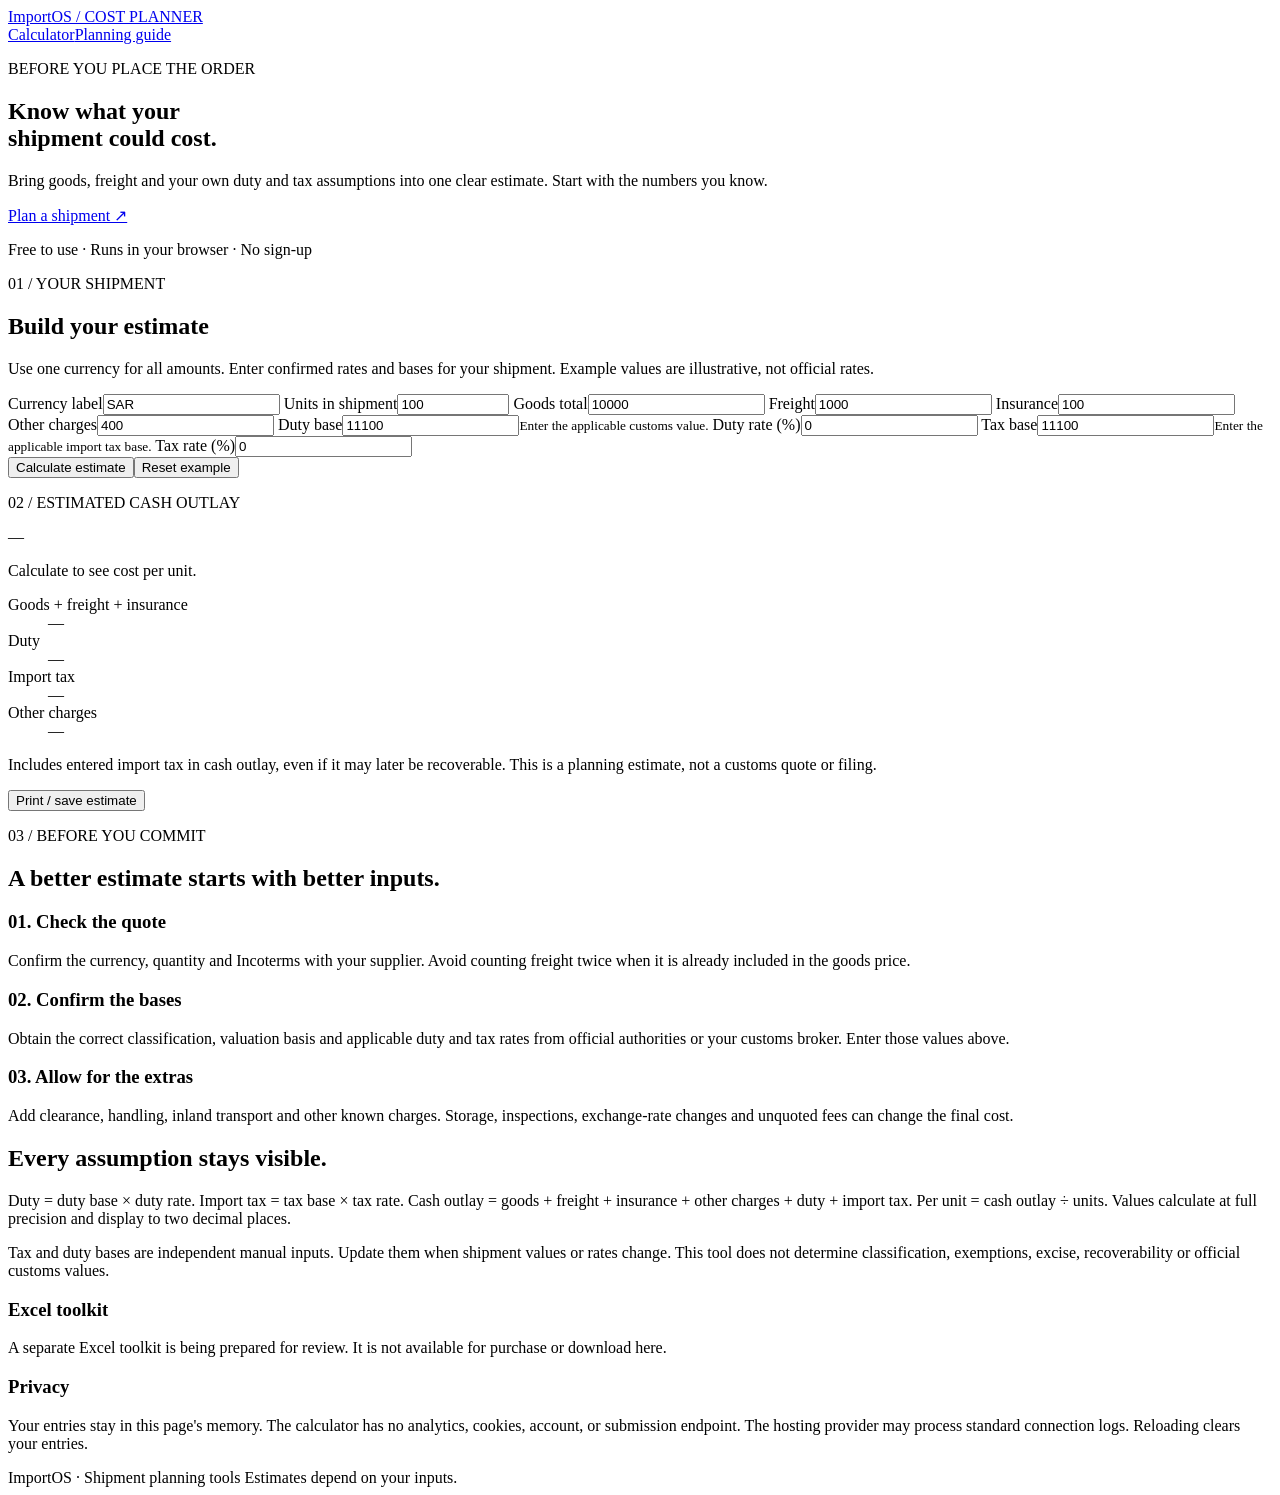
==== public/index.html @ 5758981c "Add reviewed public calculator assets" ====
<!doctype html>
<html lang="en"><head><meta charset="utf-8"><meta name="viewport" content="width=device-width,initial-scale=1"><meta name="description" content="Plan shipment costs with a free browser-based import cost calculator. Make your assumptions visible before placing an order."><title>ImportOS — Shipment cost planner</title><link rel="stylesheet" href="style.css"><script src="calculator.js" defer></script></head><body>
<header><a class="brand" href="#">ImportOS<span> / COST PLANNER</span></a><nav><a href="#calculator">Calculator</a><a href="#guide">Planning guide</a></nav></header>
<main><section class="hero"><p class="eyebrow">BEFORE YOU PLACE THE ORDER</p><h1>Know what your<br>shipment could cost.</h1><p class="intro">Bring goods, freight and your own duty and tax assumptions into one clear estimate. Start with the numbers you know.</p><a class="button" href="#calculator">Plan a shipment ↗</a><p class="small">Free to use · Runs in your browser · No sign-up</p></section>
<section id="calculator" class="planner"><div><p class="eyebrow">01 / YOUR SHIPMENT</p><h2>Build your estimate</h2><p>Use one currency for all amounts. Enter confirmed rates and bases for your shipment. Example values are illustrative, not official rates.</p><form id="cost-form"><div class="fields">
<label>Currency label<input id="currency" maxlength="8" value="SAR" required></label>
<label>Units in shipment<input id="units" type="number" min="1" max="1000000000" step="1" value="100" required></label>
<label>Goods total<input id="goods" type="number" min="0" max="1000000000000" step="any" value="10000" required></label>
<label>Freight<input id="freight" type="number" min="0" max="1000000000000" step="any" value="1000" required></label>
<label>Insurance<input id="insurance" type="number" min="0" max="1000000000000" step="any" value="100" required></label>
<label>Other charges<input id="other" type="number" min="0" max="1000000000000" step="any" value="400" required></label>
<label>Duty base<input id="dutyBase" type="number" min="0" max="1000000000000" step="any" value="11100" required><small>Enter the applicable customs value.</small></label>
<label>Duty rate (%)<input id="dutyRate" type="number" min="0" max="100" step="any" value="0" required></label>
<label>Tax base<input id="taxBase" type="number" min="0" max="1000000000000" step="any" value="11100" required><small>Enter the applicable import tax base.</small></label>
<label>Tax rate (%)<input id="taxRate" type="number" min="0" max="100" step="any" value="0" required></label>
</div><button type="submit">Calculate estimate</button><button type="reset" class="secondary">Reset example</button><p id="error" role="alert"></p></form></div>
<aside aria-live="polite"><p class="eyebrow">02 / ESTIMATED CASH OUTLAY</p><p id="total" class="total">—</p><p id="perUnit">Calculate to see cost per unit.</p><dl><div><dt>Goods + freight + insurance</dt><dd id="base">—</dd></div><div><dt>Duty</dt><dd id="duty">—</dd></div><div><dt>Import tax</dt><dd id="tax">—</dd></div><div><dt>Other charges</dt><dd id="otherResult">—</dd></div></dl><p class="note">Includes entered import tax in cash outlay, even if it may later be recoverable. This is a planning estimate, not a customs quote or filing.</p><button id="print" class="secondary">Print / save estimate</button></aside></section>
<section id="guide"><p class="eyebrow">03 / BEFORE YOU COMMIT</p><h2>A better estimate starts with better inputs.</h2><div class="cards"><article><h3>01. Check the quote</h3><p>Confirm the currency, quantity and Incoterms with your supplier. Avoid counting freight twice when it is already included in the goods price.</p></article><article><h3>02. Confirm the bases</h3><p>Obtain the correct classification, valuation basis and applicable duty and tax rates from official authorities or your customs broker. Enter those values above.</p></article><article><h3>03. Allow for the extras</h3><p>Add clearance, handling, inland transport and other known charges. Storage, inspections, exchange-rate changes and unquoted fees can change the final cost.</p></article></div></section>
<section class="method"><h2>Every assumption stays visible.</h2><p>Duty = duty base × duty rate. Import tax = tax base × tax rate. Cash outlay = goods + freight + insurance + other charges + duty + import tax. Per unit = cash outlay ÷ units. Values calculate at full precision and display to two decimal places.</p><p>Tax and duty bases are independent manual inputs. Update them when shipment values or rates change. This tool does not determine classification, exemptions, excise, recoverability or official customs values.</p><h3>Excel toolkit</h3><p>A separate Excel toolkit is being prepared for review. It is not available for purchase or download here.</p><h3>Privacy</h3><p>Your entries stay in this page's memory. The calculator has no analytics, cookies, account, or submission endpoint. The hosting provider may process standard connection logs. Reloading clears your entries.</p></section>
</main><footer>ImportOS · Shipment planning tools <span>Estimates depend on your inputs.</span></footer></body></html>
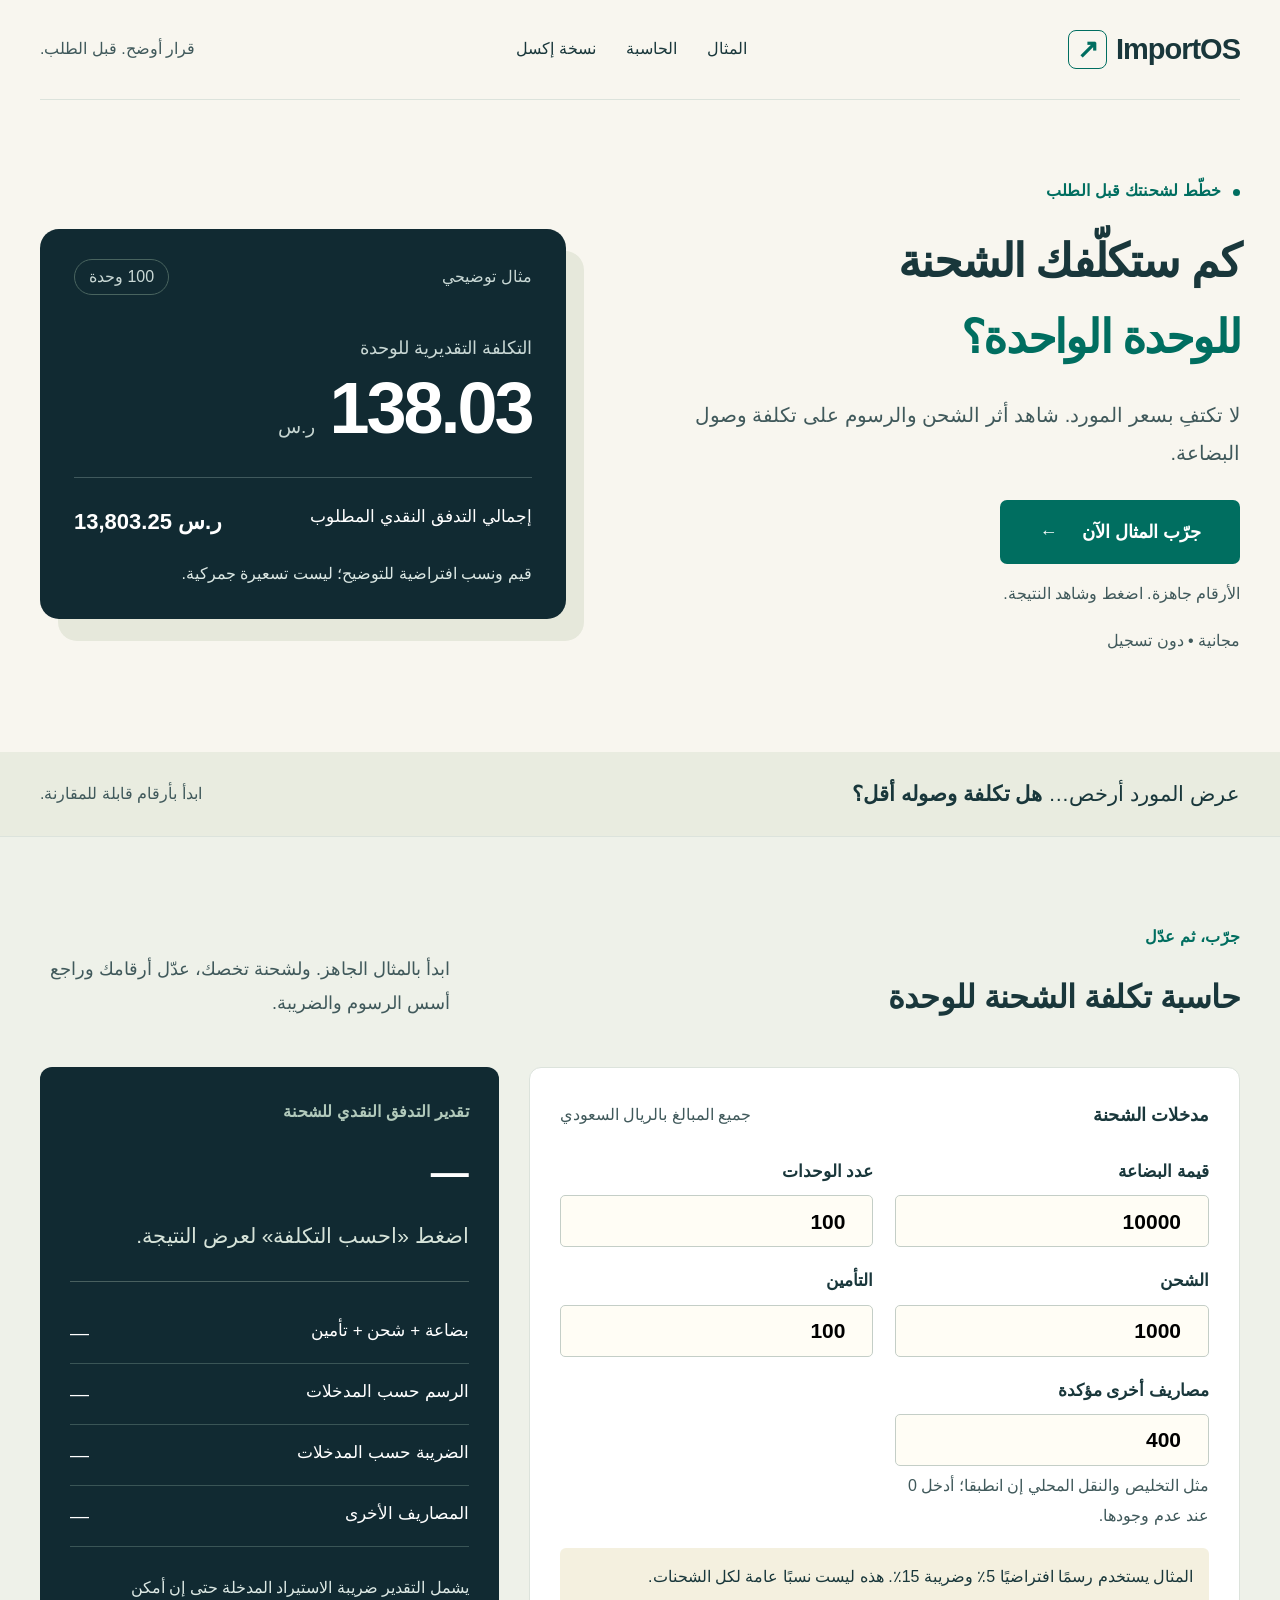
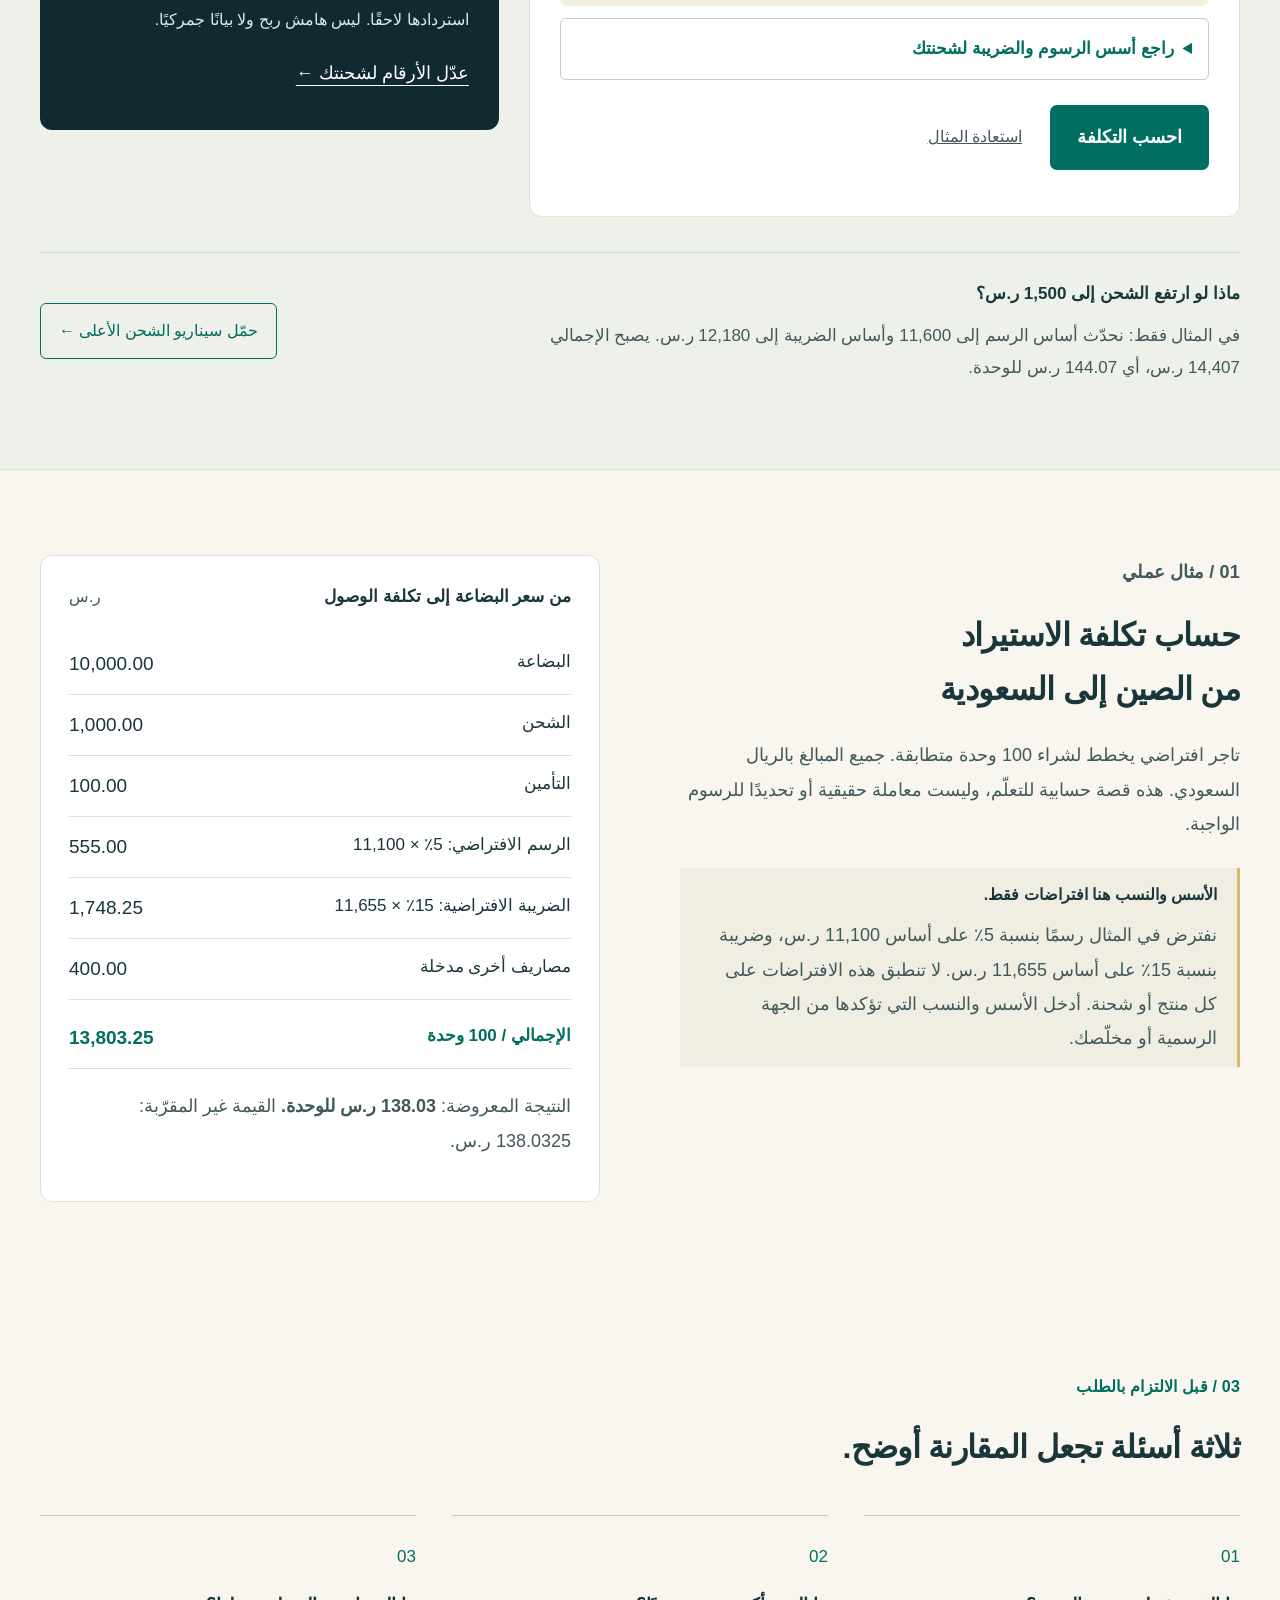
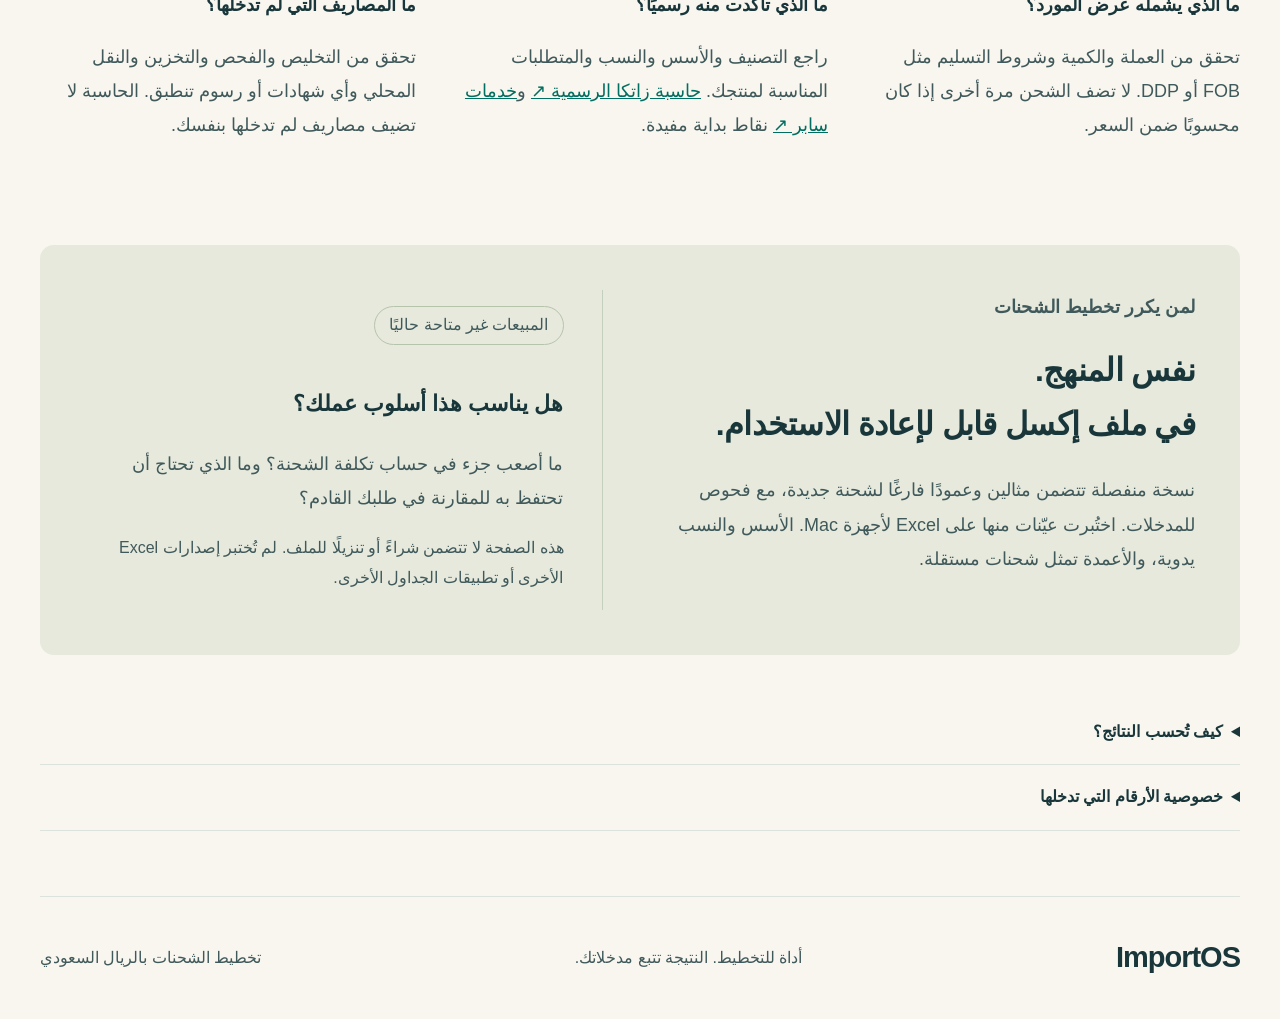
==== commit 2f96c1aa: "Publish approved Arabic SAR calculator with readable text and Western numerals" ====
--- a/public/index.html
+++ b/public/index.html
@@ -1,20 +1,39 @@
 <!doctype html>
-<html lang="en"><head><meta charset="utf-8"><meta name="viewport" content="width=device-width,initial-scale=1"><meta name="description" content="Plan shipment costs with a free browser-based import cost calculator. Make your assumptions visible before placing an order."><title>ImportOS — Shipment cost planner</title><link rel="stylesheet" href="style.css"><script src="calculator.js" defer></script></head><body>
-<header><a class="brand" href="#">ImportOS<span> / COST PLANNER</span></a><nav><a href="#calculator">Calculator</a><a href="#guide">Planning guide</a></nav></header>
-<main><section class="hero"><p class="eyebrow">BEFORE YOU PLACE THE ORDER</p><h1>Know what your<br>shipment could cost.</h1><p class="intro">Bring goods, freight and your own duty and tax assumptions into one clear estimate. Start with the numbers you know.</p><a class="button" href="#calculator">Plan a shipment ↗</a><p class="small">Free to use · Runs in your browser · No sign-up</p></section>
-<section id="calculator" class="planner"><div><p class="eyebrow">01 / YOUR SHIPMENT</p><h2>Build your estimate</h2><p>Use one currency for all amounts. Enter confirmed rates and bases for your shipment. Example values are illustrative, not official rates.</p><form id="cost-form"><div class="fields">
-<label>Currency label<input id="currency" maxlength="8" value="SAR" required></label>
-<label>Units in shipment<input id="units" type="number" min="1" max="1000000000" step="1" value="100" required></label>
-<label>Goods total<input id="goods" type="number" min="0" max="1000000000000" step="any" value="10000" required></label>
-<label>Freight<input id="freight" type="number" min="0" max="1000000000000" step="any" value="1000" required></label>
-<label>Insurance<input id="insurance" type="number" min="0" max="1000000000000" step="any" value="100" required></label>
-<label>Other charges<input id="other" type="number" min="0" max="1000000000000" step="any" value="400" required></label>
-<label>Duty base<input id="dutyBase" type="number" min="0" max="1000000000000" step="any" value="11100" required><small>Enter the applicable customs value.</small></label>
-<label>Duty rate (%)<input id="dutyRate" type="number" min="0" max="100" step="any" value="0" required></label>
-<label>Tax base<input id="taxBase" type="number" min="0" max="1000000000000" step="any" value="11100" required><small>Enter the applicable import tax base.</small></label>
-<label>Tax rate (%)<input id="taxRate" type="number" min="0" max="100" step="any" value="0" required></label>
-</div><button type="submit">Calculate estimate</button><button type="reset" class="secondary">Reset example</button><p id="error" role="alert"></p></form></div>
-<aside aria-live="polite"><p class="eyebrow">02 / ESTIMATED CASH OUTLAY</p><p id="total" class="total">—</p><p id="perUnit">Calculate to see cost per unit.</p><dl><div><dt>Goods + freight + insurance</dt><dd id="base">—</dd></div><div><dt>Duty</dt><dd id="duty">—</dd></div><div><dt>Import tax</dt><dd id="tax">—</dd></div><div><dt>Other charges</dt><dd id="otherResult">—</dd></div></dl><p class="note">Includes entered import tax in cash outlay, even if it may later be recoverable. This is a planning estimate, not a customs quote or filing.</p><button id="print" class="secondary">Print / save estimate</button></aside></section>
-<section id="guide"><p class="eyebrow">03 / BEFORE YOU COMMIT</p><h2>A better estimate starts with better inputs.</h2><div class="cards"><article><h3>01. Check the quote</h3><p>Confirm the currency, quantity and Incoterms with your supplier. Avoid counting freight twice when it is already included in the goods price.</p></article><article><h3>02. Confirm the bases</h3><p>Obtain the correct classification, valuation basis and applicable duty and tax rates from official authorities or your customs broker. Enter those values above.</p></article><article><h3>03. Allow for the extras</h3><p>Add clearance, handling, inland transport and other known charges. Storage, inspections, exchange-rate changes and unquoted fees can change the final cost.</p></article></div></section>
-<section class="method"><h2>Every assumption stays visible.</h2><p>Duty = duty base × duty rate. Import tax = tax base × tax rate. Cash outlay = goods + freight + insurance + other charges + duty + import tax. Per unit = cash outlay ÷ units. Values calculate at full precision and display to two decimal places.</p><p>Tax and duty bases are independent manual inputs. Update them when shipment values or rates change. This tool does not determine classification, exemptions, excise, recoverability or official customs values.</p><h3>Excel toolkit</h3><p>A separate Excel toolkit is being prepared for review. It is not available for purchase or download here.</p><h3>Privacy</h3><p>Your entries stay in this page's memory. The calculator has no analytics, cookies, account, or submission endpoint. The hosting provider may process standard connection logs. Reloading clears your entries.</p></section>
-</main><footer>ImportOS · Shipment planning tools <span>Estimates depend on your inputs.</span></footer></body></html>
+<html lang="ar" dir="rtl">
+<head>
+<meta charset="utf-8"><meta name="viewport" content="width=device-width,initial-scale=1">
+
+<meta name="description" content="حساب تكلفة الاستيراد من الصين إلى السعودية: مثال بالريال السعودي وحاسبة لتقدير تكلفة الشحنة للوحدة باستخدام الرسوم والأسس التي تؤكدها بنفسك.">
+<title>ImportOS — احسب تكلفة الاستيراد قبل طلب الشحنة</title>
+<link rel="stylesheet" href="style.css"><script src="calculator.js" defer></script>
+</head>
+<body>
+<header class="wrap"><a class="brand" href="#" aria-label="ImportOS الرئيسية" dir="ltr"><span class="brand-icon">↗</span> ImportOS</a><nav aria-label="التنقل"><a href="#example">المثال</a><a href="#calculator">الحاسبة</a><a href="#excel">نسخة إكسل</a></nav><span class="header-note">قرار أوضح. قبل الطلب.</span></header>
+<main>
+<section class="hero wrap">
+ <div class="hero-copy"><p class="eyebrow"><span></span> خطّط لشحنتك قبل الطلب</p><h1>كم ستكلّفك الشحنة<br><em>للوحدة الواحدة؟</em></h1><p class="intro">لا تكتفِ بسعر المورد. شاهد أثر الشحن والرسوم على تكلفة وصول البضاعة.</p><a id="try-example" class="button" href="#estimate">جرّب المثال الآن <span aria-hidden="true">←</span></a><p class="micro">الأرقام جاهزة. اضغط وشاهد النتيجة.</p><p class="micro">مجانية • دون تسجيل</p></div>
+ <div class="hero-visual"><div class="sample-top"><span>مثال توضيحي</span><span class="pill">100 وحدة</span></div><p class="sample-label">التكلفة التقديرية للوحدة</p><div class="hero-number"><b dir="ltr">138.03</b><span>ر.س</span></div><div class="cost-bar" aria-label="توزيع تكلفة المثال: بضاعة وشحن وتأمين، رسوم وضريبة، مصاريف أخرى"><span></span><span></span><span></span></div><div class="legend"><span><i></i> بضاعة + شحن + تأمين</span><span><i></i> رسوم + ضريبة</span><span><i></i> مصاريف أخرى</span></div><div class="sample-total"><span>إجمالي التدفق النقدي المطلوب</span><strong dir="ltr">13,803.25 ر.س</strong></div><p class="sample-foot">قيم ونسب افتراضية للتوضيح؛ ليست تسعيرة جمركية.</p></div>
+</section>
+<section class="question-strip"><div class="wrap"><p>عرض المورد أرخص… <strong>هل تكلفة وصوله أقل؟</strong></p><span>ابدأ بأرقام قابلة للمقارنة.</span></div></section>
+<section id="calculator" class="calculator-section"><div class="wrap section"><div class="section-heading"><div><p class="eyebrow">جرّب، ثم عدّل</p><h2>حاسبة تكلفة الشحنة للوحدة</h2></div><p>ابدأ بالمثال الجاهز. ولشحنة تخصك، عدّل أرقامك وراجع أسس الرسوم والضريبة.</p></div>
+<div class="planner"><form id="shipment-form"><div class="form-top"><h3>مدخلات الشحنة</h3><span>جميع المبالغ بالريال السعودي</span></div><div class="fields">
+<label for="goods">قيمة البضاعة<input id="goods" type="number" min="0" step="any" value="10000" required></label>
+<label for="units">عدد الوحدات<input id="units" type="number" min="1" max="1000000000" step="1" value="100" required></label>
+<label for="freight">الشحن<input id="freight" type="number" min="0" step="any" value="1000" required></label>
+<label for="insurance">التأمين<input id="insurance" type="number" min="0" step="any" value="100" required></label>
+<label for="other">مصاريف أخرى مؤكدة<input id="other" type="number" min="0" step="any" value="400" required><small>مثل التخليص والنقل المحلي إن انطبقا؛ أدخل 0 عند عدم وجودها.</small></label>
+</div><p class="assumption-note">المثال يستخدم رسمًا افتراضيًا 5٪ وضريبة 15٪. هذه ليست نسبًا عامة لكل الشحنات.</p><details class="assumptions"><summary>راجع أسس الرسوم والضريبة لشحنتك</summary><p>هذه القيم يدوية. أكّدها من الجهة الرسمية أو المخلّص، وحدّثها عند تغيّر أرقام الشحنة.</p><div class="fields"><label for="dutyBase">أساس الرسم الجمركي<input id="dutyBase" type="number" min="0" step="any" value="11100" required><small>قيمة مستقلة تُدخلها وتحدّثها بنفسك.</small></label>
+<label for="dutyRate">نسبة الرسم الجمركي ٪<input id="dutyRate" type="number" min="0" max="100" step="any" value="5" required></label>
+<label for="taxBase">أساس ضريبة الاستيراد<input id="taxBase" type="number" min="0" step="any" value="11655" required><small>ليست محسوبة تلقائيًا من قيمة البضاعة.</small></label>
+<label for="taxRate">نسبة ضريبة الاستيراد ٪<input id="taxRate" type="number" min="0" max="100" step="any" value="15" required></label>
+</div></details><div class="form-actions"><button class="button" type="submit">احسب التكلفة</button><button class="text-button" type="button" id="baseline">استعادة المثال</button></div><p id="error" role="alert"></p></form>
+<aside id="estimate" class="results" aria-live="polite" aria-atomic="true"><p class="eyebrow">تقدير التدفق النقدي للشحنة</p><p id="total" class="result-total" dir="ltr">—</p><p id="perUnit" class="unit-result">اضغط «احسب التكلفة» لعرض النتيجة.</p><dl><div><dt>بضاعة + شحن + تأمين</dt><dd id="subtotal">—</dd></div><div><dt>الرسم حسب المدخلات</dt><dd id="duty">—</dd></div><div><dt>الضريبة حسب المدخلات</dt><dd id="tax">—</dd></div><div><dt>المصاريف الأخرى</dt><dd id="extras">—</dd></div></dl><p class="result-note">يشمل التقدير ضريبة الاستيراد المدخلة حتى إن أمكن استردادها لاحقًا. ليس هامش ربح ولا بيانًا جمركيًا.</p><a class="result-edit" href="#calculator">عدّل الأرقام لشحنتك ←</a><noscript>تحتاج الحاسبة إلى JavaScript. يمكنك قراءة المثال المحسوب أعلاه دون تشغيله.</noscript></aside></div>
+<div class="scenario"><div><h3>ماذا لو ارتفع الشحن إلى 1,500 ر.س؟</h3><p>في المثال فقط: نحدّث أساس الرسم إلى 11,600 وأساس الضريبة إلى 12,180 ر.س. يصبح الإجمالي 14,407 ر.س، أي 144.07 ر.س للوحدة.</p></div><button id="higher-freight" class="outline-button" type="button">حمّل سيناريو الشحن الأعلى ←</button></div>
+</div></section>
+<section id="example" class="wrap section example"><div><p class="eyebrow">01 / مثال عملي</p><h2>حساب تكلفة الاستيراد<br>من الصين إلى السعودية</h2><p>تاجر افتراضي يخطط لشراء 100 وحدة متطابقة. جميع المبالغ بالريال السعودي. هذه قصة حسابية للتعلّم، وليست معاملة حقيقية أو تحديدًا للرسوم الواجبة.</p><div class="notice"><strong>الأسس والنسب هنا افتراضات فقط.</strong><p>نفترض في المثال رسمًا بنسبة 5٪ على أساس 11,100 ر.س، وضريبة بنسبة 15٪ على أساس 11,655 ر.س. لا تنطبق هذه الافتراضات على كل منتج أو شحنة. أدخل الأسس والنسب التي تؤكدها من الجهة الرسمية أو مخلّصك.</p></div></div>
+<div class="example-ledger"><div class="ledger-heading"><h3>من سعر البضاعة إلى تكلفة الوصول</h3><span>ر.س</span></div><dl><div><dt>البضاعة</dt><dd>10,000.00</dd></div><div><dt>الشحن</dt><dd>1,000.00</dd></div><div><dt>التأمين</dt><dd>100.00</dd></div><div><dt>الرسم الافتراضي: 5٪ × 11,100</dt><dd>555.00</dd></div><div><dt>الضريبة الافتراضية: 15٪ × 11,655</dt><dd>1,748.25</dd></div><div><dt>مصاريف أخرى مدخلة</dt><dd>400.00</dd></div><div class="ledger-final"><dt>الإجمالي / 100 وحدة</dt><dd>13,803.25</dd></div></dl><p>النتيجة المعروضة: <strong>138.03 ر.س للوحدة.</strong> القيمة غير المقرّبة: <span dir="ltr">138.0325</span> ر.س.</p></div></section>
+<section class="wrap section"><p class="eyebrow">03 / قبل الالتزام بالطلب</p><h2>ثلاثة أسئلة تجعل المقارنة أوضح.</h2><div class="guide-grid"><article><span>01</span><h3>ما الذي يشمله عرض المورد؟</h3><p>تحقق من العملة والكمية وشروط التسليم مثل FOB أو DDP. لا تضف الشحن مرة أخرى إذا كان محسوبًا ضمن السعر.</p></article><article><span>02</span><h3>ما الذي تأكدت منه رسميًا؟</h3><p>راجع التصنيف والأسس والنسب والمتطلبات المناسبة لمنتجك. <a href="https://zatca.gov.sa/ar/eServices/Pages/CustomsDutyandTaxCalculator.aspx" target="_blank" rel="noopener noreferrer">حاسبة زاتكا الرسمية ↗</a> و<a href="https://saber.sa/home/services" target="_blank" rel="noopener noreferrer">خدمات سابر ↗</a> نقاط بداية مفيدة.</p></article><article><span>03</span><h3>ما المصاريف التي لم تدخلها؟</h3><p>تحقق من التخليص والفحص والتخزين والنقل المحلي وأي شهادات أو رسوم تنطبق. الحاسبة لا تضيف مصاريف لم تدخلها بنفسك.</p></article></div></section>
+<section id="excel" class="wrap excel-section"><div><p class="eyebrow">لمن يكرر تخطيط الشحنات</p><h2>نفس المنهج.<br>في ملف إكسل قابل لإعادة الاستخدام.</h2><p>نسخة منفصلة تتضمن مثالين وعمودًا فارغًا لشحنة جديدة، مع فحوص للمدخلات. اختُبرت عيّنات منها على Excel لأجهزة Mac. الأسس والنسب يدوية، والأعمدة تمثل شحنات مستقلة.</p></div><div class="excel-detail"><p class="availability">المبيعات غير متاحة حاليًا</p><h3>هل يناسب هذا أسلوب عملك؟</h3><p>ما أصعب جزء في حساب تكلفة الشحنة؟ وما الذي تحتاج أن تحتفظ به للمقارنة في طلبك القادم؟</p><p class="small">هذه الصفحة لا تتضمن شراءً أو تنزيلًا للملف. لم تُختبر إصدارات Excel الأخرى أو تطبيقات الجداول الأخرى.</p></div></section>
+<section class="wrap method"><details><summary>كيف تُحسب النتائج؟</summary><p>الرسم = الأساس المدخل × النسبة ÷ 100. الضريبة = أساسها المدخل × نسبتها ÷ 100. الإجمالي = البضاعة + الشحن + التأمين + الرسم + الضريبة + المصاريف الأخرى. تكلفة الوحدة = الإجمالي ÷ عدد الوحدات. تُجرى العمليات دون تقريب، وتُعرض النتائج بمنزلتين عشريتين.</p><p>لا تحدد الأداة التصنيف أو الإعفاءات أو الضريبة الانتقائية أو الرسوم الرسمية، ولا توزّع تكاليف شحنة مختلطة على منتجات مختلفة.</p></details><details><summary>خصوصية الأرقام التي تدخلها</summary><p>تُستخدم المدخلات في ذاكرة هذه الصفحة فقط. لا توجد تحليلات أو نماذج إرسال أو حسابات أو ملفات تعريف ارتباط أو تخزين محلي. إعادة تحميل الصفحة تعيد المثال الافتراضي. قد يعالج مزود الاستضافة سجلات اتصال قياسية. الروابط الرسمية الخارجية لا تُفتح إلا عند اختيارك لها.</p></details></section>
+</main><footer class="wrap"><a class="brand" dir="ltr" href="#">ImportOS</a><p>أداة للتخطيط. النتيجة تتبع مدخلاتك.</p><span>تخطيط الشحنات بالريال السعودي</span></footer>
+</body></html>
--- a/public/style.css
+++ b/public/style.css
@@ -0,0 +1,7 @@
+:root{--navy:#112a32;--teal:#006e60;--cream:#f8f6ef;--ink:#19373b;--muted:#54696a;--line:#dce3dc;--gold:#d9ba6d}*{box-sizing:border-box}html{scroll-behavior:smooth;scroll-padding-top:24px}body{margin:0;background:var(--cream);color:var(--ink);font-family:Tahoma,Arial,sans-serif;line-height:1.9}a{color:inherit}button,input{font:inherit}.wrap{max-width:1200px;width:calc(100% - 72px);margin:auto}.review-banner{text-align:center;background:#e8eddf;color:#425945;font-size:16px;padding:6px 12px}.review-banner span{padding:0 10px}header{display:flex;align-items:center;justify-content:space-between;gap:24px;min-height:100px;border-bottom:1px solid var(--line)}.brand{text-decoration:none;font:700 29px Arial,sans-serif;letter-spacing:-1px;display:flex;align-items:center;gap:9px}.brand-icon{border:1px solid var(--teal);border-radius:8px;color:var(--teal);padding:3px 8px;font-size:26px}nav{display:flex;gap:30px;font-size:16px}nav a{text-decoration:none}.header-note{font-size:16px;color:var(--muted)}.hero{display:grid;grid-template-columns:1.15fr 1fr;gap:70px;align-items:center;padding-block:76px 80px}.eyebrow{font-size:16px;color:var(--teal);font-weight:bold;letter-spacing:.2px;margin:0 0 18px}.eyebrow span{display:inline-block;background:var(--teal);width:7px;height:7px;border-radius:50%;margin-left:7px}h1{font-size:46px;line-height:1.65;letter-spacing:-1.8px;margin:0 0 18px}h1 em{font-style:normal;color:var(--teal)}.intro{font-size:18px;max-width:580px;color:var(--muted);margin-bottom:28px}.button{border:0;background:var(--teal);color:#fff;border-radius:7px;text-decoration:none;display:inline-flex;gap:24px;align-items:center;justify-content:center;font-size:16px;font-weight:bold;padding:14px 23px;cursor:pointer}.button:hover{background:#00584d}.micro{font-size:16px;color:var(--muted);margin-top:15px}.hero-visual{border-radius:19px;background:var(--navy);color:#fff;padding:30px 34px;box-shadow:18px 22px 0 #e6e8db;position:relative}.sample-top{display:flex;justify-content:space-between;font-size:16px;color:#c9d8d5;align-items:center}.pill{border:1px solid #49645f;padding:2px 14px;border-radius:20px}.sample-label{font-size:16px;color:#c9d8d5;margin:36px 0 2px}.hero-number{display:flex;gap:14px;align-items:baseline}.hero-number b{font:600 72px Arial,sans-serif;letter-spacing:-3px}.hero-number span{font-size:19px;color:#c7d6d2}.cost-bar{height:12px;display:flex;gap:4px;margin:29px 0 15px;overflow:hidden;border-radius:5px}.cost-bar span:nth-child(1){width:80.4%;background:#8dbba7}.cost-bar span:nth-child(2){width:16.7%;background:var(--gold)}.cost-bar span:nth-child(3){width:2.9%;background:#dce6dd}.legend{font-size:16px;display:flex;gap:12px;flex-wrap:wrap;color:#d3dfda}.legend i{display:inline-block;width:6px;height:6px;background:#8dbba7;margin-left:2px}.legend span:nth-child(2) i{background:var(--gold)}.legend span:nth-child(3) i{background:#dce6dd}.sample-total{border-top:1px solid #40595d;margin-top:28px;padding-top:23px;display:flex;justify-content:space-between;gap:15px;font-size:16px}.sample-total strong{font-size:17px;white-space:nowrap}.sample-foot{font-size:16px;color:#bbceca;margin:16px 0 0}.question-strip{background:#e9ece0;padding:22px 0}.question-strip .wrap{display:flex;align-items:center;justify-content:space-between;gap:24px}.question-strip p{font-size:21px;margin:0}.question-strip span{font-size:16px;color:var(--muted)}.section{padding-block:85px}.section h2,.excel-section h2{font-size:32px;line-height:1.7;margin:0 0 22px;letter-spacing:-.7px}.example{display:grid;grid-template-columns:1fr 1fr;gap:80px;align-items:start}.example p{color:var(--muted);font-size:16px}.notice{border-right:3px solid var(--gold);padding:12px 20px;margin-top:27px;background:#f0eee3;font-size:16px}.notice p{font-size:16px;margin:8px 0 0}.example-ledger{background:#fff;border:1px solid var(--line);padding:25px 28px;border-radius:12px}.ledger-heading{display:flex;justify-content:space-between;align-items:center;gap:20px}.ledger-heading h3{font-size:17px;margin:0}.ledger-heading span{font-size:16px;color:var(--muted)}dl{margin:20px 0}dl>div{display:flex;justify-content:space-between;gap:18px;padding:12px 0;border-bottom:1px solid var(--line);font-size:16px}dd{margin:0;direction:ltr;white-space:nowrap;font-family:Arial,sans-serif;font-size:17px}dt{max-width:70%}.ledger-final{color:var(--teal);font-weight:bold;padding-top:20px}.example-ledger>p{font-size:16px}.calculator-section{background:#eef1e9;border-block:1px solid var(--line)}.section-heading{display:flex;gap:70px;align-items:start;justify-content:space-between}.section-heading>p{max-width:410px;font-size:16px;color:var(--muted);margin-top:30px}.planner{display:grid;grid-template-columns:1.55fr 1fr;gap:30px;margin-top:20px;align-items:start}form{background:#fff;padding:30px;border-radius:12px;border:1px solid var(--line)}.form-top{display:flex;justify-content:space-between;align-items:center;gap:15px;margin-bottom:24px}.form-top h3{margin:0;font-size:18px}.form-top span{font-size:16px;color:var(--muted)}.fields{display:grid;grid-template-columns:1fr 1fr;gap:18px 22px}label{font-size:16px;font-weight:bold}input{display:block;width:100%;direction:ltr;text-align:right;border:1px solid #c4cec7;border-radius:5px;background:#fffdf5;padding:9px 12px;font-family:Arial,sans-serif;font-size:18px;line-height:1.5;margin:7px 0 0}label small{display:block;font-size:16px;color:var(--muted);font-weight:normal;line-height:1.8;margin-top:5px}.form-actions{display:flex;align-items:center;gap:22px;margin-top:25px}.text-button{background:none;border:0;cursor:pointer;text-decoration:underline;color:var(--muted);font-size:16px}#error{font-size:16px;color:#9c3027;margin-bottom:0}.results{background:var(--navy);color:white;border-radius:12px;padding:30px;position:sticky;top:20px}.results .eyebrow{color:#b1c9bb}.result-total{font:600 38px Arial,sans-serif;margin:25px 0 13px;text-align:right}.unit-result{color:#d6e3d9;font-size:17px;border-bottom:1px solid #49605f;padding-bottom:25px}.results dl>div{border-color:#3a5556;font-size:16px}.results dd{font-size:16px}.result-note{font-size:16px;color:#c4d6d0;line-height:2;margin:25px 0 0}.scenario{display:flex;align-items:center;justify-content:space-between;gap:40px;border-top:1px solid #d0d9ce;margin-top:35px;padding-top:25px}.scenario h3{font-size:17px;margin:0 0 10px}.scenario p{font-size:16px;color:var(--muted);max-width:730px;margin:0}.outline-button{background:transparent;border:1px solid var(--teal);color:var(--teal);border-radius:6px;font-size:16px;padding:12px 18px;cursor:pointer;flex-shrink:0}.guide-grid{display:grid;grid-template-columns:repeat(3,1fr);gap:36px;margin-top:40px}.guide-grid article{border-top:1px solid #bdcbc0;padding-top:23px}.guide-grid article>span{font:17px Arial,sans-serif;color:var(--teal)}.guide-grid h3{font-size:18px;margin:15px 0}.guide-grid p{font-size:16px;color:var(--muted)}.guide-grid a{color:var(--teal)}.excel-section{display:grid;grid-template-columns:1fr 1fr;gap:75px;border-radius:14px;background:#e6e9dc;padding:45px}.excel-section p{font-size:16px;color:var(--muted)}.excel-detail{border-right:1px solid #c4cfbe;padding-right:38px;align-self:center}.availability{display:inline-block;border:1px solid #b7c4ac;border-radius:20px;padding:3px 14px;font-size:16px!important}.excel-detail h3{font-size:22px}.excel-detail .small{font-size:16px}.method{padding-block:45px 65px}details{border-bottom:1px solid var(--line);padding:17px 0;font-size:16px}summary{cursor:pointer;font-weight:bold}details p{font-size:16px;color:var(--muted);max-width:950px}footer{border-top:1px solid var(--line);padding-block:30px;display:flex;align-items:center;justify-content:space-between;gap:24px}footer p,footer span{font-size:16px;color:var(--muted)}:focus-visible{outline:3px solid #bc8c26;outline-offset:4px}section[id]{scroll-margin-top:30px}@media(max-width:1000px){.hero{gap:35px}.hero h1{font-size:37px}.hero-number b{font-size:60px}.example{gap:40px}.planner{grid-template-columns:1.3fr 1fr}.results{padding:24px}.result-total{font-size:30px}.header-note{display:none}}@media(max-width:760px){.wrap{width:calc(100% - 36px)}header{min-height:85px;gap:15px}.brand{font-size:24px}nav{gap:15px;font-size:16px}.hero,.example,.planner,.excel-section{grid-template-columns:1fr}.hero{padding-block:42px 60px;gap:30px}h1,.hero h1{font-size:35px;letter-spacing:-1px}.intro{font-size:16px}.hero-visual{padding:26px;box-shadow:8px 10px 0 #e6e8db}.hero-number b{font-size:65px}.question-strip .wrap{display:block}.question-strip p{font-size:18px}.question-strip span{display:block;margin-top:5px}.section{padding-block:50px}.section h2,.excel-section h2{font-size:27px}.example{gap:25px}.section-heading{display:block}.section-heading>p{margin:0}.fields{gap:15px}.planner{gap:18px}form{padding:22px 18px}.form-top{display:block}.results{position:static}.result-total{font-size:36px}.scenario{display:block}.outline-button{margin-top:18px}.guide-grid{grid-template-columns:1fr;gap:22px;margin-top:25px}.guide-grid article{padding-top:18px}.excel-section{padding:27px 23px;gap:15px}.excel-detail{padding:20px 0 0;border-right:0;border-top:1px solid #c4cfbe}.excel-section h2 br{display:none}.method{padding-block:30px}footer{flex-wrap:wrap;gap:12px}footer .brand{width:100%}footer p{margin:0}footer span{font-size:16px}.sample-total{font-size:16px}.sample-total strong{font-size:16px}}@media(prefers-reduced-motion:reduce){html{scroll-behavior:auto}}
+
+/* Readable type and one clear first action. */
+body{font-size:18px;--muted:#40595b}nav{font-size:16px}.intro{font-size:20px}.eyebrow,.micro,.review-banner{font-size:16px}.button{font-size:18px;min-height:56px;padding:15px 27px}.hero .button{min-width:240px}.legend,.cost-bar{display:none}.sample-label{font-size:18px}.sample-total{font-size:17px;flex-wrap:wrap}.sample-total strong{font-size:22px}.sample-foot{font-size:16px;color:#dce8e4}.example p,.guide-grid p,.excel-section p,.section-heading>p{font-size:18px}label{font-size:17px}label small{font-size:16px;line-height:1.9}input{font-size:21px;min-height:52px}.results dl>div,dl>div{font-size:17px}.results dd,dd{font-size:19px}.result-note{font-size:16px;color:#dce8e4}.text-button,.outline-button{min-height:48px;font-size:16px}.assumption-note{background:#f4f0df;padding:14px 16px;border-radius:6px;font-size:16px;margin-bottom:12px}.assumptions{border:1px solid #c4cec7;border-radius:6px;padding:14px 16px}.assumptions summary{font-size:17px;color:var(--teal)}.assumptions p{font-size:16px}.assumptions .fields{margin-top:15px}.form-actions{flex-wrap:wrap}.scenario p,details p{font-size:17px}.results{scroll-margin-top:20px}.unit-result{font-size:21px}footer p,footer span{font-size:16px}.header-note{font-size:16px}html{scroll-behavior:auto}
+@media(max-width:760px){.intro{font-size:19px}.hero{padding-top:30px}.hero h1{font-size:34px;line-height:1.65}.fields{grid-template-columns:1fr}.form-top span{font-size:16px}.hero .button{width:100%}.hero-number b{font-size:65px}nav{gap:14px;font-size:16px}.brand{font-size:23px}.sample-total{display:block}.sample-total strong{display:block;margin-top:10px}.form-actions .button{width:100%}.scenario p{font-size:17px}.excel-detail .small{font-size:16px}.results .result-total{font-size:34px}}
+
+.result-edit{display:inline-block;color:white;margin-top:20px;font-size:18px;text-underline-offset:6px;min-height:44px}
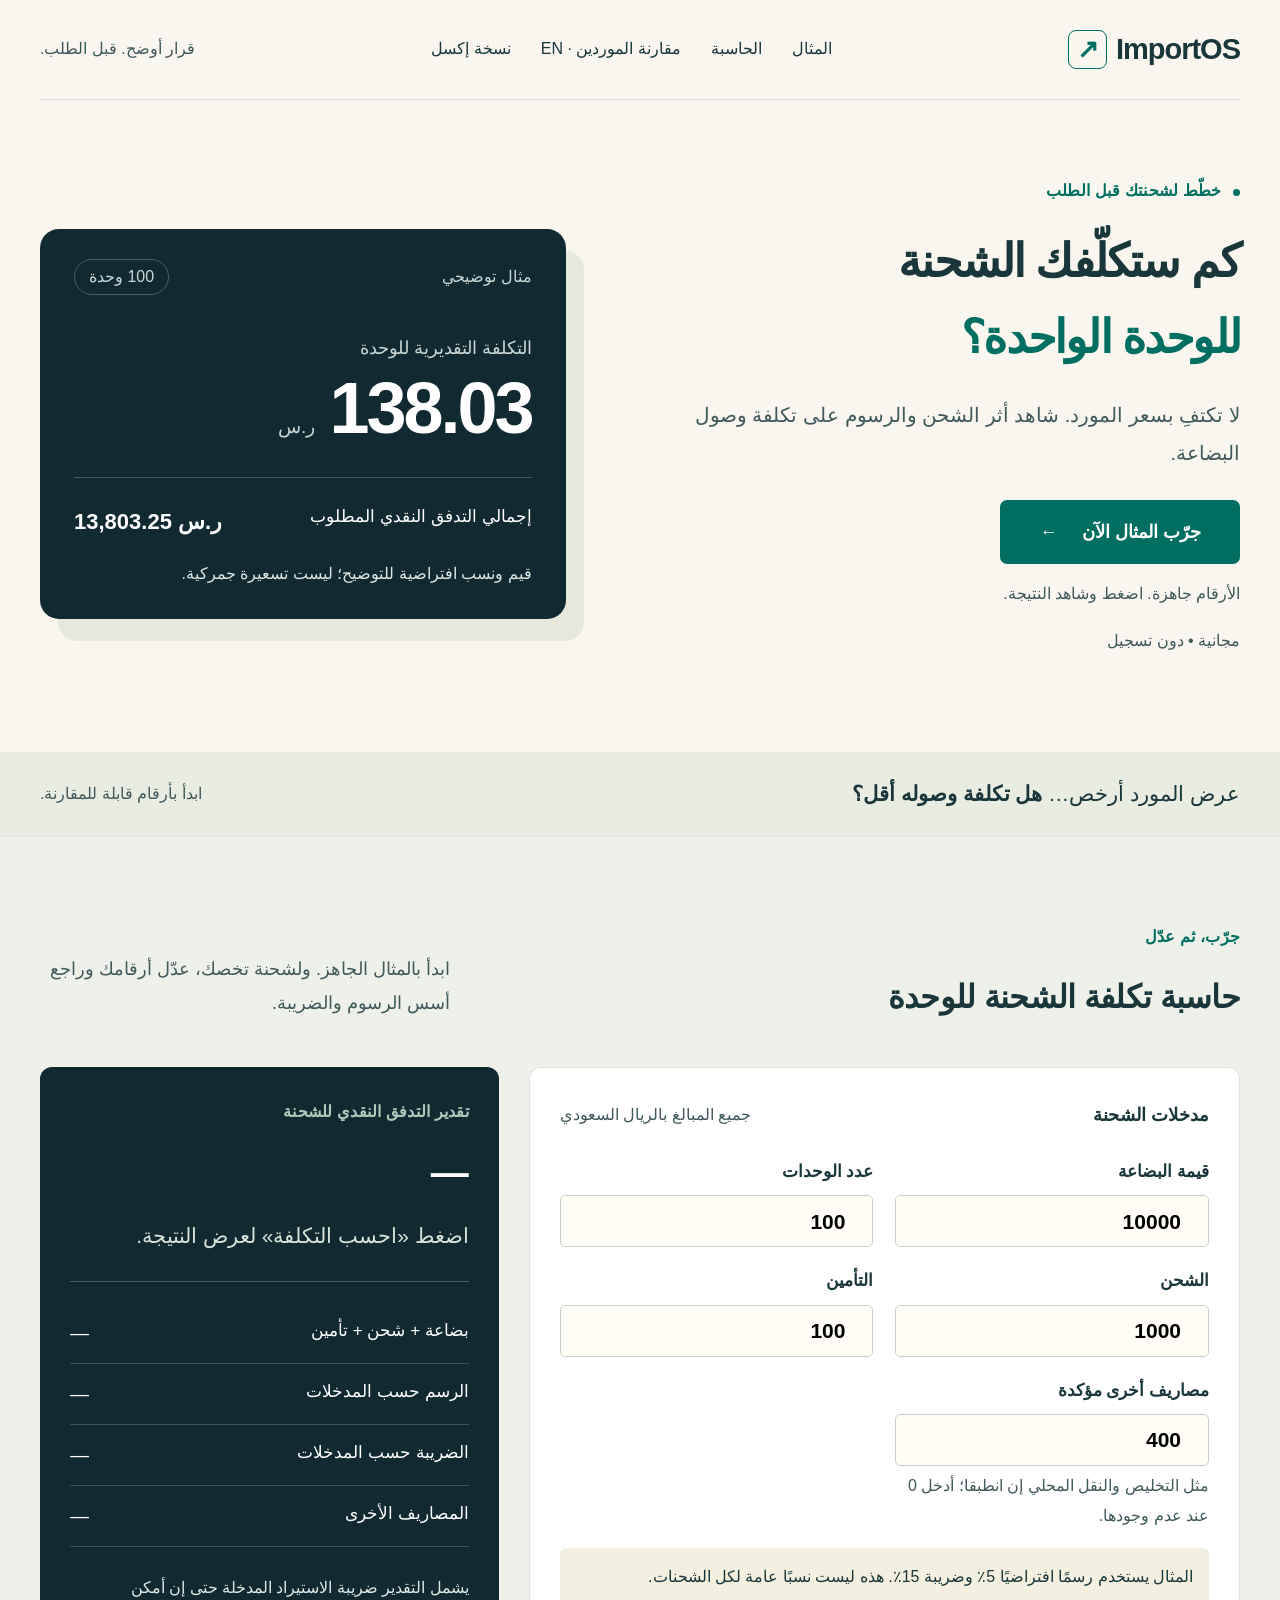
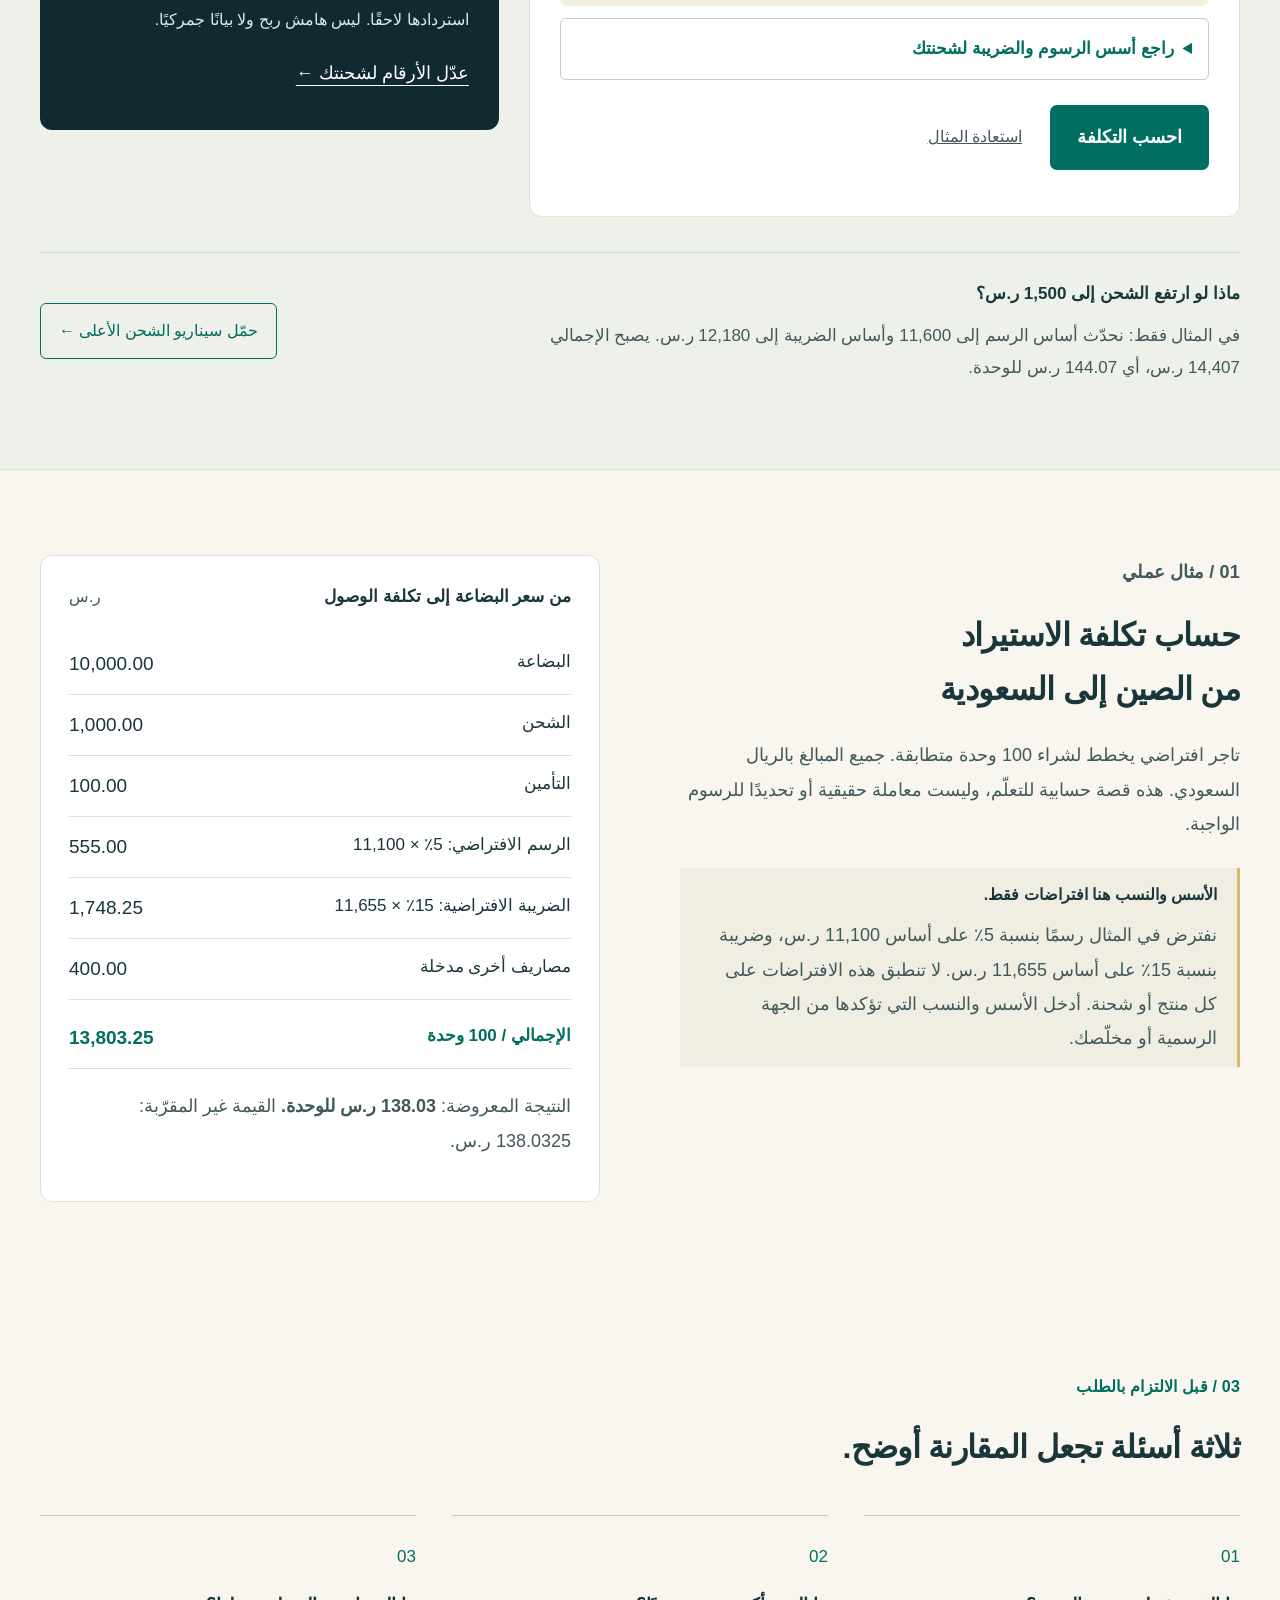
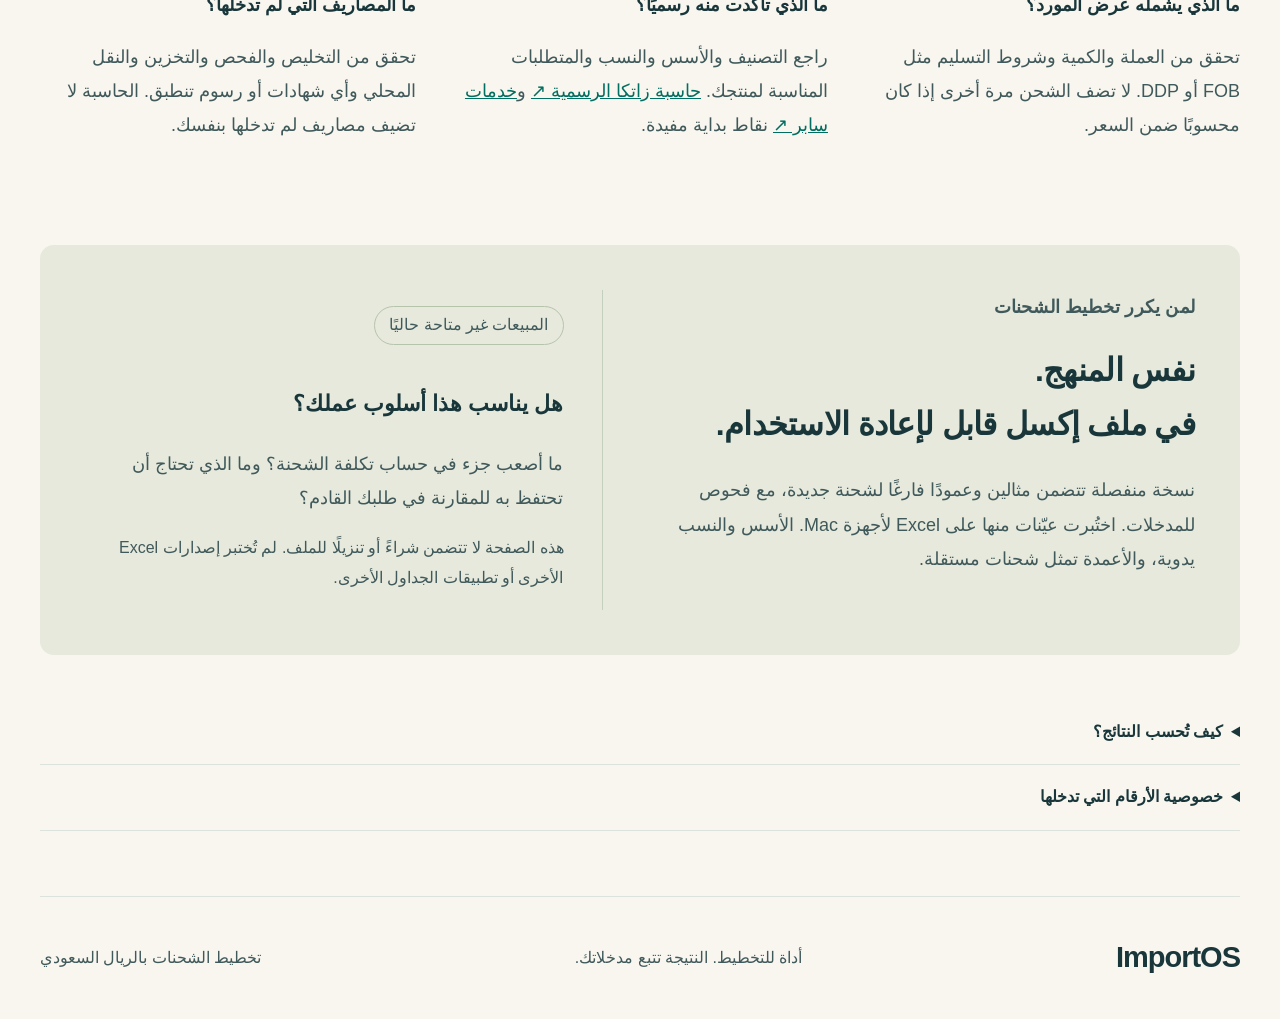
==== commit 218ceb49: "Link the public Arabic-English supplier comparison demo" ====
--- a/public/index.html
+++ b/public/index.html
@@ -8,7 +8,7 @@
 <link rel="stylesheet" href="style.css"><script src="calculator.js" defer></script>
 </head>
 <body>
-<header class="wrap"><a class="brand" href="#" aria-label="ImportOS الرئيسية" dir="ltr"><span class="brand-icon">↗</span> ImportOS</a><nav aria-label="التنقل"><a href="#example">المثال</a><a href="#calculator">الحاسبة</a><a href="#excel">نسخة إكسل</a></nav><span class="header-note">قرار أوضح. قبل الطلب.</span></header>
+<header class="wrap"><a class="brand" href="#" aria-label="ImportOS الرئيسية" dir="ltr"><span class="brand-icon">↗</span> ImportOS</a><nav aria-label="التنقل"><a href="#example">المثال</a><a href="#calculator">الحاسبة</a><a href="/compare.html">مقارنة الموردين · EN</a><a href="#excel">نسخة إكسل</a></nav><span class="header-note">قرار أوضح. قبل الطلب.</span></header>
 <main>
 <section class="hero wrap">
  <div class="hero-copy"><p class="eyebrow"><span></span> خطّط لشحنتك قبل الطلب</p><h1>كم ستكلّفك الشحنة<br><em>للوحدة الواحدة؟</em></h1><p class="intro">لا تكتفِ بسعر المورد. شاهد أثر الشحن والرسوم على تكلفة وصول البضاعة.</p><a id="try-example" class="button" href="#estimate">جرّب المثال الآن <span aria-hidden="true">←</span></a><p class="micro">الأرقام جاهزة. اضغط وشاهد النتيجة.</p><p class="micro">مجانية • دون تسجيل</p></div>
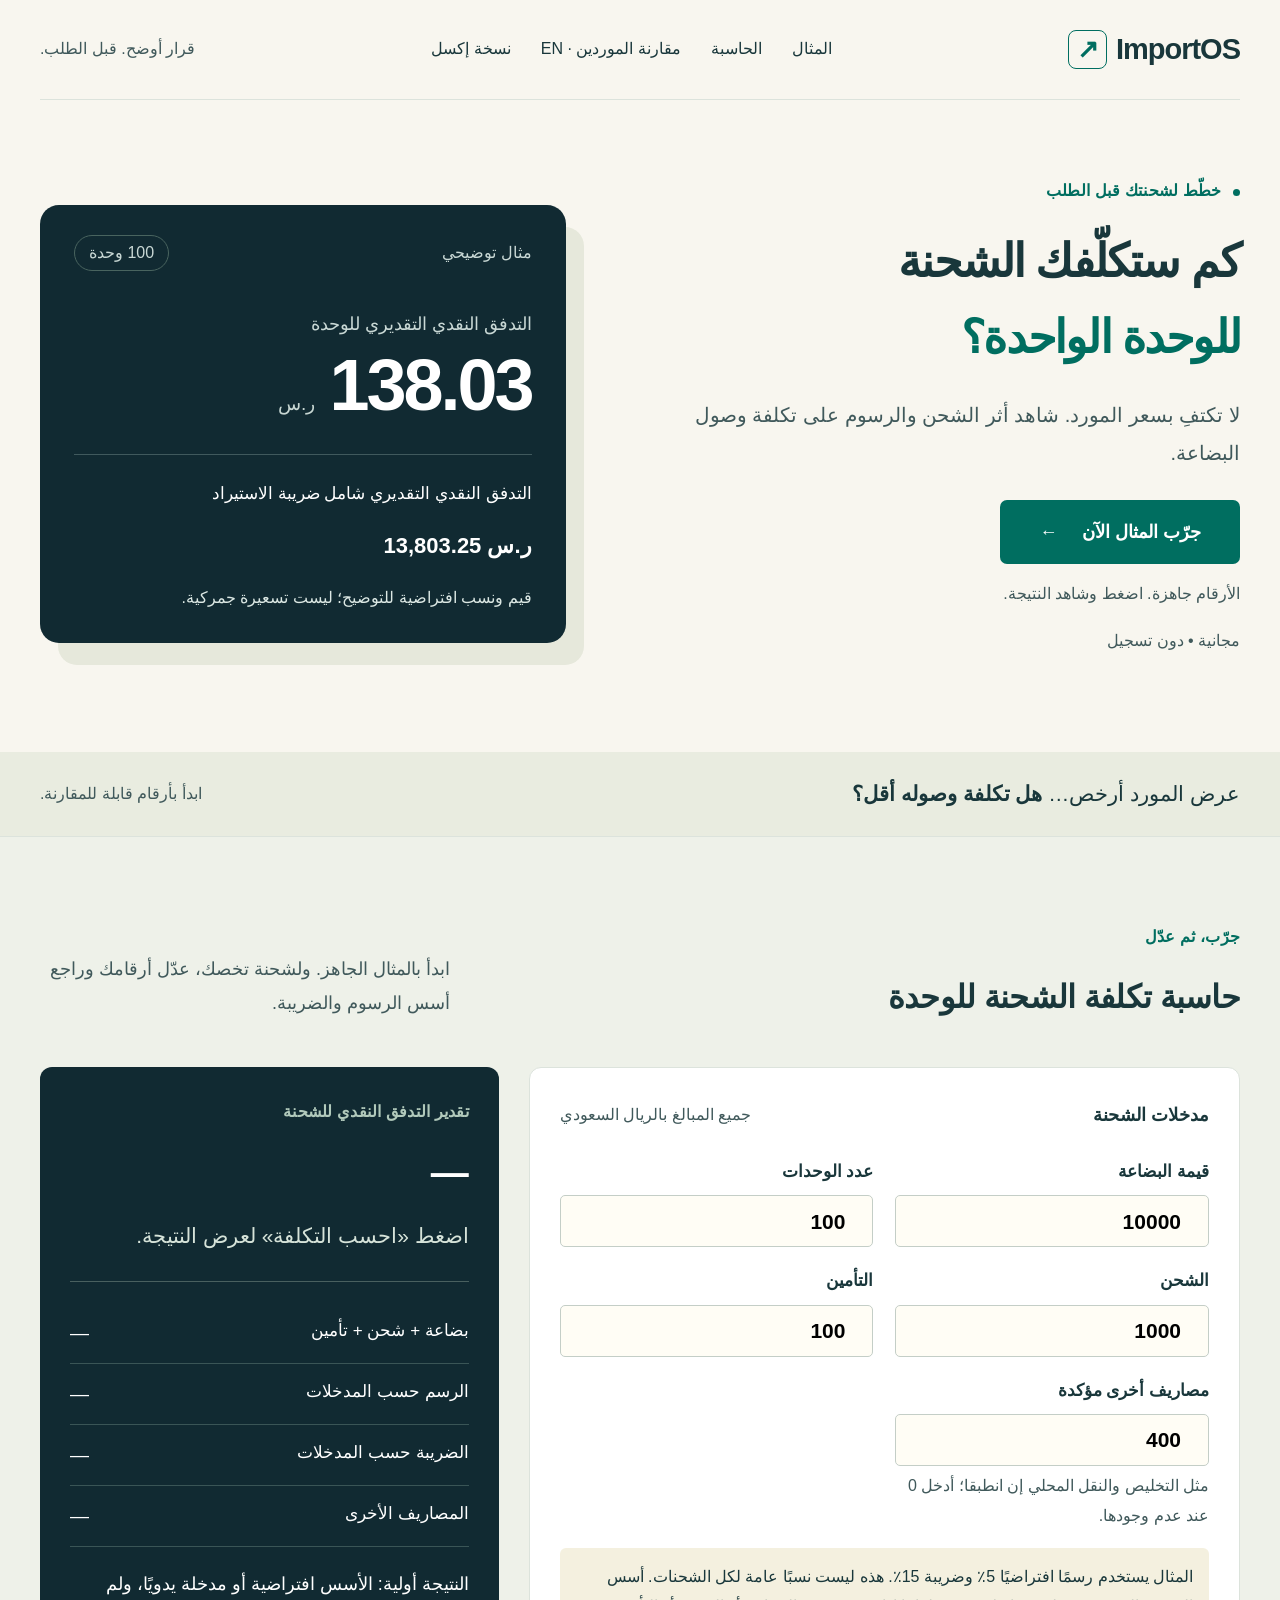
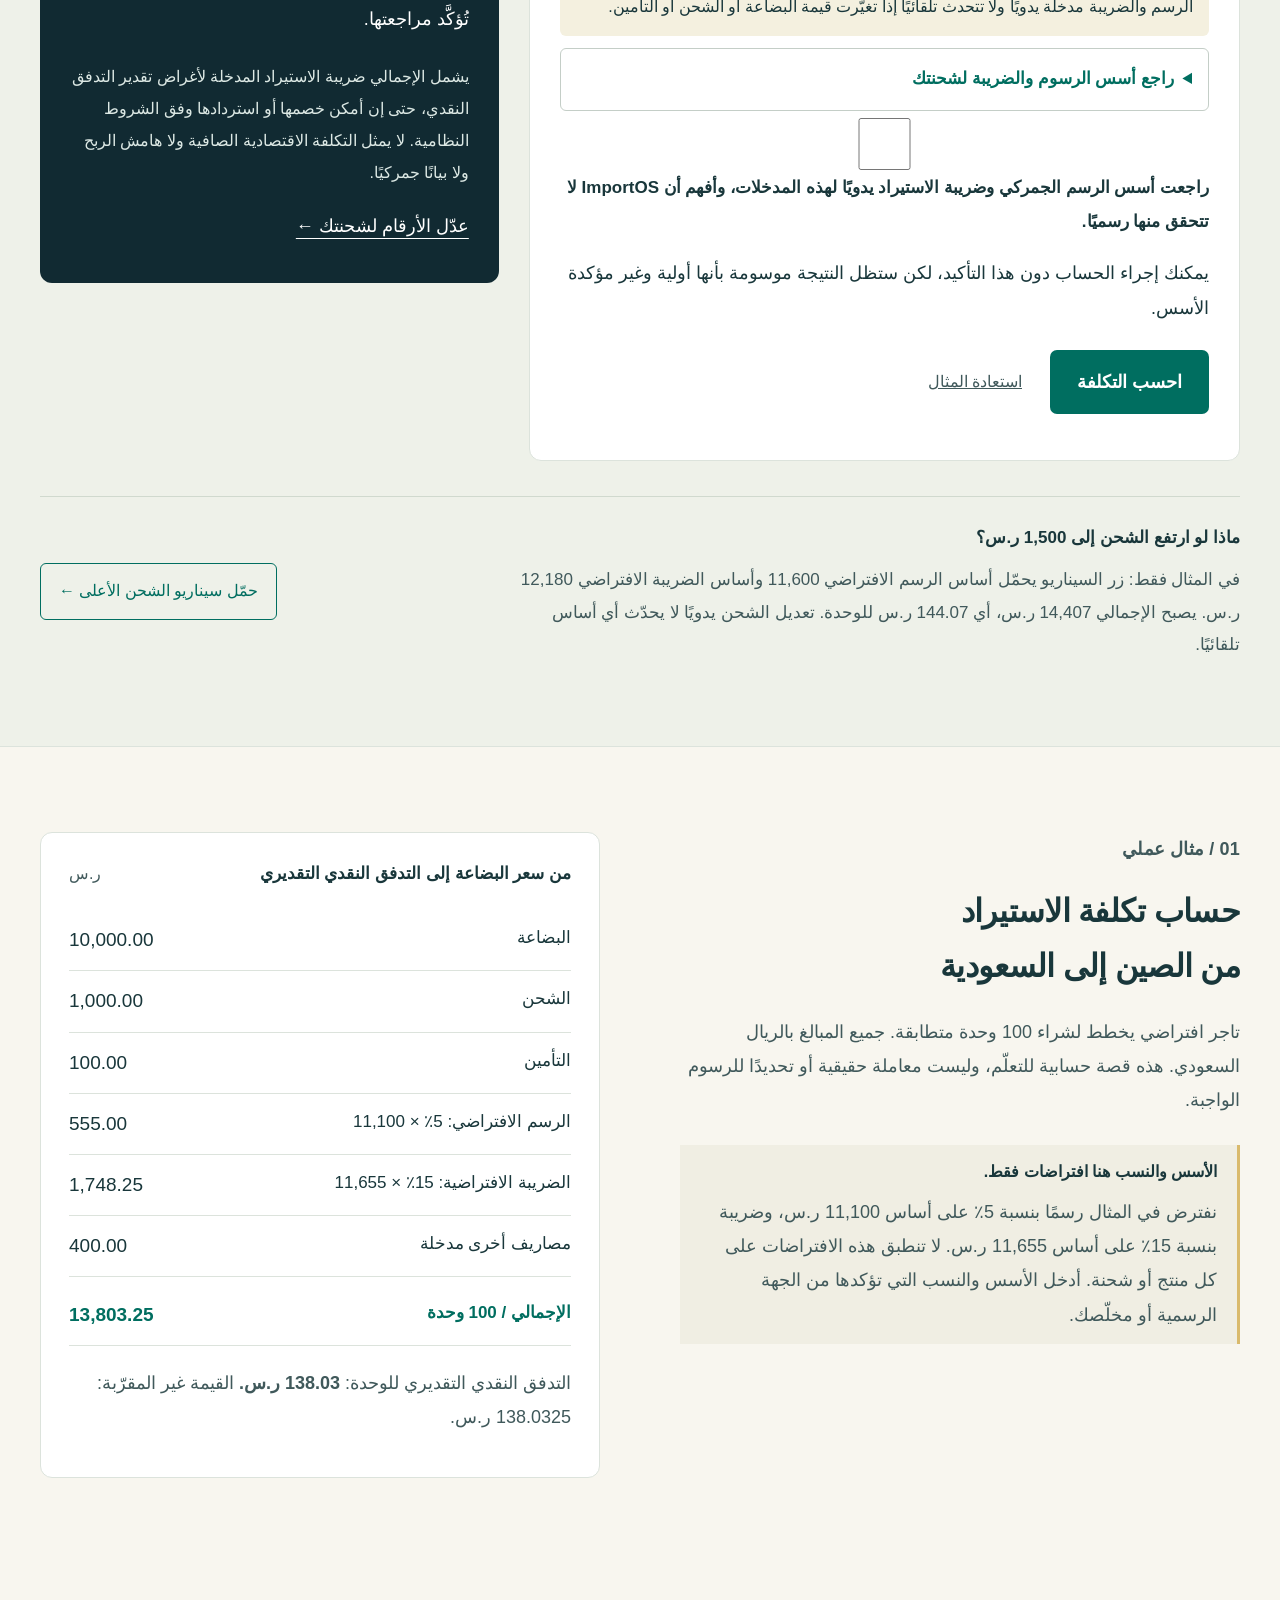
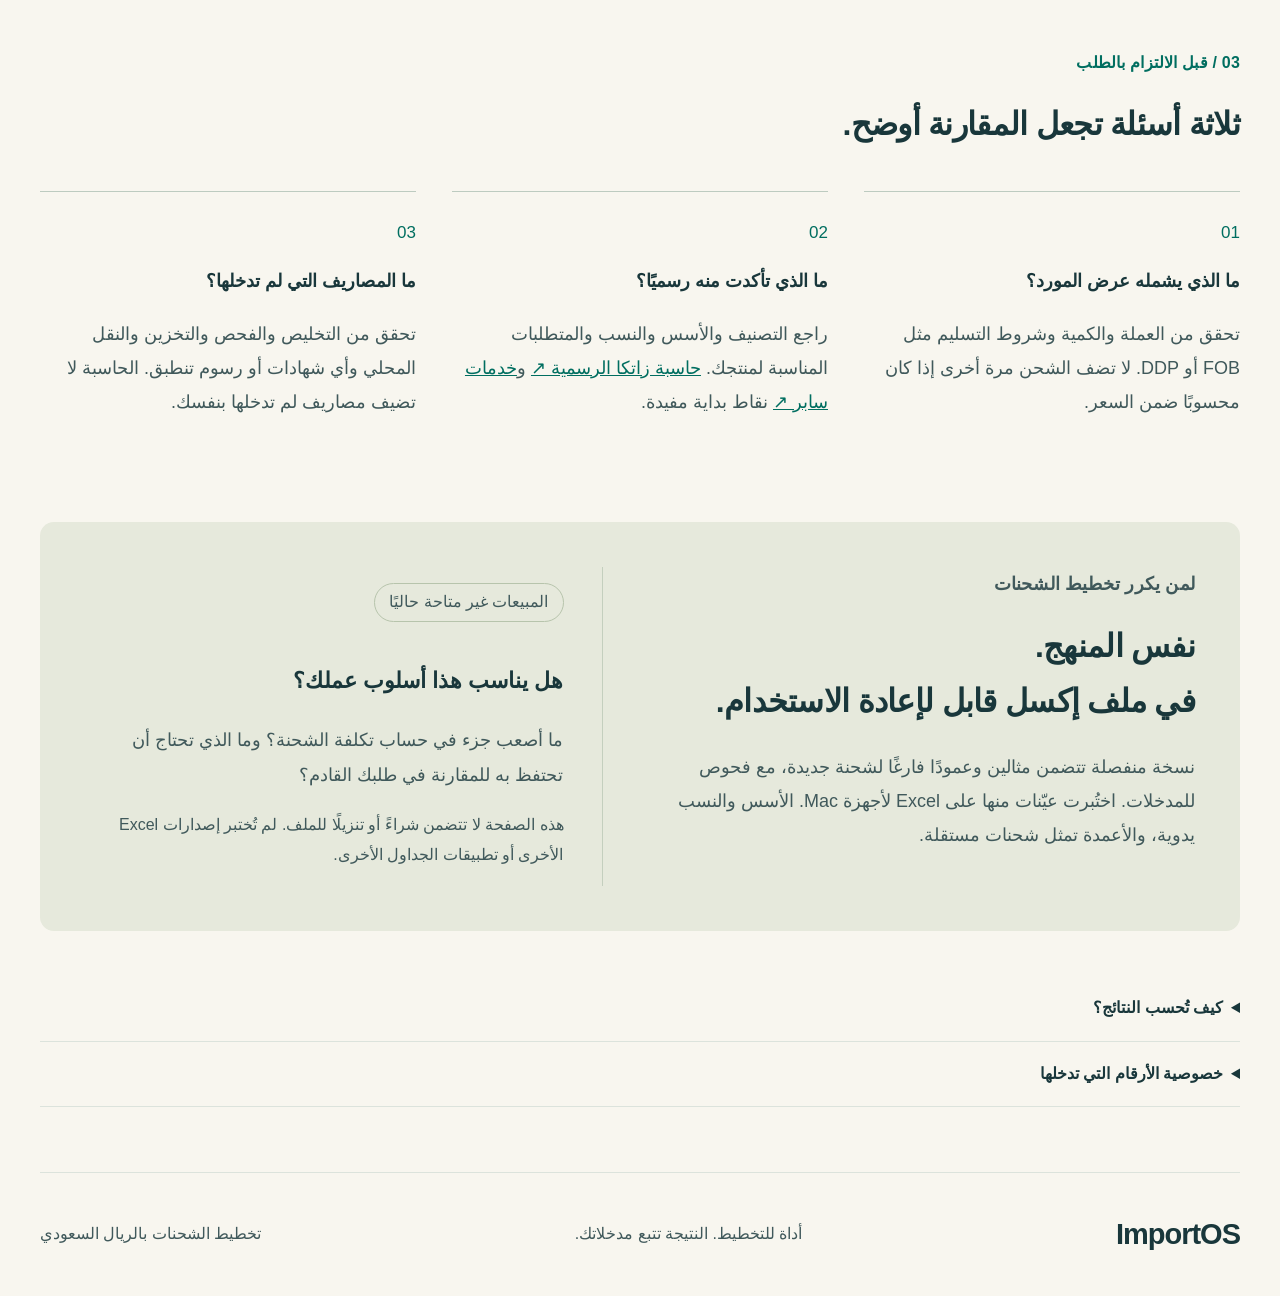
==== commit da671915: "fix: make cost scope and manually entered customs bases explicit" ====
--- a/public/index.html
+++ b/public/index.html
@@ -12,7 +12,7 @@
 <main>
 <section class="hero wrap">
  <div class="hero-copy"><p class="eyebrow"><span></span> خطّط لشحنتك قبل الطلب</p><h1>كم ستكلّفك الشحنة<br><em>للوحدة الواحدة؟</em></h1><p class="intro">لا تكتفِ بسعر المورد. شاهد أثر الشحن والرسوم على تكلفة وصول البضاعة.</p><a id="try-example" class="button" href="#estimate">جرّب المثال الآن <span aria-hidden="true">←</span></a><p class="micro">الأرقام جاهزة. اضغط وشاهد النتيجة.</p><p class="micro">مجانية • دون تسجيل</p></div>
- <div class="hero-visual"><div class="sample-top"><span>مثال توضيحي</span><span class="pill">100 وحدة</span></div><p class="sample-label">التكلفة التقديرية للوحدة</p><div class="hero-number"><b dir="ltr">138.03</b><span>ر.س</span></div><div class="cost-bar" aria-label="توزيع تكلفة المثال: بضاعة وشحن وتأمين، رسوم وضريبة، مصاريف أخرى"><span></span><span></span><span></span></div><div class="legend"><span><i></i> بضاعة + شحن + تأمين</span><span><i></i> رسوم + ضريبة</span><span><i></i> مصاريف أخرى</span></div><div class="sample-total"><span>إجمالي التدفق النقدي المطلوب</span><strong dir="ltr">13,803.25 ر.س</strong></div><p class="sample-foot">قيم ونسب افتراضية للتوضيح؛ ليست تسعيرة جمركية.</p></div>
+ <div class="hero-visual"><div class="sample-top"><span>مثال توضيحي</span><span class="pill">100 وحدة</span></div><p class="sample-label">التدفق النقدي التقديري للوحدة</p><div class="hero-number"><b dir="ltr">138.03</b><span>ر.س</span></div><div class="cost-bar" aria-label="توزيع تكلفة المثال: بضاعة وشحن وتأمين، رسوم وضريبة، مصاريف أخرى"><span></span><span></span><span></span></div><div class="legend"><span><i></i> بضاعة + شحن + تأمين</span><span><i></i> رسوم + ضريبة</span><span><i></i> مصاريف أخرى</span></div><div class="sample-total"><span>التدفق النقدي التقديري شامل ضريبة الاستيراد</span><strong dir="ltr">13,803.25 ر.س</strong></div><p class="sample-foot">قيم ونسب افتراضية للتوضيح؛ ليست تسعيرة جمركية.</p></div>
 </section>
 <section class="question-strip"><div class="wrap"><p>عرض المورد أرخص… <strong>هل تكلفة وصوله أقل؟</strong></p><span>ابدأ بأرقام قابلة للمقارنة.</span></div></section>
 <section id="calculator" class="calculator-section"><div class="wrap section"><div class="section-heading"><div><p class="eyebrow">جرّب، ثم عدّل</p><h2>حاسبة تكلفة الشحنة للوحدة</h2></div><p>ابدأ بالمثال الجاهز. ولشحنة تخصك، عدّل أرقامك وراجع أسس الرسوم والضريبة.</p></div>
@@ -22,16 +22,22 @@
 <label for="freight">الشحن<input id="freight" type="number" min="0" step="any" value="1000" required></label>
 <label for="insurance">التأمين<input id="insurance" type="number" min="0" step="any" value="100" required></label>
 <label for="other">مصاريف أخرى مؤكدة<input id="other" type="number" min="0" step="any" value="400" required><small>مثل التخليص والنقل المحلي إن انطبقا؛ أدخل 0 عند عدم وجودها.</small></label>
-</div><p class="assumption-note">المثال يستخدم رسمًا افتراضيًا 5٪ وضريبة 15٪. هذه ليست نسبًا عامة لكل الشحنات.</p><details class="assumptions"><summary>راجع أسس الرسوم والضريبة لشحنتك</summary><p>هذه القيم يدوية. أكّدها من الجهة الرسمية أو المخلّص، وحدّثها عند تغيّر أرقام الشحنة.</p><div class="fields"><label for="dutyBase">أساس الرسم الجمركي<input id="dutyBase" type="number" min="0" step="any" value="11100" required><small>قيمة مستقلة تُدخلها وتحدّثها بنفسك.</small></label>
+</div><p class="assumption-note">المثال يستخدم رسمًا افتراضيًا 5٪ وضريبة 15٪. هذه ليست نسبًا عامة لكل الشحنات. أسس الرسم والضريبة مدخلة يدويًا ولا تتحدث تلقائيًا إذا تغيّرت قيمة البضاعة أو الشحن أو التأمين.</p><details class="assumptions" id="assumptions"><summary>راجع أسس الرسوم والضريبة لشحنتك</summary><p>هذه القيم يدوية. أكّدها من الجهة الرسمية أو المخلّص، وحدّثها عند تغيّر أرقام الشحنة.</p><div class="fields"><label for="dutyBase">أساس الرسم الجمركي<input id="dutyBase" type="number" min="0" step="any" value="11100" required><small>قيمة مستقلة تُدخلها وتحدّثها بنفسك.</small></label>
 <label for="dutyRate">نسبة الرسم الجمركي ٪<input id="dutyRate" type="number" min="0" max="100" step="any" value="5" required></label>
 <label for="taxBase">أساس ضريبة الاستيراد<input id="taxBase" type="number" min="0" step="any" value="11655" required><small>ليست محسوبة تلقائيًا من قيمة البضاعة.</small></label>
 <label for="taxRate">نسبة ضريبة الاستيراد ٪<input id="taxRate" type="number" min="0" max="100" step="any" value="15" required></label>
-</div></details><div class="form-actions"><button class="button" type="submit">احسب التكلفة</button><button class="text-button" type="button" id="baseline">استعادة المثال</button></div><p id="error" role="alert"></p></form>
-<aside id="estimate" class="results" aria-live="polite" aria-atomic="true"><p class="eyebrow">تقدير التدفق النقدي للشحنة</p><p id="total" class="result-total" dir="ltr">—</p><p id="perUnit" class="unit-result">اضغط «احسب التكلفة» لعرض النتيجة.</p><dl><div><dt>بضاعة + شحن + تأمين</dt><dd id="subtotal">—</dd></div><div><dt>الرسم حسب المدخلات</dt><dd id="duty">—</dd></div><div><dt>الضريبة حسب المدخلات</dt><dd id="tax">—</dd></div><div><dt>المصاريف الأخرى</dt><dd id="extras">—</dd></div></dl><p class="result-note">يشمل التقدير ضريبة الاستيراد المدخلة حتى إن أمكن استردادها لاحقًا. ليس هامش ربح ولا بيانًا جمركيًا.</p><a class="result-edit" href="#calculator">عدّل الأرقام لشحنتك ←</a><noscript>تحتاج الحاسبة إلى JavaScript. يمكنك قراءة المثال المحسوب أعلاه دون تشغيله.</noscript></aside></div>
-<div class="scenario"><div><h3>ماذا لو ارتفع الشحن إلى 1,500 ر.س؟</h3><p>في المثال فقط: نحدّث أساس الرسم إلى 11,600 وأساس الضريبة إلى 12,180 ر.س. يصبح الإجمالي 14,407 ر.س، أي 144.07 ر.س للوحدة.</p></div><button id="higher-freight" class="outline-button" type="button">حمّل سيناريو الشحن الأعلى ←</button></div>
+</div></details>
+<div class="basis-review">
+ <p id="basis-warning" class="basis-warning" role="alert" hidden><strong>تنبيه: راجع أسس الرسوم والضريبة.</strong> تغيّرت مدخلات قد تؤثر في الأسس. لن تُحدّث القيم تلقائيًا؛ افتح قسم «راجع أسس الرسوم والضريبة لشحنتك» بالأعلى وأدخل القيم المعتمدة قبل استخدام النتيجة لاتخاذ قرار.</p>
+ <label class="basis-confirm" for="basis-reviewed"><input id="basis-reviewed" type="checkbox"><span>راجعت أسس الرسم الجمركي وضريبة الاستيراد يدويًا لهذه المدخلات، وأفهم أن ImportOS لا تتحقق منها رسميًا.</span></label>
+ <p class="basis-help">يمكنك إجراء الحساب دون هذا التأكيد، لكن ستظل النتيجة موسومة بأنها أولية وغير مؤكدة الأسس.</p>
+</div>
+<div class="form-actions"><button class="button" type="submit">احسب التكلفة</button><button class="text-button" type="button" id="baseline">استعادة المثال</button></div><p id="error" role="alert"></p></form>
+<aside id="estimate" class="results" aria-live="polite" aria-atomic="true"><p class="eyebrow">تقدير التدفق النقدي للشحنة</p><p id="total" class="result-total" dir="ltr">—</p><p id="perUnit" class="unit-result">اضغط «احسب التكلفة» لعرض النتيجة.</p><dl><div><dt>بضاعة + شحن + تأمين</dt><dd id="subtotal">—</dd></div><div><dt>الرسم حسب المدخلات</dt><dd id="duty">—</dd></div><div><dt>الضريبة حسب المدخلات</dt><dd id="tax">—</dd></div><div><dt>المصاريف الأخرى</dt><dd id="extras">—</dd></div></dl><p id="basis-status" class="basis-status" role="status">النتيجة أولية: الأسس افتراضية أو مدخلة يدويًا، ولم تُؤكَّد مراجعتها.</p><p class="result-note">يشمل الإجمالي ضريبة الاستيراد المدخلة لأغراض تقدير التدفق النقدي، حتى إن أمكن خصمها أو استردادها وفق الشروط النظامية. لا يمثل التكلفة الاقتصادية الصافية ولا هامش الربح ولا بيانًا جمركيًا.</p><a class="result-edit" href="#calculator">عدّل الأرقام لشحنتك ←</a><noscript>تحتاج الحاسبة إلى JavaScript. يمكنك قراءة المثال المحسوب أعلاه دون تشغيله.</noscript></aside></div>
+<div class="scenario"><div><h3>ماذا لو ارتفع الشحن إلى 1,500 ر.س؟</h3><p>في المثال فقط: زر السيناريو يحمّل أساس الرسم الافتراضي 11,600 وأساس الضريبة الافتراضي 12,180 ر.س. يصبح الإجمالي 14,407 ر.س، أي 144.07 ر.س للوحدة. تعديل الشحن يدويًا لا يحدّث أي أساس تلقائيًا.</p></div><button id="higher-freight" class="outline-button" type="button">حمّل سيناريو الشحن الأعلى ←</button></div>
 </div></section>
 <section id="example" class="wrap section example"><div><p class="eyebrow">01 / مثال عملي</p><h2>حساب تكلفة الاستيراد<br>من الصين إلى السعودية</h2><p>تاجر افتراضي يخطط لشراء 100 وحدة متطابقة. جميع المبالغ بالريال السعودي. هذه قصة حسابية للتعلّم، وليست معاملة حقيقية أو تحديدًا للرسوم الواجبة.</p><div class="notice"><strong>الأسس والنسب هنا افتراضات فقط.</strong><p>نفترض في المثال رسمًا بنسبة 5٪ على أساس 11,100 ر.س، وضريبة بنسبة 15٪ على أساس 11,655 ر.س. لا تنطبق هذه الافتراضات على كل منتج أو شحنة. أدخل الأسس والنسب التي تؤكدها من الجهة الرسمية أو مخلّصك.</p></div></div>
-<div class="example-ledger"><div class="ledger-heading"><h3>من سعر البضاعة إلى تكلفة الوصول</h3><span>ر.س</span></div><dl><div><dt>البضاعة</dt><dd>10,000.00</dd></div><div><dt>الشحن</dt><dd>1,000.00</dd></div><div><dt>التأمين</dt><dd>100.00</dd></div><div><dt>الرسم الافتراضي: 5٪ × 11,100</dt><dd>555.00</dd></div><div><dt>الضريبة الافتراضية: 15٪ × 11,655</dt><dd>1,748.25</dd></div><div><dt>مصاريف أخرى مدخلة</dt><dd>400.00</dd></div><div class="ledger-final"><dt>الإجمالي / 100 وحدة</dt><dd>13,803.25</dd></div></dl><p>النتيجة المعروضة: <strong>138.03 ر.س للوحدة.</strong> القيمة غير المقرّبة: <span dir="ltr">138.0325</span> ر.س.</p></div></section>
+<div class="example-ledger"><div class="ledger-heading"><h3>من سعر البضاعة إلى التدفق النقدي التقديري</h3><span>ر.س</span></div><dl><div><dt>البضاعة</dt><dd>10,000.00</dd></div><div><dt>الشحن</dt><dd>1,000.00</dd></div><div><dt>التأمين</dt><dd>100.00</dd></div><div><dt>الرسم الافتراضي: 5٪ × 11,100</dt><dd>555.00</dd></div><div><dt>الضريبة الافتراضية: 15٪ × 11,655</dt><dd>1,748.25</dd></div><div><dt>مصاريف أخرى مدخلة</dt><dd>400.00</dd></div><div class="ledger-final"><dt>الإجمالي / 100 وحدة</dt><dd>13,803.25</dd></div></dl><p>التدفق النقدي التقديري للوحدة: <strong>138.03 ر.س.</strong> القيمة غير المقرّبة: <span dir="ltr">138.0325</span> ر.س.</p></div></section>
 <section class="wrap section"><p class="eyebrow">03 / قبل الالتزام بالطلب</p><h2>ثلاثة أسئلة تجعل المقارنة أوضح.</h2><div class="guide-grid"><article><span>01</span><h3>ما الذي يشمله عرض المورد؟</h3><p>تحقق من العملة والكمية وشروط التسليم مثل FOB أو DDP. لا تضف الشحن مرة أخرى إذا كان محسوبًا ضمن السعر.</p></article><article><span>02</span><h3>ما الذي تأكدت منه رسميًا؟</h3><p>راجع التصنيف والأسس والنسب والمتطلبات المناسبة لمنتجك. <a href="https://zatca.gov.sa/ar/eServices/Pages/CustomsDutyandTaxCalculator.aspx" target="_blank" rel="noopener noreferrer">حاسبة زاتكا الرسمية ↗</a> و<a href="https://saber.sa/home/services" target="_blank" rel="noopener noreferrer">خدمات سابر ↗</a> نقاط بداية مفيدة.</p></article><article><span>03</span><h3>ما المصاريف التي لم تدخلها؟</h3><p>تحقق من التخليص والفحص والتخزين والنقل المحلي وأي شهادات أو رسوم تنطبق. الحاسبة لا تضيف مصاريف لم تدخلها بنفسك.</p></article></div></section>
 <section id="excel" class="wrap excel-section"><div><p class="eyebrow">لمن يكرر تخطيط الشحنات</p><h2>نفس المنهج.<br>في ملف إكسل قابل لإعادة الاستخدام.</h2><p>نسخة منفصلة تتضمن مثالين وعمودًا فارغًا لشحنة جديدة، مع فحوص للمدخلات. اختُبرت عيّنات منها على Excel لأجهزة Mac. الأسس والنسب يدوية، والأعمدة تمثل شحنات مستقلة.</p></div><div class="excel-detail"><p class="availability">المبيعات غير متاحة حاليًا</p><h3>هل يناسب هذا أسلوب عملك؟</h3><p>ما أصعب جزء في حساب تكلفة الشحنة؟ وما الذي تحتاج أن تحتفظ به للمقارنة في طلبك القادم؟</p><p class="small">هذه الصفحة لا تتضمن شراءً أو تنزيلًا للملف. لم تُختبر إصدارات Excel الأخرى أو تطبيقات الجداول الأخرى.</p></div></section>
 <section class="wrap method"><details><summary>كيف تُحسب النتائج؟</summary><p>الرسم = الأساس المدخل × النسبة ÷ 100. الضريبة = أساسها المدخل × نسبتها ÷ 100. الإجمالي = البضاعة + الشحن + التأمين + الرسم + الضريبة + المصاريف الأخرى. تكلفة الوحدة = الإجمالي ÷ عدد الوحدات. تُجرى العمليات دون تقريب، وتُعرض النتائج بمنزلتين عشريتين.</p><p>لا تحدد الأداة التصنيف أو الإعفاءات أو الضريبة الانتقائية أو الرسوم الرسمية، ولا توزّع تكاليف شحنة مختلطة على منتجات مختلفة.</p></details><details><summary>خصوصية الأرقام التي تدخلها</summary><p>تُستخدم المدخلات في ذاكرة هذه الصفحة فقط. لا توجد تحليلات أو نماذج إرسال أو حسابات أو ملفات تعريف ارتباط أو تخزين محلي. إعادة تحميل الصفحة تعيد المثال الافتراضي. قد يعالج مزود الاستضافة سجلات اتصال قياسية. الروابط الرسمية الخارجية لا تُفتح إلا عند اختيارك لها.</p></details></section>
--- a/public/style.css
+++ b/public/style.css
@@ -5,3 +5,13 @@
 @media(max-width:760px){.intro{font-size:19px}.hero{padding-top:30px}.hero h1{font-size:34px;line-height:1.65}.fields{grid-template-columns:1fr}.form-top span{font-size:16px}.hero .button{width:100%}.hero-number b{font-size:65px}nav{gap:14px;font-size:16px}.brand{font-size:23px}.sample-total{display:block}.sample-total strong{display:block;margin-top:10px}.form-actions .button{width:100%}.scenario p{font-size:17px}.excel-detail .small{font-size:16px}.results .result-total{font-size:34px}}
 
 .result-edit{display:inline-block;color:white;margin-top:20px;font-size:18px;text-underline-offset:6px;min-height:44px}
+
+/* Contextual reminder for manually maintained official customs/tax bases. */
+.basis-warning{margin-top:22px;padding:16px 18px;border:1px solid #b6a06e;border-right:4px solid #9b7d39;border-radius:7px;background:#faf5e7;color:#39453b}
+.basis-warning[hidden],.result-basis-warning[hidden]{display:none}
+.basis-warning strong{display:block;font-size:17px}
+.basis-warning p{font-size:16px;margin:8px 0 12px;line-height:1.8}
+.basis-warning-actions{display:flex;flex-wrap:wrap;gap:10px}
+.basis-warning-actions button{background:#fff;border:1px solid #8d9379;border-radius:6px;min-height:44px;padding:8px 12px;color:var(--ink);cursor:pointer;font-size:16px}
+.basis-warning-actions button:disabled{opacity:.45;cursor:not-allowed}
+.result-basis-warning{border-right:3px solid #d9ba6d;padding:8px 12px;background:#263f43;color:#fff0cc;font-size:16px;line-height:1.8}
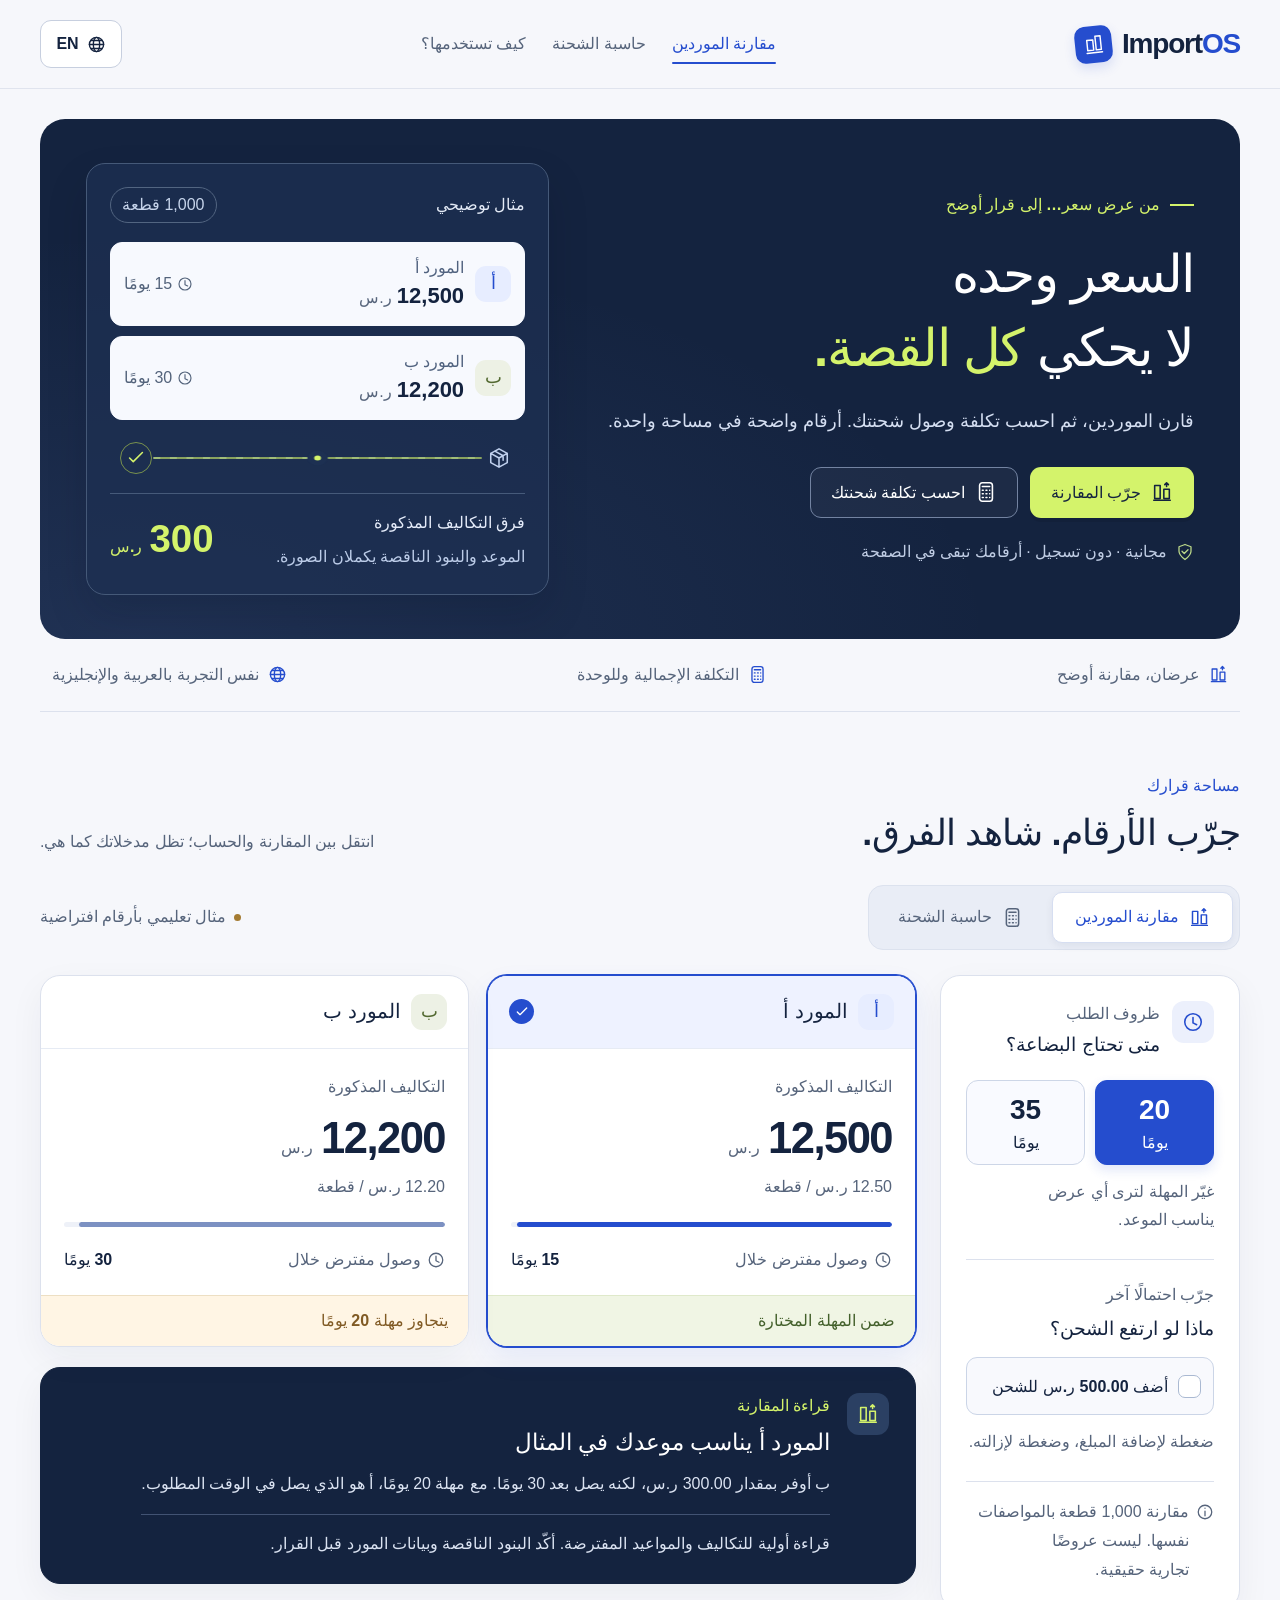
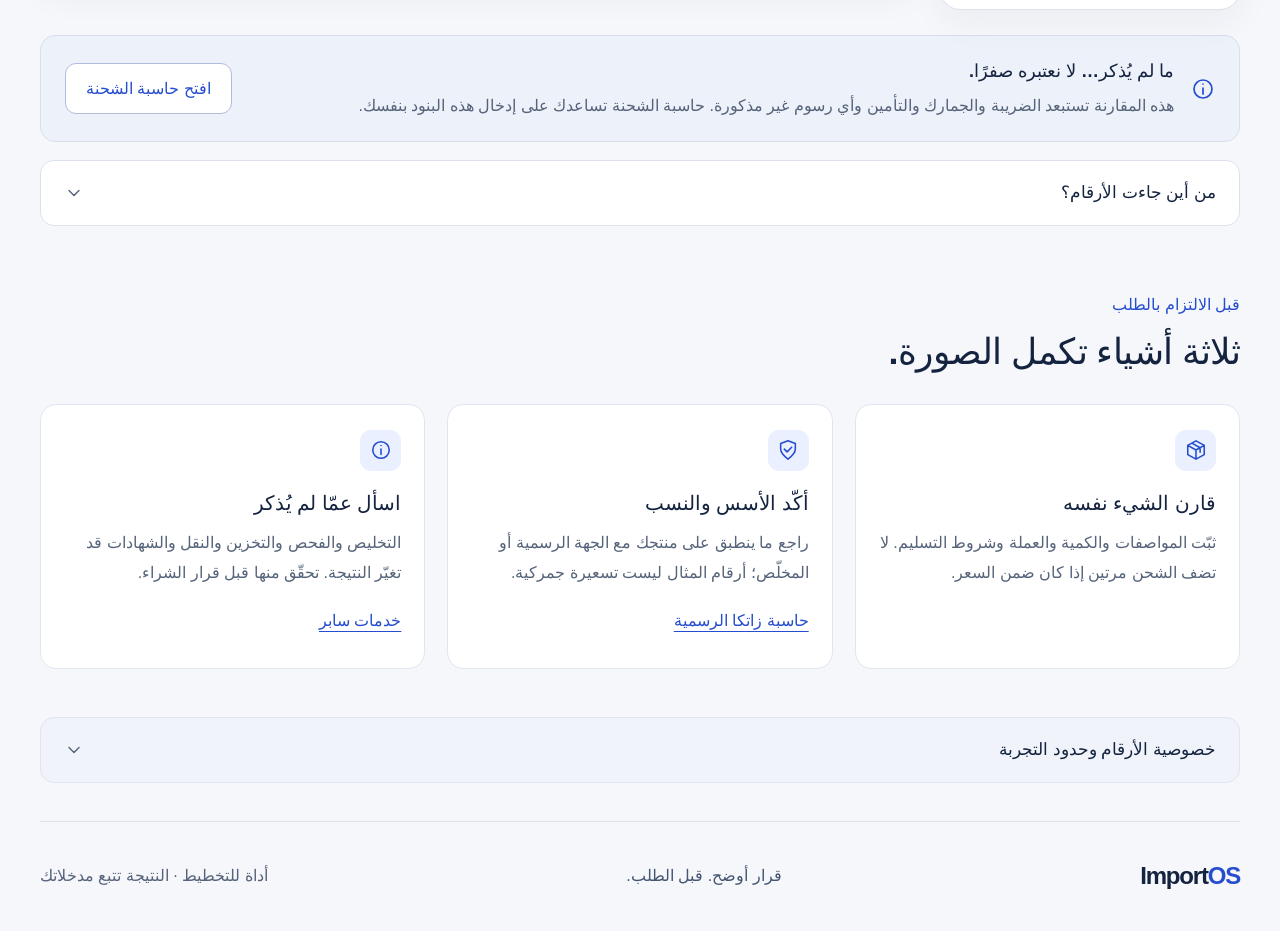
==== commit 5773b7fd: "Unify calculator and comparison in a bilingual workspace Share the comparison visual style, navigati" ====
--- a/public/index.html
+++ b/public/index.html
@@ -1,45 +1,157 @@
 <!doctype html>
 <html lang="ar" dir="rtl">
 <head>
-<meta charset="utf-8"><meta name="viewport" content="width=device-width,initial-scale=1">
-
-<meta name="description" content="حساب تكلفة الاستيراد من الصين إلى السعودية: مثال بالريال السعودي وحاسبة لتقدير تكلفة الشحنة للوحدة باستخدام الرسوم والأسس التي تؤكدها بنفسك.">
-<title>ImportOS — احسب تكلفة الاستيراد قبل طلب الشحنة</title>
-<link rel="stylesheet" href="style.css"><script src="calculator.js" defer></script>
+  <meta charset="utf-8">
+  <meta name="viewport" content="width=device-width, initial-scale=1">
+  <meta name="theme-color" content="#14233f">
+  <meta name="description" content="ImportOS — قارن عروض الموردين واحسب تكلفة وصول شحنتك في مساحة واحدة، بالعربية والإنجليزية.">
+  <title>ImportOS — قبل قرار الشراء</title>
+  <link rel="icon" href="favicon.svg" type="image/svg+xml">
+  <link rel="stylesheet" href="style.css">
+  <script src="i18n.js" defer></script>
+  <script src="app.js" defer></script>
+  <script src="compare.js" defer></script>
+  <script src="calculator.js" defer></script>
 </head>
 <body>
-<header class="wrap"><a class="brand" href="#" aria-label="ImportOS الرئيسية" dir="ltr"><span class="brand-icon">↗</span> ImportOS</a><nav aria-label="التنقل"><a href="#example">المثال</a><a href="#calculator">الحاسبة</a><a href="/compare.html">مقارنة الموردين · EN</a><a href="#excel">نسخة إكسل</a></nav><span class="header-note">قرار أوضح. قبل الطلب.</span></header>
+<svg class="icon-library" xmlns="http://www.w3.org/2000/svg" aria-hidden="true">
+  <symbol id="icon-compare" viewBox="0 0 24 24"><path d="M4 5h6v14H4zM14 9h6v10h-6zM3 21h18M15 4l2-2 2 2M17 2v4"/></symbol>
+  <symbol id="icon-calc" viewBox="0 0 24 24"><rect x="5" y="2" width="14" height="20" rx="3"/><path d="M8 6h8M8 10h1M12 10h1M16 10h.1M8 14h1M12 14h1M16 14h.1M8 18h1M12 18h1M16 18h.1"/></symbol>
+  <symbol id="icon-globe" viewBox="0 0 24 24"><circle cx="12" cy="12" r="9"/><ellipse cx="12" cy="12" rx="4" ry="9"/><path d="M3 12h18M5 7h14M5 17h14"/></symbol>
+  <symbol id="icon-check" viewBox="0 0 24 24"><path d="m5 12 4 4L19 6"/></symbol>
+  <symbol id="icon-chevron" viewBox="0 0 24 24"><path d="m6 9 6 6 6-6"/></symbol>
+  <symbol id="icon-shield" viewBox="0 0 24 24"><path d="m12 2 8 3v6c0 5-4 8-8 11-4-3-8-6-8-11V5zM8 11l3 3 5-5"/></symbol>
+  <symbol id="icon-info" viewBox="0 0 24 24"><circle cx="12" cy="12" r="9"/><path d="M12 11v6M12 7h.01"/></symbol>
+  <symbol id="icon-box" viewBox="0 0 24 24"><path d="m12 2 9 5v10l-9 5-9-5V7zM3 7l9 5 9-5M12 12v10M7.5 4.5l9 5v5"/></symbol>
+  <symbol id="icon-clock" viewBox="0 0 24 24"><circle cx="12" cy="12" r="9"/><path d="M12 7v6l4 2"/></symbol>
+  <symbol id="icon-refresh" viewBox="0 0 24 24"><path d="M20 7v5h-5M4 17v-5h5M6.2 6a8 8 0 0 1 13 3M17.8 18a8 8 0 0 1-13-3"/></symbol>
+</svg>
+<a class="skip-link" href="#workspace" data-i18n="nav.skip">انتقل إلى الأدوات</a>
+<header class="site-header">
+  <div class="shell header-inner">
+    <a class="brand" href="#compare" data-go="compare" aria-label="ImportOS الرئيسية" data-i18n-aria="nav.home" dir="ltr">
+      <span class="brand-mark" aria-hidden="true"><svg viewBox="0 0 28 28"><path d="M6 8h7v12H6zM16 4h6v16h-6zM5 23h18"/></svg></span>
+      <span>Import<span class="brand-os">OS</span></span>
+    </a>
+    <nav class="main-nav" aria-label="التنقل الرئيسي" data-i18n-aria="nav.label">
+      <a href="#compare" data-go="compare" data-nav="compare" class="is-active" data-i18n="nav.compare">مقارنة الموردين</a>
+      <a href="#calculator" data-go="calculator" data-nav="calculator" data-i18n="nav.calculator">حاسبة الشحنة</a>
+      <a href="#guide" data-i18n="nav.guide">كيف تستخدمها؟</a>
+    </nav>
+    <button class="language-button" id="language-toggle" type="button" aria-label="Switch to English">
+      <svg class="icon" aria-hidden="true"><use href="#icon-globe"/></svg><span id="language-label" lang="en">EN</span>
+    </button>
+  </div>
+</header>
 <main>
-<section class="hero wrap">
- <div class="hero-copy"><p class="eyebrow"><span></span> خطّط لشحنتك قبل الطلب</p><h1>كم ستكلّفك الشحنة<br><em>للوحدة الواحدة؟</em></h1><p class="intro">لا تكتفِ بسعر المورد. شاهد أثر الشحن والرسوم على تكلفة وصول البضاعة.</p><a id="try-example" class="button" href="#estimate">جرّب المثال الآن <span aria-hidden="true">←</span></a><p class="micro">الأرقام جاهزة. اضغط وشاهد النتيجة.</p><p class="micro">مجانية • دون تسجيل</p></div>
- <div class="hero-visual"><div class="sample-top"><span>مثال توضيحي</span><span class="pill">100 وحدة</span></div><p class="sample-label">التدفق النقدي التقديري للوحدة</p><div class="hero-number"><b dir="ltr">138.03</b><span>ر.س</span></div><div class="cost-bar" aria-label="توزيع تكلفة المثال: بضاعة وشحن وتأمين، رسوم وضريبة، مصاريف أخرى"><span></span><span></span><span></span></div><div class="legend"><span><i></i> بضاعة + شحن + تأمين</span><span><i></i> رسوم + ضريبة</span><span><i></i> مصاريف أخرى</span></div><div class="sample-total"><span>التدفق النقدي التقديري شامل ضريبة الاستيراد</span><strong dir="ltr">13,803.25 ر.س</strong></div><p class="sample-foot">قيم ونسب افتراضية للتوضيح؛ ليست تسعيرة جمركية.</p></div>
-</section>
-<section class="question-strip"><div class="wrap"><p>عرض المورد أرخص… <strong>هل تكلفة وصوله أقل؟</strong></p><span>ابدأ بأرقام قابلة للمقارنة.</span></div></section>
-<section id="calculator" class="calculator-section"><div class="wrap section"><div class="section-heading"><div><p class="eyebrow">جرّب، ثم عدّل</p><h2>حاسبة تكلفة الشحنة للوحدة</h2></div><p>ابدأ بالمثال الجاهز. ولشحنة تخصك، عدّل أرقامك وراجع أسس الرسوم والضريبة.</p></div>
-<div class="planner"><form id="shipment-form"><div class="form-top"><h3>مدخلات الشحنة</h3><span>جميع المبالغ بالريال السعودي</span></div><div class="fields">
-<label for="goods">قيمة البضاعة<input id="goods" type="number" min="0" step="any" value="10000" required></label>
-<label for="units">عدد الوحدات<input id="units" type="number" min="1" max="1000000000" step="1" value="100" required></label>
-<label for="freight">الشحن<input id="freight" type="number" min="0" step="any" value="1000" required></label>
-<label for="insurance">التأمين<input id="insurance" type="number" min="0" step="any" value="100" required></label>
-<label for="other">مصاريف أخرى مؤكدة<input id="other" type="number" min="0" step="any" value="400" required><small>مثل التخليص والنقل المحلي إن انطبقا؛ أدخل 0 عند عدم وجودها.</small></label>
-</div><p class="assumption-note">المثال يستخدم رسمًا افتراضيًا 5٪ وضريبة 15٪. هذه ليست نسبًا عامة لكل الشحنات. أسس الرسم والضريبة مدخلة يدويًا ولا تتحدث تلقائيًا إذا تغيّرت قيمة البضاعة أو الشحن أو التأمين.</p><details class="assumptions" id="assumptions"><summary>راجع أسس الرسوم والضريبة لشحنتك</summary><p>هذه القيم يدوية. أكّدها من الجهة الرسمية أو المخلّص، وحدّثها عند تغيّر أرقام الشحنة.</p><div class="fields"><label for="dutyBase">أساس الرسم الجمركي<input id="dutyBase" type="number" min="0" step="any" value="11100" required><small>قيمة مستقلة تُدخلها وتحدّثها بنفسك.</small></label>
-<label for="dutyRate">نسبة الرسم الجمركي ٪<input id="dutyRate" type="number" min="0" max="100" step="any" value="5" required></label>
-<label for="taxBase">أساس ضريبة الاستيراد<input id="taxBase" type="number" min="0" step="any" value="11655" required><small>ليست محسوبة تلقائيًا من قيمة البضاعة.</small></label>
-<label for="taxRate">نسبة ضريبة الاستيراد ٪<input id="taxRate" type="number" min="0" max="100" step="any" value="15" required></label>
-</div></details>
-<div class="basis-review">
- <p id="basis-warning" class="basis-warning" role="alert" hidden><strong>تنبيه: راجع أسس الرسوم والضريبة.</strong> تغيّرت مدخلات قد تؤثر في الأسس. لن تُحدّث القيم تلقائيًا؛ افتح قسم «راجع أسس الرسوم والضريبة لشحنتك» بالأعلى وأدخل القيم المعتمدة قبل استخدام النتيجة لاتخاذ قرار.</p>
- <label class="basis-confirm" for="basis-reviewed"><input id="basis-reviewed" type="checkbox"><span>راجعت أسس الرسم الجمركي وضريبة الاستيراد يدويًا لهذه المدخلات، وأفهم أن ImportOS لا تتحقق منها رسميًا.</span></label>
- <p class="basis-help">يمكنك إجراء الحساب دون هذا التأكيد، لكن ستظل النتيجة موسومة بأنها أولية وغير مؤكدة الأسس.</p>
-</div>
-<div class="form-actions"><button class="button" type="submit">احسب التكلفة</button><button class="text-button" type="button" id="baseline">استعادة المثال</button></div><p id="error" role="alert"></p></form>
-<aside id="estimate" class="results" aria-live="polite" aria-atomic="true"><p class="eyebrow">تقدير التدفق النقدي للشحنة</p><p id="total" class="result-total" dir="ltr">—</p><p id="perUnit" class="unit-result">اضغط «احسب التكلفة» لعرض النتيجة.</p><dl><div><dt>بضاعة + شحن + تأمين</dt><dd id="subtotal">—</dd></div><div><dt>الرسم حسب المدخلات</dt><dd id="duty">—</dd></div><div><dt>الضريبة حسب المدخلات</dt><dd id="tax">—</dd></div><div><dt>المصاريف الأخرى</dt><dd id="extras">—</dd></div></dl><p id="basis-status" class="basis-status" role="status">النتيجة أولية: الأسس افتراضية أو مدخلة يدويًا، ولم تُؤكَّد مراجعتها.</p><p class="result-note">يشمل الإجمالي ضريبة الاستيراد المدخلة لأغراض تقدير التدفق النقدي، حتى إن أمكن خصمها أو استردادها وفق الشروط النظامية. لا يمثل التكلفة الاقتصادية الصافية ولا هامش الربح ولا بيانًا جمركيًا.</p><a class="result-edit" href="#calculator">عدّل الأرقام لشحنتك ←</a><noscript>تحتاج الحاسبة إلى JavaScript. يمكنك قراءة المثال المحسوب أعلاه دون تشغيله.</noscript></aside></div>
-<div class="scenario"><div><h3>ماذا لو ارتفع الشحن إلى 1,500 ر.س؟</h3><p>في المثال فقط: زر السيناريو يحمّل أساس الرسم الافتراضي 11,600 وأساس الضريبة الافتراضي 12,180 ر.س. يصبح الإجمالي 14,407 ر.س، أي 144.07 ر.س للوحدة. تعديل الشحن يدويًا لا يحدّث أي أساس تلقائيًا.</p></div><button id="higher-freight" class="outline-button" type="button">حمّل سيناريو الشحن الأعلى ←</button></div>
-</div></section>
-<section id="example" class="wrap section example"><div><p class="eyebrow">01 / مثال عملي</p><h2>حساب تكلفة الاستيراد<br>من الصين إلى السعودية</h2><p>تاجر افتراضي يخطط لشراء 100 وحدة متطابقة. جميع المبالغ بالريال السعودي. هذه قصة حسابية للتعلّم، وليست معاملة حقيقية أو تحديدًا للرسوم الواجبة.</p><div class="notice"><strong>الأسس والنسب هنا افتراضات فقط.</strong><p>نفترض في المثال رسمًا بنسبة 5٪ على أساس 11,100 ر.س، وضريبة بنسبة 15٪ على أساس 11,655 ر.س. لا تنطبق هذه الافتراضات على كل منتج أو شحنة. أدخل الأسس والنسب التي تؤكدها من الجهة الرسمية أو مخلّصك.</p></div></div>
-<div class="example-ledger"><div class="ledger-heading"><h3>من سعر البضاعة إلى التدفق النقدي التقديري</h3><span>ر.س</span></div><dl><div><dt>البضاعة</dt><dd>10,000.00</dd></div><div><dt>الشحن</dt><dd>1,000.00</dd></div><div><dt>التأمين</dt><dd>100.00</dd></div><div><dt>الرسم الافتراضي: 5٪ × 11,100</dt><dd>555.00</dd></div><div><dt>الضريبة الافتراضية: 15٪ × 11,655</dt><dd>1,748.25</dd></div><div><dt>مصاريف أخرى مدخلة</dt><dd>400.00</dd></div><div class="ledger-final"><dt>الإجمالي / 100 وحدة</dt><dd>13,803.25</dd></div></dl><p>التدفق النقدي التقديري للوحدة: <strong>138.03 ر.س.</strong> القيمة غير المقرّبة: <span dir="ltr">138.0325</span> ر.س.</p></div></section>
-<section class="wrap section"><p class="eyebrow">03 / قبل الالتزام بالطلب</p><h2>ثلاثة أسئلة تجعل المقارنة أوضح.</h2><div class="guide-grid"><article><span>01</span><h3>ما الذي يشمله عرض المورد؟</h3><p>تحقق من العملة والكمية وشروط التسليم مثل FOB أو DDP. لا تضف الشحن مرة أخرى إذا كان محسوبًا ضمن السعر.</p></article><article><span>02</span><h3>ما الذي تأكدت منه رسميًا؟</h3><p>راجع التصنيف والأسس والنسب والمتطلبات المناسبة لمنتجك. <a href="https://zatca.gov.sa/ar/eServices/Pages/CustomsDutyandTaxCalculator.aspx" target="_blank" rel="noopener noreferrer">حاسبة زاتكا الرسمية ↗</a> و<a href="https://saber.sa/home/services" target="_blank" rel="noopener noreferrer">خدمات سابر ↗</a> نقاط بداية مفيدة.</p></article><article><span>03</span><h3>ما المصاريف التي لم تدخلها؟</h3><p>تحقق من التخليص والفحص والتخزين والنقل المحلي وأي شهادات أو رسوم تنطبق. الحاسبة لا تضيف مصاريف لم تدخلها بنفسك.</p></article></div></section>
-<section id="excel" class="wrap excel-section"><div><p class="eyebrow">لمن يكرر تخطيط الشحنات</p><h2>نفس المنهج.<br>في ملف إكسل قابل لإعادة الاستخدام.</h2><p>نسخة منفصلة تتضمن مثالين وعمودًا فارغًا لشحنة جديدة، مع فحوص للمدخلات. اختُبرت عيّنات منها على Excel لأجهزة Mac. الأسس والنسب يدوية، والأعمدة تمثل شحنات مستقلة.</p></div><div class="excel-detail"><p class="availability">المبيعات غير متاحة حاليًا</p><h3>هل يناسب هذا أسلوب عملك؟</h3><p>ما أصعب جزء في حساب تكلفة الشحنة؟ وما الذي تحتاج أن تحتفظ به للمقارنة في طلبك القادم؟</p><p class="small">هذه الصفحة لا تتضمن شراءً أو تنزيلًا للملف. لم تُختبر إصدارات Excel الأخرى أو تطبيقات الجداول الأخرى.</p></div></section>
-<section class="wrap method"><details><summary>كيف تُحسب النتائج؟</summary><p>الرسم = الأساس المدخل × النسبة ÷ 100. الضريبة = أساسها المدخل × نسبتها ÷ 100. الإجمالي = البضاعة + الشحن + التأمين + الرسم + الضريبة + المصاريف الأخرى. تكلفة الوحدة = الإجمالي ÷ عدد الوحدات. تُجرى العمليات دون تقريب، وتُعرض النتائج بمنزلتين عشريتين.</p><p>لا تحدد الأداة التصنيف أو الإعفاءات أو الضريبة الانتقائية أو الرسوم الرسمية، ولا توزّع تكاليف شحنة مختلطة على منتجات مختلفة.</p></details><details><summary>خصوصية الأرقام التي تدخلها</summary><p>تُستخدم المدخلات في ذاكرة هذه الصفحة فقط. لا توجد تحليلات أو نماذج إرسال أو حسابات أو ملفات تعريف ارتباط أو تخزين محلي. إعادة تحميل الصفحة تعيد المثال الافتراضي. قد يعالج مزود الاستضافة سجلات اتصال قياسية. الروابط الرسمية الخارجية لا تُفتح إلا عند اختيارك لها.</p></details></section>
-</main><footer class="wrap"><a class="brand" dir="ltr" href="#">ImportOS</a><p>أداة للتخطيط. النتيجة تتبع مدخلاتك.</p><span>تخطيط الشحنات بالريال السعودي</span></footer>
-</body></html>
+  <section class="hero shell" aria-labelledby="hero-title">
+    <div class="hero-surface">
+      <div class="hero-copy">
+        <p class="eyebrow"><span class="eyebrow-line" aria-hidden="true"></span><span data-i18n="hero.eyebrow">من عرض سعر… إلى قرار أوضح</span></p>
+        <h1 id="hero-title"><span data-i18n="hero.title1">السعر وحده</span><br><span data-i18n="hero.title2">لا يحكي </span><em data-i18n="hero.title3">كل القصة.</em></h1>
+        <p class="hero-description" data-i18n="hero.description">قارن الموردين، ثم احسب تكلفة وصول شحنتك. أرقام واضحة في مساحة واحدة.</p>
+        <div class="hero-actions">
+          <a href="#compare" class="button button-lime" data-go="compare"><svg class="icon" aria-hidden="true"><use href="#icon-compare"/></svg><span data-i18n="hero.compare">جرّب المقارنة</span></a>
+          <a href="#calculator" class="button button-ghost" data-go="calculator"><svg class="icon" aria-hidden="true"><use href="#icon-calc"/></svg><span data-i18n="hero.calculate">احسب تكلفة شحنتك</span></a>
+        </div>
+        <p class="hero-note"><svg class="icon" aria-hidden="true"><use href="#icon-shield"/></svg><span data-i18n="hero.note">مجانية · دون تسجيل · أرقامك تبقى في الصفحة</span></p>
+      </div>
+      <div class="hero-visual" aria-label="مثال مقارنة الموردين" data-i18n-aria="hero.visualLabel">
+        <div class="visual-head"><span class="visual-label" data-i18n="hero.example">مثال توضيحي</span><span class="visual-unit" data-i18n="hero.quantity">1,000 قطعة</span></div>
+        <div class="quote-stack">
+          <div class="mini-quote"><span class="supplier-avatar avatar-a" data-i18n="compare.aLetter">أ</span><div><span class="mini-label" data-i18n="compare.supplierA">المورد أ</span><strong><bdi id="hero-total-A">12,500</bdi> <small data-i18n="common.currency">ر.س</small></strong></div><span class="mini-days"><svg class="icon" aria-hidden="true"><use href="#icon-clock"/></svg><span data-i18n="compare.days15">15 يومًا</span></span></div>
+          <div class="mini-quote"><span class="supplier-avatar avatar-b" data-i18n="compare.bLetter">ب</span><div><span class="mini-label" data-i18n="compare.supplierB">المورد ب</span><strong><bdi id="hero-total-B">12,200</bdi> <small data-i18n="common.currency">ر.س</small></strong></div><span class="mini-days"><svg class="icon" aria-hidden="true"><use href="#icon-clock"/></svg><span data-i18n="compare.days30">30 يومًا</span></span></div>
+        </div>
+        <div class="route-illustration" aria-hidden="true">
+          <span class="route-node"><svg class="icon"><use href="#icon-box"/></svg></span>
+          <svg class="route-path" viewBox="0 0 240 34" preserveAspectRatio="none"><path class="route-base" d="M1 17h238"/><path class="route-dash" d="M1 17h238"/><circle class="route-point" cx="120" cy="17" r="5"/></svg>
+          <span class="route-node route-node-destination"><svg class="icon"><use href="#icon-check"/></svg></span>
+        </div>
+        <div class="hero-delta"><div><span id="hero-delta-label" data-i18n="hero.delta">فرق التكاليف المذكورة</span><p data-i18n="hero.deltaHint">الموعد والبنود الناقصة يكملان الصورة.</p></div><strong><bdi id="heroDelta">300</bdi> <small data-i18n="common.currency">ر.س</small></strong></div>
+      </div>
+    </div>
+    <div class="hero-strip"><span><svg class="icon" aria-hidden="true"><use href="#icon-compare"/></svg><span data-i18n="strip.compare">عرضان، مقارنة أوضح</span></span><span><svg class="icon" aria-hidden="true"><use href="#icon-calc"/></svg><span data-i18n="strip.calculate">التكلفة الإجمالية وللوحدة</span></span><span><svg class="icon" aria-hidden="true"><use href="#icon-globe"/></svg><span data-i18n="strip.language">نفس التجربة بالعربية والإنجليزية</span></span></div>
+  </section>
+
+  <section class="workspace shell" id="workspace" aria-labelledby="workspace-title">
+    <div class="section-heading"><div><p class="section-kicker" data-i18n="workspace.kicker">مساحة قرارك</p><h2 id="workspace-title" data-i18n="workspace.title">جرّب الأرقام. شاهد الفرق.</h2></div><p data-i18n="workspace.description">انتقل بين المقارنة والحساب؛ تظل مدخلاتك كما هي.</p></div>
+    <div class="workspace-toolbar">
+      <div class="tool-tabs" role="tablist" aria-label="أدوات التخطيط" data-i18n-aria="workspace.tabs">
+        <button type="button" class="tool-tab is-active" id="tab-compare" role="tab" aria-selected="true" aria-controls="compare-panel" data-tab="compare"><svg class="icon" aria-hidden="true"><use href="#icon-compare"/></svg><span data-i18n="nav.compare">مقارنة الموردين</span></button>
+        <button type="button" class="tool-tab" id="tab-calculator" role="tab" aria-selected="false" aria-controls="calculator-panel" tabindex="-1" data-tab="calculator"><svg class="icon" aria-hidden="true"><use href="#icon-calc"/></svg><span data-i18n="nav.calculator">حاسبة الشحنة</span></button>
+      </div>
+      <span class="workspace-badge"><span class="badge-mark" aria-hidden="true"></span><span id="workspace-badge" data-i18n="workspace.demo">مثال تعليمي بأرقام افتراضية</span></span>
+    </div>
+
+    <div class="tool-panel" id="compare-panel" role="tabpanel" aria-labelledby="tab-compare" tabindex="0">
+      <div class="comparison-layout">
+        <aside class="controls-card">
+          <div class="card-heading"><span class="card-icon"><svg class="icon" aria-hidden="true"><use href="#icon-clock"/></svg></span><div><p class="overline" data-i18n="compare.conditions">ظروف الطلب</p><h3 data-i18n="compare.deadline">متى تحتاج البضاعة؟</h3></div></div>
+          <div class="deadline-options" role="group" aria-label="موعد الوصول" data-i18n-aria="compare.deadlineLabel">
+            <button id="deadline-soon" type="button" aria-pressed="true"><strong data-i18n="compare.days20Number">20</strong><span data-i18n="compare.withinDays">يومًا</span></button>
+            <button id="deadline-later" type="button" aria-pressed="false"><strong data-i18n="compare.days35Number">35</strong><span data-i18n="compare.withinDays">يومًا</span></button>
+          </div>
+          <p class="help-text" data-i18n="compare.deadlineHelp">غيّر المهلة لترى أي عرض يناسب الموعد.</p>
+          <div class="freight-scenario"><span class="overline" data-i18n="compare.whatIf">جرّب احتمالًا آخر</span><h3 data-i18n="compare.freightTitle">ماذا لو ارتفع الشحن؟</h3><button id="compare-freight" class="scenario-toggle" type="button" aria-pressed="false"><span class="toggle-check" aria-hidden="true"><svg class="icon"><use href="#icon-check"/></svg></span><span id="compare-freight-label">أضف 500 ر.س لشحن المورد ب</span></button><p class="help-text" id="compare-freight-help" data-i18n="compare.freightHelp">ضغطة لإضافة المبلغ، وضغطة لإزالته.</p></div>
+          <p class="example-caption"><svg class="icon" aria-hidden="true"><use href="#icon-info"/></svg><span data-i18n="compare.exampleNote">مقارنة 1,000 قطعة بالمواصفات نفسها. ليست عروضًا تجارية حقيقية.</span></p>
+        </aside>
+
+        <div class="comparison-results">
+          <div class="supplier-grid">
+            <article id="cardA" class="supplier-card is-selected"><div class="supplier-heading"><span class="supplier-avatar avatar-a" data-i18n="compare.aLetter">أ</span><h3 data-i18n="compare.supplierA">المورد أ</h3><span class="selected-check" aria-hidden="true"><svg class="icon"><use href="#icon-check"/></svg></span></div><div class="supplier-body"><p class="amount-label" data-i18n="compare.statedCost">التكاليف المذكورة</p><div class="supplier-amount"><bdi id="compare-total-A">12,500</bdi><span data-i18n="common.currency">ر.س</span></div><p id="unitA" class="unit-line">12.50 ر.س / قطعة</p><div class="cost-track" aria-hidden="true"><span id="barA"></span></div><div class="arrival"><span><svg class="icon" aria-hidden="true"><use href="#icon-clock"/></svg><span data-i18n="compare.arrival">وصول مفترض خلال</span></span><strong data-i18n="compare.days15">15 يومًا</strong></div></div><div id="statusA" class="supplier-status">ضمن المهلة المختارة</div></article>
+            <article id="cardB" class="supplier-card"><div class="supplier-heading"><span class="supplier-avatar avatar-b" data-i18n="compare.bLetter">ب</span><h3 data-i18n="compare.supplierB">المورد ب</h3><span class="selected-check" aria-hidden="true"><svg class="icon"><use href="#icon-check"/></svg></span></div><div class="supplier-body"><p class="amount-label" data-i18n="compare.statedCost">التكاليف المذكورة</p><div class="supplier-amount"><bdi id="compare-total-B">12,200</bdi><span data-i18n="common.currency">ر.س</span></div><p id="unitB" class="unit-line">12.20 ر.س / قطعة</p><div class="cost-track" aria-hidden="true"><span id="barB"></span></div><div class="arrival"><span><svg class="icon" aria-hidden="true"><use href="#icon-clock"/></svg><span data-i18n="compare.arrival">وصول مفترض خلال</span></span><strong data-i18n="compare.days30">30 يومًا</strong></div></div><div id="statusB" class="supplier-status is-late">يتجاوز مهلة 20 يومًا</div></article>
+          </div>
+          <section id="outcome" class="outcome-card" aria-live="polite" aria-atomic="true"><div class="outcome-icon" aria-hidden="true"><svg class="icon"><use href="#icon-compare"/></svg></div><div><p class="overline" data-i18n="compare.insight">قراءة المقارنة</p><h3 id="verdict">المورد أ يناسب موعدك في المثال</h3><p id="reason">ب أوفر بمقدار 300 ر.س، لكنه يصل بعد 30 يومًا.</p><p class="outcome-note" data-i18n="compare.resultNote">قراءة أولية للتكاليف والمواعيد المفترضة. أكّد البنود الناقصة وبيانات المورد قبل القرار.</p></div></section>
+        </div>
+      </div>
+
+      <div class="scope-notice"><svg class="icon" aria-hidden="true"><use href="#icon-info"/></svg><div><strong data-i18n="compare.exclusionsTitle">ما لم يُذكر… لا نعتبره صفرًا.</strong><p data-i18n="compare.exclusions">هذه المقارنة تستبعد الضريبة والجمارك والتأمين وأي رسوم غير مذكورة. حاسبة الشحنة تساعدك على إدخال هذه البنود بنفسك.</p></div><button type="button" class="button button-outline" data-go="calculator" data-i18n="compare.openCalculator">افتح حاسبة الشحنة</button></div>
+      <details class="details-card"><summary><span data-i18n="compare.details">من أين جاءت الأرقام؟</span><svg class="icon" aria-hidden="true"><use href="#icon-chevron"/></svg></summary><div class="details-content"><div class="table-scroll" tabindex="0" role="region" aria-label="تفاصيل عروض الموردين" data-i18n-aria="compare.tableLabel"><table class="comparison-table"><caption data-i18n="compare.caption">مثال تعليمي لشراء 1,000 قطعة متطابقة؛ جميع المبالغ بالريال السعودي.</caption><thead><tr><th scope="col" data-i18n="compare.item">البند</th><th scope="col" data-i18n="compare.supplierA">المورد أ</th><th scope="col" data-i18n="compare.supplierB">المورد ب</th></tr></thead><tbody><tr><th scope="row" data-i18n="compare.unitPrice">سعر القطعة</th><td><bdi>10.00</bdi></td><td><bdi>11.00</bdi></td></tr><tr><th scope="row" data-i18n="compare.goodsValue">البضاعة × 1,000</th><td><bdi>10,000.00</bdi></td><td><bdi>11,000.00</bdi></td></tr><tr><th scope="row" data-i18n="form.freight">الشحن</th><td><bdi>2,000.00</bdi></td><td><bdi id="bFreight">1,000.00</bdi></td></tr><tr><th scope="row" data-i18n="compare.otherFees">رسوم أخرى مذكورة</th><td><bdi>500.00</bdi></td><td><bdi>200.00</bdi></td></tr><tr class="table-total"><th scope="row" data-i18n="compare.statedTotal">مجموع التكاليف المذكورة</th><td><bdi>12,500.00</bdi></td><td><bdi id="bSum">12,200.00</bdi></td></tr><tr><th scope="row" data-i18n="compare.perPiece">التكلفة المذكورة للقطعة</th><td><bdi>12.50</bdi></td><td><bdi id="bEach">12.20</bdi></td></tr></tbody></table></div><p class="help-text" data-i18n="compare.formula">المجموع المذكور = البضاعة + الشحن + الرسوم المذكورة فقط.</p></div></details>
+    </div>
+
+    <div class="tool-panel" id="calculator-panel" role="tabpanel" aria-labelledby="tab-calculator" tabindex="0" hidden>
+      <div class="calculator-intro"><div><h3 data-i18n="form.title">تكلفة وصول الشحنة، بوضوح.</h3><p data-i18n="form.description">ابدأ بالمثال، ثم أدخل المبالغ والأسس التي تأكدت منها لشحنتك.</p></div><span class="soft-badge" data-i18n="form.manual">أسس الرسوم والضريبة يدوية</span></div>
+      <div class="calculator-layout">
+        <form id="shipment-form" class="form-card">
+          <div class="form-heading"><h3 data-i18n="form.shipment">مدخلات الشحنة</h3><span data-i18n="form.sar">المبالغ بالريال السعودي</span></div>
+          <fieldset class="fields"><legend class="sr-only" data-i18n="form.shipment">مدخلات الشحنة</legend>
+            <label for="goods"><span data-i18n="form.goods">قيمة البضاعة</span><input id="goods" type="number" min="0" step="any" value="10000" required inputmode="decimal"></label>
+            <label for="units"><span data-i18n="form.units">عدد الوحدات</span><input id="units" type="number" min="1" max="1000000000" step="1" value="100" required inputmode="numeric"></label>
+            <label for="freight"><span data-i18n="form.freight">الشحن</span><input id="freight" type="number" min="0" step="any" value="1000" required inputmode="decimal"></label>
+            <label for="insurance"><span data-i18n="form.insurance">التأمين</span><input id="insurance" type="number" min="0" step="any" value="100" required inputmode="decimal"></label>
+            <label for="other" class="field-wide"><span data-i18n="form.other">مصاريف أخرى مؤكدة</span><input id="other" type="number" min="0" step="any" value="400" required inputmode="decimal" aria-describedby="other-help"><small id="other-help" data-i18n="form.otherHelp">مثل التخليص والنقل المحلي إن انطبقا. أدخل 0 عند عدم وجودها.</small></label>
+          </fieldset>
+          <p class="assumption-note"><svg class="icon" aria-hidden="true"><use href="#icon-info"/></svg><span data-i18n="form.assumption">نسبتا 5٪ للرسم و15٪ للضريبة افتراضات للمثال، وليستا نسبًا عامة لكل الشحنات.</span></p>
+          <details class="assumptions details-card"><summary><span><svg class="icon" aria-hidden="true"><use href="#icon-shield"/></svg><span data-i18n="form.basesTitle">راجع أسس الرسوم والضريبة</span></span><svg class="icon" aria-hidden="true"><use href="#icon-chevron"/></svg></summary><div class="details-content"><p class="help-text" data-i18n="form.basesHelp">قيم مستقلة تُدخلها وتحدّثها بنفسك بعد تأكيدها من الجهة الرسمية أو المخلّص.</p><div class="fields">
+            <label for="dutyBase"><span data-i18n="form.dutyBase">أساس الرسم الجمركي</span><input id="dutyBase" type="number" min="0" step="any" value="11100" required inputmode="decimal"></label>
+            <label for="dutyRate"><span data-i18n="form.dutyRate">نسبة الرسم الجمركي ٪</span><input id="dutyRate" type="number" min="0" max="100" step="any" value="5" required inputmode="decimal"></label>
+            <label for="taxBase"><span data-i18n="form.taxBase">أساس ضريبة الاستيراد</span><input id="taxBase" type="number" min="0" step="any" value="11655" required inputmode="decimal"></label>
+            <label for="taxRate"><span data-i18n="form.taxRate">نسبة ضريبة الاستيراد ٪</span><input id="taxRate" type="number" min="0" max="100" step="any" value="15" required inputmode="decimal"></label>
+          </div></div></details>
+          <div id="basis-warning" class="basis-warning" role="status" aria-live="polite" hidden><div class="warning-heading"><svg class="icon" aria-hidden="true"><use href="#icon-info"/></svg><strong data-i18n="form.warningTitle">تغيّرت المدخلات. راجع الأسس.</strong></div><p id="basis-warning-text"></p><div class="basis-warning-actions"><button id="review-bases" type="button" class="button button-warning" data-i18n="form.review">افتح الأسس للمراجعة</button><button id="confirm-bases" type="button" class="button button-warning-quiet" data-i18n="form.confirm">أؤكد أنني راجعت الأسس</button></div></div>
+          <p id="error" class="form-error" role="alert"></p>
+          <div class="form-actions"><button type="submit" class="button button-blue"><svg class="icon" aria-hidden="true"><use href="#icon-calc"/></svg><span data-i18n="form.calculate">احسب التكلفة</span></button><button id="baseline" type="button" class="text-button"><svg class="icon" aria-hidden="true"><use href="#icon-refresh"/></svg><span data-i18n="form.reset">استعادة المثال</span></button></div>
+        </form>
+        <aside id="estimate" class="estimate-card" aria-label="نتيجة حساب الشحنة" data-i18n-aria="result.label">
+          <div class="estimate-heading"><p class="overline" data-i18n="result.title">التدفق النقدي التقديري</p><svg class="icon" aria-hidden="true"><use href="#icon-box"/></svg></div>
+          <div class="result-values" aria-live="polite" aria-atomic="true"><div class="estimate-total"><bdi id="total">—</bdi><span data-i18n="common.currency">ر.س</span></div><p id="perUnit" class="estimate-per-unit" data-i18n="result.initial">احسب التكلفة لعرض نتيجة الوحدة.</p><p id="result-basis-warning" class="result-basis-warning" hidden></p><span id="calc-status" class="calc-status" data-i18n="result.waiting">جاهز للحساب</span></div>
+          <dl class="result-breakdown"><div><dt data-i18n="result.goods">بضاعة + شحن + تأمين</dt><dd><bdi id="subtotal">—</bdi><span data-i18n="common.currency">ر.س</span></dd></div><div><dt data-i18n="result.duty">الرسم حسب المدخلات</dt><dd><bdi id="duty">—</bdi><span data-i18n="common.currency">ر.س</span></dd></div><div><dt data-i18n="result.tax">الضريبة حسب المدخلات</dt><dd><bdi id="tax">—</bdi><span data-i18n="common.currency">ر.س</span></dd></div><div><dt data-i18n="result.other">المصاريف الأخرى</dt><dd><bdi id="extras">—</bdi><span data-i18n="common.currency">ر.س</span></dd></div></dl>
+          <p class="result-note" data-i18n="result.note">يشمل المبلغ ضريبة الاستيراد المدخلة حتى إن أمكن استردادها لاحقًا. ليس هامش ربح أو بيانًا جمركيًا.</p>
+          <div class="calc-preset"><span class="overline" data-i18n="result.whatIf">شاهد أثر تغيّر الشحن</span><p data-i18n="result.presetText">مثال آخر بشحن 1,500 ر.س، وأسس محدّثة مسبقًا.</p><button id="higher-freight" type="button" class="button button-ghost"><svg class="icon" aria-hidden="true"><use href="#icon-refresh"/></svg><span data-i18n="result.loadPreset">حمّل سيناريو الشحن الأعلى</span></button></div>
+        </aside>
+      </div>
+      <details class="details-card calc-method"><summary><span data-i18n="method.title">كيف نحسب النتيجة؟</span><svg class="icon" aria-hidden="true"><use href="#icon-chevron"/></svg></summary><div class="details-content"><div class="formula-grid"><div><strong data-i18n="method.dutyTitle">الرسم والضريبة</strong><p data-i18n="method.duty">كل أساس مدخل × نسبته ÷ 100.</p></div><div><strong data-i18n="method.totalTitle">الإجمالي</strong><p data-i18n="method.total">البضاعة + الشحن + التأمين + الرسم + الضريبة + المصاريف الأخرى.</p></div><div><strong data-i18n="method.unitTitle">تكلفة الوحدة</strong><p data-i18n="method.unit">الإجمالي ÷ عدد الوحدات. يُقرّب العرض إلى منزلتين فقط.</p></div></div><p class="help-text" data-i18n="method.limits">الحاسبة لا تحدد التصنيف أو الإعفاءات أو الرسوم الرسمية، ولا توزّع تكلفة شحنة مختلطة على منتجات مختلفة.</p></div></details>
+    </div>
+  </section>
+
+  <section id="guide" class="guide shell" aria-labelledby="guide-title"><div class="section-heading"><div><p class="section-kicker" data-i18n="guide.kicker">قبل الالتزام بالطلب</p><h2 id="guide-title" data-i18n="guide.title">ثلاثة أشياء تكمل الصورة.</h2></div></div><div class="guide-grid">
+    <article><span class="guide-icon"><svg class="icon" aria-hidden="true"><use href="#icon-box"/></svg></span><h3 data-i18n="guide.specTitle">قارن الشيء نفسه</h3><p data-i18n="guide.spec">ثبّت المواصفات والكمية والعملة وشروط التسليم. لا تضف الشحن مرتين إذا كان ضمن السعر.</p></article>
+    <article><span class="guide-icon"><svg class="icon" aria-hidden="true"><use href="#icon-shield"/></svg></span><h3 data-i18n="guide.basesTitle">أكّد الأسس والنسب</h3><p data-i18n="guide.bases">راجع ما ينطبق على منتجك مع الجهة الرسمية أو المخلّص؛ أرقام المثال ليست تسعيرة جمركية.</p><a href="https://zatca.gov.sa/ar/eServices/Pages/CustomsDutyandTaxCalculator.aspx" target="_blank" rel="noopener noreferrer" data-i18n="guide.zatca">حاسبة زاتكا الرسمية</a></article>
+    <article><span class="guide-icon"><svg class="icon" aria-hidden="true"><use href="#icon-info"/></svg></span><h3 data-i18n="guide.missingTitle">اسأل عمّا لم يُذكر</h3><p data-i18n="guide.missing">التخليص والفحص والتخزين والنقل والشهادات قد تغيّر النتيجة. تحقّق منها قبل قرار الشراء.</p><a href="https://saber.sa/home/services" target="_blank" rel="noopener noreferrer" data-i18n="guide.saber">خدمات سابر</a></article>
+  </div></section>
+  <section class="shell footnotes"><details class="details-card"><summary><span data-i18n="privacy.title">خصوصية الأرقام وحدود التجربة</span><svg class="icon" aria-hidden="true"><use href="#icon-chevron"/></svg></summary><div class="details-content"><p data-i18n="privacy.text">مدخلاتك تعمل داخل ذاكرة هذه الصفحة فقط. لا حسابات ولا تحليلات ولا ملفات تعريف ارتباط أو تخزين محلي. إعادة التحميل تعيد الأمثلة. قد يعالج مزود الاستضافة سجلات اتصال قياسية.</p><p data-i18n="privacy.scope">المقارنة مثال تعليمي؛ لا تتضمن تحققًا من جودة المورد أو موثوقيته. الأداتان تساعدان على التخطيط ولا تحددان التكاليف الرسمية.</p><p data-i18n="privacy.offer">نسخة إكسل وخدمة المقارنة المنفصلة غير متاحتين للشراء أو التنزيل من هذه الصفحة حاليًا.</p></div></details></section>
+  <noscript><p class="noscript shell">تحتاج الأدوات التفاعلية إلى JavaScript. JavaScript is required for the interactive tools.</p></noscript>
+</main>
+<footer class="site-footer shell"><a class="brand" href="#compare" data-go="compare" dir="ltr"><span>Import<span class="brand-os">OS</span></span></a><p data-i18n="footer.message">قرار أوضح. قبل الطلب.</p><span data-i18n="footer.note">أداة للتخطيط · النتيجة تتبع مدخلاتك</span></footer>
+</body>
+</html>
--- a/public/style.css
+++ b/public/style.css
@@ -1,17 +1,519 @@
-:root{--navy:#112a32;--teal:#006e60;--cream:#f8f6ef;--ink:#19373b;--muted:#54696a;--line:#dce3dc;--gold:#d9ba6d}*{box-sizing:border-box}html{scroll-behavior:smooth;scroll-padding-top:24px}body{margin:0;background:var(--cream);color:var(--ink);font-family:Tahoma,Arial,sans-serif;line-height:1.9}a{color:inherit}button,input{font:inherit}.wrap{max-width:1200px;width:calc(100% - 72px);margin:auto}.review-banner{text-align:center;background:#e8eddf;color:#425945;font-size:16px;padding:6px 12px}.review-banner span{padding:0 10px}header{display:flex;align-items:center;justify-content:space-between;gap:24px;min-height:100px;border-bottom:1px solid var(--line)}.brand{text-decoration:none;font:700 29px Arial,sans-serif;letter-spacing:-1px;display:flex;align-items:center;gap:9px}.brand-icon{border:1px solid var(--teal);border-radius:8px;color:var(--teal);padding:3px 8px;font-size:26px}nav{display:flex;gap:30px;font-size:16px}nav a{text-decoration:none}.header-note{font-size:16px;color:var(--muted)}.hero{display:grid;grid-template-columns:1.15fr 1fr;gap:70px;align-items:center;padding-block:76px 80px}.eyebrow{font-size:16px;color:var(--teal);font-weight:bold;letter-spacing:.2px;margin:0 0 18px}.eyebrow span{display:inline-block;background:var(--teal);width:7px;height:7px;border-radius:50%;margin-left:7px}h1{font-size:46px;line-height:1.65;letter-spacing:-1.8px;margin:0 0 18px}h1 em{font-style:normal;color:var(--teal)}.intro{font-size:18px;max-width:580px;color:var(--muted);margin-bottom:28px}.button{border:0;background:var(--teal);color:#fff;border-radius:7px;text-decoration:none;display:inline-flex;gap:24px;align-items:center;justify-content:center;font-size:16px;font-weight:bold;padding:14px 23px;cursor:pointer}.button:hover{background:#00584d}.micro{font-size:16px;color:var(--muted);margin-top:15px}.hero-visual{border-radius:19px;background:var(--navy);color:#fff;padding:30px 34px;box-shadow:18px 22px 0 #e6e8db;position:relative}.sample-top{display:flex;justify-content:space-between;font-size:16px;color:#c9d8d5;align-items:center}.pill{border:1px solid #49645f;padding:2px 14px;border-radius:20px}.sample-label{font-size:16px;color:#c9d8d5;margin:36px 0 2px}.hero-number{display:flex;gap:14px;align-items:baseline}.hero-number b{font:600 72px Arial,sans-serif;letter-spacing:-3px}.hero-number span{font-size:19px;color:#c7d6d2}.cost-bar{height:12px;display:flex;gap:4px;margin:29px 0 15px;overflow:hidden;border-radius:5px}.cost-bar span:nth-child(1){width:80.4%;background:#8dbba7}.cost-bar span:nth-child(2){width:16.7%;background:var(--gold)}.cost-bar span:nth-child(3){width:2.9%;background:#dce6dd}.legend{font-size:16px;display:flex;gap:12px;flex-wrap:wrap;color:#d3dfda}.legend i{display:inline-block;width:6px;height:6px;background:#8dbba7;margin-left:2px}.legend span:nth-child(2) i{background:var(--gold)}.legend span:nth-child(3) i{background:#dce6dd}.sample-total{border-top:1px solid #40595d;margin-top:28px;padding-top:23px;display:flex;justify-content:space-between;gap:15px;font-size:16px}.sample-total strong{font-size:17px;white-space:nowrap}.sample-foot{font-size:16px;color:#bbceca;margin:16px 0 0}.question-strip{background:#e9ece0;padding:22px 0}.question-strip .wrap{display:flex;align-items:center;justify-content:space-between;gap:24px}.question-strip p{font-size:21px;margin:0}.question-strip span{font-size:16px;color:var(--muted)}.section{padding-block:85px}.section h2,.excel-section h2{font-size:32px;line-height:1.7;margin:0 0 22px;letter-spacing:-.7px}.example{display:grid;grid-template-columns:1fr 1fr;gap:80px;align-items:start}.example p{color:var(--muted);font-size:16px}.notice{border-right:3px solid var(--gold);padding:12px 20px;margin-top:27px;background:#f0eee3;font-size:16px}.notice p{font-size:16px;margin:8px 0 0}.example-ledger{background:#fff;border:1px solid var(--line);padding:25px 28px;border-radius:12px}.ledger-heading{display:flex;justify-content:space-between;align-items:center;gap:20px}.ledger-heading h3{font-size:17px;margin:0}.ledger-heading span{font-size:16px;color:var(--muted)}dl{margin:20px 0}dl>div{display:flex;justify-content:space-between;gap:18px;padding:12px 0;border-bottom:1px solid var(--line);font-size:16px}dd{margin:0;direction:ltr;white-space:nowrap;font-family:Arial,sans-serif;font-size:17px}dt{max-width:70%}.ledger-final{color:var(--teal);font-weight:bold;padding-top:20px}.example-ledger>p{font-size:16px}.calculator-section{background:#eef1e9;border-block:1px solid var(--line)}.section-heading{display:flex;gap:70px;align-items:start;justify-content:space-between}.section-heading>p{max-width:410px;font-size:16px;color:var(--muted);margin-top:30px}.planner{display:grid;grid-template-columns:1.55fr 1fr;gap:30px;margin-top:20px;align-items:start}form{background:#fff;padding:30px;border-radius:12px;border:1px solid var(--line)}.form-top{display:flex;justify-content:space-between;align-items:center;gap:15px;margin-bottom:24px}.form-top h3{margin:0;font-size:18px}.form-top span{font-size:16px;color:var(--muted)}.fields{display:grid;grid-template-columns:1fr 1fr;gap:18px 22px}label{font-size:16px;font-weight:bold}input{display:block;width:100%;direction:ltr;text-align:right;border:1px solid #c4cec7;border-radius:5px;background:#fffdf5;padding:9px 12px;font-family:Arial,sans-serif;font-size:18px;line-height:1.5;margin:7px 0 0}label small{display:block;font-size:16px;color:var(--muted);font-weight:normal;line-height:1.8;margin-top:5px}.form-actions{display:flex;align-items:center;gap:22px;margin-top:25px}.text-button{background:none;border:0;cursor:pointer;text-decoration:underline;color:var(--muted);font-size:16px}#error{font-size:16px;color:#9c3027;margin-bottom:0}.results{background:var(--navy);color:white;border-radius:12px;padding:30px;position:sticky;top:20px}.results .eyebrow{color:#b1c9bb}.result-total{font:600 38px Arial,sans-serif;margin:25px 0 13px;text-align:right}.unit-result{color:#d6e3d9;font-size:17px;border-bottom:1px solid #49605f;padding-bottom:25px}.results dl>div{border-color:#3a5556;font-size:16px}.results dd{font-size:16px}.result-note{font-size:16px;color:#c4d6d0;line-height:2;margin:25px 0 0}.scenario{display:flex;align-items:center;justify-content:space-between;gap:40px;border-top:1px solid #d0d9ce;margin-top:35px;padding-top:25px}.scenario h3{font-size:17px;margin:0 0 10px}.scenario p{font-size:16px;color:var(--muted);max-width:730px;margin:0}.outline-button{background:transparent;border:1px solid var(--teal);color:var(--teal);border-radius:6px;font-size:16px;padding:12px 18px;cursor:pointer;flex-shrink:0}.guide-grid{display:grid;grid-template-columns:repeat(3,1fr);gap:36px;margin-top:40px}.guide-grid article{border-top:1px solid #bdcbc0;padding-top:23px}.guide-grid article>span{font:17px Arial,sans-serif;color:var(--teal)}.guide-grid h3{font-size:18px;margin:15px 0}.guide-grid p{font-size:16px;color:var(--muted)}.guide-grid a{color:var(--teal)}.excel-section{display:grid;grid-template-columns:1fr 1fr;gap:75px;border-radius:14px;background:#e6e9dc;padding:45px}.excel-section p{font-size:16px;color:var(--muted)}.excel-detail{border-right:1px solid #c4cfbe;padding-right:38px;align-self:center}.availability{display:inline-block;border:1px solid #b7c4ac;border-radius:20px;padding:3px 14px;font-size:16px!important}.excel-detail h3{font-size:22px}.excel-detail .small{font-size:16px}.method{padding-block:45px 65px}details{border-bottom:1px solid var(--line);padding:17px 0;font-size:16px}summary{cursor:pointer;font-weight:bold}details p{font-size:16px;color:var(--muted);max-width:950px}footer{border-top:1px solid var(--line);padding-block:30px;display:flex;align-items:center;justify-content:space-between;gap:24px}footer p,footer span{font-size:16px;color:var(--muted)}:focus-visible{outline:3px solid #bc8c26;outline-offset:4px}section[id]{scroll-margin-top:30px}@media(max-width:1000px){.hero{gap:35px}.hero h1{font-size:37px}.hero-number b{font-size:60px}.example{gap:40px}.planner{grid-template-columns:1.3fr 1fr}.results{padding:24px}.result-total{font-size:30px}.header-note{display:none}}@media(max-width:760px){.wrap{width:calc(100% - 36px)}header{min-height:85px;gap:15px}.brand{font-size:24px}nav{gap:15px;font-size:16px}.hero,.example,.planner,.excel-section{grid-template-columns:1fr}.hero{padding-block:42px 60px;gap:30px}h1,.hero h1{font-size:35px;letter-spacing:-1px}.intro{font-size:16px}.hero-visual{padding:26px;box-shadow:8px 10px 0 #e6e8db}.hero-number b{font-size:65px}.question-strip .wrap{display:block}.question-strip p{font-size:18px}.question-strip span{display:block;margin-top:5px}.section{padding-block:50px}.section h2,.excel-section h2{font-size:27px}.example{gap:25px}.section-heading{display:block}.section-heading>p{margin:0}.fields{gap:15px}.planner{gap:18px}form{padding:22px 18px}.form-top{display:block}.results{position:static}.result-total{font-size:36px}.scenario{display:block}.outline-button{margin-top:18px}.guide-grid{grid-template-columns:1fr;gap:22px;margin-top:25px}.guide-grid article{padding-top:18px}.excel-section{padding:27px 23px;gap:15px}.excel-detail{padding:20px 0 0;border-right:0;border-top:1px solid #c4cfbe}.excel-section h2 br{display:none}.method{padding-block:30px}footer{flex-wrap:wrap;gap:12px}footer .brand{width:100%}footer p{margin:0}footer span{font-size:16px}.sample-total{font-size:16px}.sample-total strong{font-size:16px}}@media(prefers-reduced-motion:reduce){html{scroll-behavior:auto}}
-
-/* Readable type and one clear first action. */
-body{font-size:18px;--muted:#40595b}nav{font-size:16px}.intro{font-size:20px}.eyebrow,.micro,.review-banner{font-size:16px}.button{font-size:18px;min-height:56px;padding:15px 27px}.hero .button{min-width:240px}.legend,.cost-bar{display:none}.sample-label{font-size:18px}.sample-total{font-size:17px;flex-wrap:wrap}.sample-total strong{font-size:22px}.sample-foot{font-size:16px;color:#dce8e4}.example p,.guide-grid p,.excel-section p,.section-heading>p{font-size:18px}label{font-size:17px}label small{font-size:16px;line-height:1.9}input{font-size:21px;min-height:52px}.results dl>div,dl>div{font-size:17px}.results dd,dd{font-size:19px}.result-note{font-size:16px;color:#dce8e4}.text-button,.outline-button{min-height:48px;font-size:16px}.assumption-note{background:#f4f0df;padding:14px 16px;border-radius:6px;font-size:16px;margin-bottom:12px}.assumptions{border:1px solid #c4cec7;border-radius:6px;padding:14px 16px}.assumptions summary{font-size:17px;color:var(--teal)}.assumptions p{font-size:16px}.assumptions .fields{margin-top:15px}.form-actions{flex-wrap:wrap}.scenario p,details p{font-size:17px}.results{scroll-margin-top:20px}.unit-result{font-size:21px}footer p,footer span{font-size:16px}.header-note{font-size:16px}html{scroll-behavior:auto}
-@media(max-width:760px){.intro{font-size:19px}.hero{padding-top:30px}.hero h1{font-size:34px;line-height:1.65}.fields{grid-template-columns:1fr}.form-top span{font-size:16px}.hero .button{width:100%}.hero-number b{font-size:65px}nav{gap:14px;font-size:16px}.brand{font-size:23px}.sample-total{display:block}.sample-total strong{display:block;margin-top:10px}.form-actions .button{width:100%}.scenario p{font-size:17px}.excel-detail .small{font-size:16px}.results .result-total{font-size:34px}}
-
-.result-edit{display:inline-block;color:white;margin-top:20px;font-size:18px;text-underline-offset:6px;min-height:44px}
-
-/* Contextual reminder for manually maintained official customs/tax bases. */
-.basis-warning{margin-top:22px;padding:16px 18px;border:1px solid #b6a06e;border-right:4px solid #9b7d39;border-radius:7px;background:#faf5e7;color:#39453b}
-.basis-warning[hidden],.result-basis-warning[hidden]{display:none}
-.basis-warning strong{display:block;font-size:17px}
-.basis-warning p{font-size:16px;margin:8px 0 12px;line-height:1.8}
-.basis-warning-actions{display:flex;flex-wrap:wrap;gap:10px}
-.basis-warning-actions button{background:#fff;border:1px solid #8d9379;border-radius:6px;min-height:44px;padding:8px 12px;color:var(--ink);cursor:pointer;font-size:16px}
-.basis-warning-actions button:disabled{opacity:.45;cursor:not-allowed}
-.result-basis-warning{border-right:3px solid #d9ba6d;padding:8px 12px;background:#263f43;color:#fff0cc;font-size:16px;line-height:1.8}
+:root {
+  color-scheme: light;
+  font-family: -apple-system, BlinkMacSystemFont, "Segoe UI", Tahoma, Arial, sans-serif;
+  font-synthesis: none;
+  --ink: #14233f;
+  --navy: #14233f;
+  --navy-soft: #1d3052;
+  --blue: #254dce;
+  --blue-hover: #1c3da8;
+  --lime: #d4f36b;
+  --lime-hover: #e0fa91;
+  --canvas: #f6f7fb;
+  --card: #ffffff;
+  --muted: #56647b;
+  --line: #dce1ed;
+  --shadow: 0 12px 35px rgb(20 35 63 / 5%);
+  --radius: 20px;
+  --header-height: 94px;
+}
+
+* { box-sizing: border-box; }
+html { scroll-behavior: smooth; scroll-padding-block-start: calc(var(--header-height) + 20px); }
+body { margin: 0; background: var(--canvas); color: var(--ink); font-size: 1.125rem; line-height: 1.75; }
+[hidden] { display: none !important; }
+main { overflow: clip; }
+a { color: inherit; text-underline-offset: 5px; }
+button, input { font: inherit; }
+button, a, summary, input { -webkit-tap-highlight-color: transparent; }
+button { cursor: pointer; }
+button:disabled { cursor: not-allowed; }
+button, input { border-radius: 0; }
+button { color: inherit; }
+h1, h2, h3, p { margin: 0; }
+h1, h2, h3 { text-wrap: balance; }
+h2 { font-size: clamp(1.75rem, 2.8vw, 2.25rem); line-height: 1.45; letter-spacing: -.015em; font-weight: 750; }
+h3 { font-size: 1.25rem; line-height: 1.55; font-weight: 700; }
+p { text-wrap: pretty; }
+svg { flex-shrink: 0; }
+bdi { font-variant-numeric: tabular-nums; }
+:focus-visible { outline: 3px solid var(--blue); outline-offset: 4px; }
+::selection { background: var(--lime); color: var(--ink); }
+.shell { width: min(1200px, calc(100% - 64px)); margin-inline: auto; }
+.icon-library { position: absolute; inline-size: 0; block-size: 0; overflow: hidden; pointer-events: none; }
+.icon { inline-size: 22px; block-size: 22px; display: inline-block; fill: none; stroke: currentColor; stroke-width: 1.7; stroke-linecap: round; stroke-linejoin: round; vertical-align: middle; }
+.sr-only { position: absolute; inline-size: 1px; block-size: 1px; padding: 0; margin: -1px; overflow: hidden; clip-path: inset(50%); white-space: nowrap; border: 0; }
+.skip-link { position: fixed; z-index: 100; inset-block-start: 12px; inset-inline-start: 16px; transform: translateY(-150%); padding: 10px 20px; border-radius: 10px; background: var(--ink); color: white; }
+.skip-link:focus { transform: translateY(0); }
+
+/* A single, stable shell for both languages and both tools. */
+.site-header { position: sticky; z-index: 30; inset-block-start: 0; background: var(--canvas); border-block-end: 1px solid rgb(220 225 237 / 85%); }
+.header-inner { display: flex; align-items: center; justify-content: space-between; gap: 28px; min-block-size: 88px; }
+.brand { display: inline-flex; align-items: center; gap: 10px; min-block-size: 44px; text-decoration: none; font-size: 1.75rem; font-weight: 800; line-height: 1.2; letter-spacing: -1.2px; white-space: nowrap; }
+.brand-os { color: var(--blue); }
+.brand-mark { display: grid; place-items: center; inline-size: 37px; block-size: 37px; border-radius: 10px; background: var(--blue); color: white; box-shadow: 0 5px 12px rgb(37 77 206 / 15%); transform: rotate(-6deg); }
+.brand-mark svg { inline-size: 24px; block-size: 24px; fill: none; stroke: currentColor; stroke-width: 1.7; stroke-linejoin: round; stroke-linecap: round; }
+.main-nav { display: flex; gap: 26px; align-items: center; }
+.main-nav a { position: relative; display: inline-flex; align-items: center; min-block-size: 48px; text-decoration: none; color: var(--muted); font-size: 1rem; font-weight: 600; transition: color 160ms ease; }
+.main-nav a::after { content: ""; position: absolute; inset-inline: 0; inset-block-end: 4px; block-size: 2px; background: var(--blue); border-radius: 2px; transform: scaleX(0); transition: transform 180ms ease; }
+.main-nav a:hover, .main-nav a.is-active { color: var(--blue); }
+.main-nav a.is-active::after { transform: scaleX(1); }
+.language-button { display: inline-flex; align-items: center; justify-content: center; gap: 8px; min-inline-size: 82px; min-block-size: 44px; padding: 9px 13px; background: white; border: 1px solid #c7cfdf; border-radius: 11px; font-size: 1rem; font-weight: 700; transition: background 160ms ease, border-color 160ms ease, transform 160ms ease; }
+.language-button:hover { border-color: var(--blue); background: #edf1ff; transform: translateY(-1px); }
+.language-button .icon { inline-size: 19px; block-size: 19px; }
+
+/* Navy, blue and lime carry the comparison identity through the whole product. */
+.hero { padding-block-start: 30px; }
+.hero-surface { position: relative; isolation: isolate; display: grid; grid-template-columns: minmax(0, 1.16fr) minmax(0, .9fr); align-items: center; gap: 48px; min-block-size: 510px; padding: 44px 46px; border-radius: 25px; background: var(--navy); color: white; overflow: hidden; }
+.hero-surface::before { content: ""; position: absolute; z-index: -1; inset: 0; background: radial-gradient(ellipse at 8% 100%, rgb(115 149 225 / 13%), transparent 55%); pointer-events: none; }
+.hero-copy, .hero-visual { min-inline-size: 0; }
+.eyebrow { display: flex; align-items: center; gap: 10px; color: var(--lime); font-size: 1rem; font-weight: 650; margin-block-end: 18px; }
+.eyebrow-line { inline-size: 24px; block-size: 2px; background: currentColor; }
+.hero h1 { font-size: clamp(2.35rem, 4.1vw, 3.5rem); line-height: 1.4; font-weight: 750; margin-block-end: 20px; letter-spacing: -.025em; }
+.hero h1 em { color: var(--lime); font-style: normal; }
+.hero-description { max-inline-size: 590px; font-size: 1.125rem; line-height: 1.9; color: #d5dff2; }
+.hero-actions { display: flex; flex-wrap: wrap; gap: 12px; margin-block-start: 28px; }
+.button { display: inline-flex; align-items: center; justify-content: center; gap: 10px; min-block-size: 50px; padding: 12px 20px; border: 1px solid transparent; border-radius: 11px; font-size: 1rem; font-weight: 650; line-height: 1.6; text-decoration: none; text-align: center; transition: transform 180ms ease, box-shadow 180ms ease, background 180ms ease, border-color 180ms ease; }
+.button:not(:disabled):hover { transform: translateY(-2px); }
+.button:not(:disabled):active { transform: translateY(0); }
+.button-lime { background: var(--lime); color: var(--ink); box-shadow: 0 4px 0 rgb(0 0 0 / 8%); }
+.button-lime:hover { background: var(--lime-hover); box-shadow: 0 7px 18px rgb(0 0 0 / 12%); }
+.button-ghost { background: rgb(255 255 255 / 4%); color: white; border-color: #7383a1; }
+.button-ghost:hover { background: rgb(255 255 255 / 11%); border-color: #bac9e5; }
+.button-blue { background: var(--blue); color: white; box-shadow: 0 4px 10px rgb(37 77 206 / 12%); }
+.button-blue:hover { background: var(--blue-hover); }
+.button-outline { border-color: #afbcdc; background: white; color: var(--blue); }
+.button-outline:hover { background: #edf1ff; border-color: var(--blue); }
+.hero :focus-visible, .estimate-card :focus-visible { outline-color: var(--lime); }
+.hero-note { display: flex; align-items: center; gap: 9px; margin-block-start: 20px; color: #c0cde4; font-size: 1rem; }
+.hero-note .icon { inline-size: 18px; block-size: 18px; color: #bcd98a; }
+.hero-visual { padding: 23px; border: 1px solid #455978; border-radius: 19px; background: rgb(29 48 82 / 76%); box-shadow: 0 20px 40px rgb(5 14 34 / 15%); }
+.visual-head { display: flex; justify-content: space-between; align-items: center; gap: 12px; margin-block-end: 19px; font-size: 1rem; }
+.visual-label { color: #e4ebf7; font-weight: 600; }
+.visual-unit { color: #c6d4eb; border: 1px solid #526581; padding: 3px 11px; border-radius: 20px; }
+.quote-stack { display: grid; gap: 10px; }
+.mini-quote { display: flex; align-items: center; gap: 11px; min-inline-size: 0; padding: 14px 13px; background: #f7f9fe; color: var(--ink); border: 1px solid #f7f9fe; border-radius: 12px; }
+.mini-quote > div { min-inline-size: 0; }
+.mini-label { display: block; font-size: 1rem; line-height: 1.4; color: #50627f; }
+.mini-quote strong { display: flex; align-items: baseline; gap: 5px; margin-block-start: 3px; font-size: 1.375rem; font-weight: 750; line-height: 1.3; }
+.mini-quote small { font-size: 1rem; font-weight: 500; color: var(--muted); }
+.supplier-avatar { display: inline-grid; place-items: center; inline-size: 36px; block-size: 36px; flex-shrink: 0; border-radius: 11px; font-size: 1.125rem; font-weight: 750; }
+.avatar-a { background: #e7edff; color: var(--blue); }
+.avatar-b { background: #edf1e5; color: #536931; }
+.mini-days { display: flex; align-items: center; gap: 5px; margin-inline-start: auto; font-size: 1rem; color: #53637b; white-space: nowrap; }
+.mini-days .icon { inline-size: 16px; block-size: 16px; }
+.route-illustration { display: flex; align-items: center; gap: 0; margin: 21px 10px 18px; }
+.route-node { display: grid; place-items: center; inline-size: 32px; block-size: 32px; flex-shrink: 0; color: #c1d1ee; }
+.route-node-destination { color: var(--lime); border: 1px solid #79924e; border-radius: 50%; }
+.route-node .icon { inline-size: 22px; block-size: 22px; }
+.route-path { flex: 1; inline-size: 0; block-size: 34px; }
+.route-base { fill: none; stroke: #6d82a7; stroke-width: 1.5; stroke-dasharray: 5 7; }
+.route-dash { fill: none; stroke: var(--lime); stroke-width: 1.5; stroke-dasharray: 240; stroke-dashoffset: 240; opacity: .8; }
+.route-point { fill: var(--lime); stroke: var(--navy-soft); stroke-width: 5; }
+.hero-delta { display: flex; justify-content: space-between; align-items: center; gap: 14px; padding-block-start: 13px; border-block-start: 1px solid #465a7a; }
+.hero-delta > div { min-inline-size: 0; }
+.hero-delta span { color: #e5ecfa; font-size: 1rem; }
+.hero-delta p { margin-block-start: 5px; color: #bccce8; font-size: 1rem; line-height: 1.7; }
+.hero-delta strong { flex-shrink: 0; display: flex; align-items: baseline; gap: 7px; color: var(--lime); font-size: 2.4rem; font-weight: 750; line-height: 1.3; }
+.hero-delta small { font-size: 1rem; font-weight: 600; }
+.hero-strip { display: flex; justify-content: space-between; gap: 18px; padding: 22px 12px; border-block-end: 1px solid var(--line); }
+.hero-strip > span { display: inline-flex; align-items: center; gap: 9px; font-size: 1rem; color: var(--muted); }
+.hero-strip .icon { color: var(--blue); inline-size: 19px; block-size: 19px; }
+
+/* The workspace changes tools without changing its visual language. */
+.workspace { padding-block-start: 60px; scroll-margin-block-start: calc(var(--header-height) + 18px); }
+.section-heading { display: flex; align-items: flex-end; justify-content: space-between; gap: 36px; margin-block-end: 25px; }
+.section-kicker { color: var(--blue); font-size: 1rem; font-weight: 650; margin-block-end: 8px; }
+.section-heading > p { max-inline-size: 370px; font-size: 1rem; color: var(--muted); margin-block-end: 4px; }
+.workspace-toolbar { display: flex; align-items: center; justify-content: space-between; gap: 18px; margin-block-end: 25px; }
+.tool-tabs { display: flex; gap: 6px; padding: 6px; border: 1px solid #dce2ee; border-radius: 15px; background: #e9edf6; }
+.tool-tab { display: inline-flex; align-items: center; justify-content: center; gap: 10px; min-block-size: 51px; padding: 10px 22px; border: 1px solid transparent; border-radius: 10px; background: transparent; color: var(--muted); font-size: 1rem; font-weight: 650; transition: color 180ms ease, background 180ms ease, box-shadow 180ms ease; }
+.tool-tab:hover { background: rgb(255 255 255 / 55%); color: var(--ink); }
+.tool-tab[aria-selected="true"], .tool-tab.is-active { background: white; color: var(--blue); border-color: #d6def1; box-shadow: 0 3px 8px rgb(20 35 63 / 6%); }
+.tool-tab .icon { inline-size: 21px; block-size: 21px; }
+.workspace-badge { display: inline-flex; align-items: center; gap: 8px; font-size: 1rem; color: var(--muted); }
+.badge-mark { display: inline-block; inline-size: 7px; block-size: 7px; border-radius: 50%; background: #a47b32; }
+.tool-panel { outline-offset: 7px; }
+.comparison-layout { display: grid; grid-template-columns: 300px minmax(0, 1fr); gap: 24px; align-items: start; }
+.controls-card, .form-card, .supplier-card { background: var(--card); border: 1px solid var(--line); border-radius: var(--radius); box-shadow: var(--shadow); }
+.controls-card { padding: 25px; min-inline-size: 0; }
+.card-heading { display: flex; align-items: flex-start; gap: 12px; margin-block-end: 20px; }
+.card-icon { display: grid; place-items: center; flex-shrink: 0; inline-size: 42px; block-size: 42px; background: #ecf0fc; color: var(--blue); border-radius: 12px; }
+.overline { display: block; font-size: 1rem; font-weight: 600; color: var(--muted); line-height: 1.6; }
+.card-heading h3 { font-size: 1.1875rem; margin-block-start: 4px; }
+.deadline-options { display: grid; grid-template-columns: 1fr 1fr; gap: 10px; }
+.deadline-options button { display: flex; flex-direction: column; align-items: center; gap: 1px; min-block-size: 85px; padding: 9px 8px; border: 1px solid #cdd6e7; border-radius: 12px; background: #f9faff; line-height: 1.45; transition: background 180ms ease, border-color 180ms ease, color 180ms ease, transform 180ms ease; }
+.deadline-options strong { font-size: 1.75rem; font-weight: 750; font-variant-numeric: tabular-nums; }
+.deadline-options span { font-size: 1rem; }
+.deadline-options button:hover { border-color: var(--blue); transform: translateY(-1px); }
+.deadline-options button[aria-pressed="true"] { background: var(--blue); border-color: var(--blue); color: white; box-shadow: 0 5px 12px rgb(37 77 206 / 14%); }
+.help-text { margin-block-start: 13px; color: var(--muted); font-size: 1rem; line-height: 1.8; }
+.freight-scenario { margin-block-start: 24px; padding-block-start: 22px; border-block-start: 1px solid var(--line); }
+.freight-scenario h3 { font-size: 1.1875rem; margin-block: 6px 14px; }
+.scenario-toggle { display: flex; align-items: center; gap: 10px; inline-size: 100%; min-block-size: 58px; padding: 13px 12px; background: #f8f9fd; border: 1px solid #cbd5e7; border-radius: 11px; text-align: start; font-size: 1rem; line-height: 1.7; font-weight: 600; transition: background 180ms ease, border-color 180ms ease; }
+.scenario-toggle:hover { border-color: var(--blue); }
+.toggle-check { display: grid; place-items: center; inline-size: 23px; block-size: 23px; flex-shrink: 0; border-radius: 7px; border: 1px solid #aab9d2; background: white; }
+.toggle-check .icon { inline-size: 16px; block-size: 16px; opacity: 0; transform: scale(.5); transition: transform 160ms ease, opacity 160ms ease; }
+.scenario-toggle[aria-pressed="true"] { background: #eef4db; border-color: #96ad58; }
+.scenario-toggle[aria-pressed="true"] .toggle-check { background: var(--blue); border-color: var(--blue); color: white; }
+.scenario-toggle[aria-pressed="true"] .toggle-check .icon { opacity: 1; transform: scale(1); }
+.example-caption { display: flex; align-items: flex-start; gap: 7px; margin-block-start: 24px; padding-block-start: 16px; border-block-start: 1px solid var(--line); color: var(--muted); font-size: 1rem; line-height: 1.8; }
+.example-caption .icon { inline-size: 18px; block-size: 18px; margin-block-start: 5px; }
+.comparison-results, .supplier-grid, .supplier-card { min-inline-size: 0; }
+.supplier-grid { display: grid; grid-template-columns: repeat(2, minmax(0, 1fr)); gap: 18px; }
+.supplier-card { overflow: hidden; transition: border-color 220ms ease, box-shadow 220ms ease; }
+.supplier-card.is-selected { border-color: var(--blue); box-shadow: 0 0 0 1px var(--blue), 0 12px 28px rgb(37 77 206 / 8%); }
+.supplier-heading { display: flex; align-items: center; gap: 10px; padding: 18px 21px; border-block-end: 1px solid #e6ebf4; transition: background 220ms ease; }
+.supplier-heading h3 { font-size: 1.25rem; }
+.supplier-card.is-selected .supplier-heading { background: #eef2ff; }
+.selected-check { display: grid; place-items: center; margin-inline-start: auto; inline-size: 25px; block-size: 25px; color: white; background: var(--blue); border-radius: 50%; opacity: 0; transform: scale(.75); transition: opacity 200ms ease, transform 200ms ease; }
+.selected-check .icon { inline-size: 16px; block-size: 16px; stroke-width: 2; }
+.is-selected .selected-check { opacity: 1; transform: scale(1); }
+.supplier-body { padding: 24px 23px 21px; }
+.amount-label { font-size: 1rem; color: var(--muted); margin-block-end: 6px; }
+.supplier-amount { display: flex; align-items: baseline; flex-wrap: wrap; gap: 8px; color: var(--ink); font-size: clamp(2.15rem, 3.4vw, 2.8rem); font-weight: 750; line-height: 1.45; letter-spacing: -.035em; }
+.supplier-amount > span { font-size: 1rem; font-weight: 500; letter-spacing: 0; color: var(--muted); }
+.unit-line { color: var(--muted); font-size: 1rem; margin-block-start: 3px; font-variant-numeric: tabular-nums; }
+.cost-track { block-size: 5px; background: #eef1f8; border-radius: 4px; margin-block: 21px 19px; overflow: hidden; }
+.cost-track span { display: block; block-size: 100%; inline-size: 100%; background: #7c91c2; border-radius: inherit; transform-origin: left center; transition: transform 260ms ease, background 220ms ease; }
+html[dir="rtl"] .cost-track span { transform-origin: right center; }
+.is-selected .cost-track span { background: var(--blue); }
+.arrival { display: flex; align-items: center; justify-content: space-between; gap: 12px; font-size: 1rem; }
+.arrival > span { display: flex; align-items: center; gap: 6px; color: var(--muted); }
+.arrival .icon { inline-size: 18px; block-size: 18px; }
+.arrival strong { font-weight: 700; white-space: nowrap; }
+.supplier-status { padding: 11px 20px; color: #43602b; background: #f0f5e4; border-block-start: 1px solid #dfe9ca; font-size: 1rem; font-weight: 600; }
+.supplier-status.is-late { background: #fff5e4; color: #805a24; border-color: #eddfc3; }
+.outcome-card { display: flex; align-items: flex-start; gap: 17px; margin-block-start: 20px; padding: 25px 26px; border: 1px solid var(--navy); border-radius: var(--radius); background: var(--navy); color: white; box-shadow: var(--shadow); }
+.outcome-card > div:last-child { min-inline-size: 0; }
+.outcome-icon { display: grid; place-items: center; flex-shrink: 0; inline-size: 42px; block-size: 42px; background: #2b4063; color: var(--lime); border-radius: 12px; }
+.outcome-card .overline { color: var(--lime); }
+.outcome-card h3 { font-size: 1.45rem; margin-block: 7px 8px; }
+.outcome-card p:not(.overline) { font-size: 1rem; line-height: 1.85; color: #dbe3f2; }
+.outcome-card .outcome-note { padding-block-start: 14px; margin-block-start: 15px; border-block-start: 1px solid #425373; color: #b8c7e3; }
+.scope-notice { display: flex; align-items: center; gap: 17px; padding: 20px 24px; margin-block: 25px 18px; border: 1px solid #d7dfec; border-radius: 15px; background: #edf1f9; }
+.scope-notice > .icon { inline-size: 24px; block-size: 24px; color: var(--blue); }
+.scope-notice > div { flex: 1; min-inline-size: 0; }
+.scope-notice strong { font-size: 1.125rem; font-weight: 650; }
+.scope-notice p { color: var(--muted); font-size: 1rem; line-height: 1.8; margin-block-start: 4px; }
+.scope-notice .button { flex-shrink: 0; }
+.details-card { margin-block: 16px 0; padding: 0; border: 1px solid var(--line); border-radius: 14px; background: white; }
+.details-card summary { display: flex; align-items: center; justify-content: space-between; gap: 16px; min-block-size: 64px; padding: 17px 23px; cursor: pointer; list-style: none; font-size: 1.0625rem; font-weight: 650; }
+.details-card summary::-webkit-details-marker { display: none; }
+.details-card summary > span { display: inline-flex; align-items: center; gap: 9px; }
+.details-card summary > .icon:last-child { inline-size: 20px; block-size: 20px; color: var(--muted); transition: transform 180ms ease; }
+.details-card[open] summary > .icon:last-child { transform: rotate(180deg); }
+.details-card[open] > summary { border-block-end: 1px solid #e7ecf5; }
+.details-content { padding: 20px 23px 23px; }
+.details-content > p { color: var(--muted); font-size: 1rem; line-height: 1.9; }
+.details-content > p + p { margin-block-start: 12px; }
+.table-scroll { overflow-x: auto; border-radius: 10px; }
+.comparison-table { border-collapse: collapse; inline-size: 100%; font-size: 1rem; }
+.comparison-table caption { caption-side: top; text-align: start; color: var(--muted); padding: 0 0 14px; }
+.comparison-table th, .comparison-table td { padding: 14px 18px; text-align: start; border-block-end: 1px solid #e3e8f2; }
+.comparison-table thead th { background: #f0f3fa; font-weight: 650; }
+.comparison-table tbody th { font-weight: 500; }
+.comparison-table td { font-variant-numeric: tabular-nums; }
+.comparison-table .table-total { background: #f2f5ff; color: var(--blue); font-weight: 750; }
+.comparison-table .table-total th { font-weight: 700; }
+
+/* The calculator keeps manual tax bases visible and results separate from inputs. */
+.calculator-intro { display: flex; align-items: center; justify-content: space-between; gap: 22px; margin-block: 2px 22px; }
+.calculator-intro h3 { font-size: 1.35rem; }
+.calculator-intro p { color: var(--muted); font-size: 1rem; margin-block-start: 5px; }
+.soft-badge { display: inline-block; flex-shrink: 0; padding: 7px 12px; border-radius: 8px; background: #e9eef9; color: #425a88; font-size: 1rem; }
+.calculator-layout { display: grid; grid-template-columns: minmax(0, 1.45fr) minmax(0, 1fr); gap: 25px; align-items: start; }
+.form-card { min-inline-size: 0; padding: 29px; }
+.form-heading { display: flex; justify-content: space-between; align-items: center; gap: 15px; margin-block-end: 24px; }
+.form-heading h3 { font-size: 1.25rem; }
+.form-heading > span { color: var(--muted); font-size: 1rem; }
+fieldset { min-inline-size: 0; padding: 0; margin: 0; border: 0; }
+.fields { display: grid; grid-template-columns: repeat(2, minmax(0, 1fr)); gap: 18px 20px; }
+.fields label { display: block; min-inline-size: 0; font-size: 1rem; font-weight: 650; }
+.fields label > span { display: block; margin-block-end: 8px; }
+.field-wide { grid-column: 1 / -1; }
+input { display: block; inline-size: 100%; min-inline-size: 0; min-block-size: 54px; padding: 10px 14px; border: 1px solid #c7d1e3; border-radius: 10px; color: var(--ink); background: #fafbfe; font-size: 1.1875rem; font-variant-numeric: tabular-nums; font-weight: 550; line-height: 1.5; direction: ltr; text-align: end; transition: background 180ms ease, border-color 180ms ease, box-shadow 180ms ease; }
+html[dir="ltr"] input { text-align: start; }
+input:hover { border-color: #8da1c8; }
+input:focus { background: white; border-color: var(--blue); outline: none; box-shadow: 0 0 0 3px rgb(37 77 206 / 13%); }
+.fields small { display: block; font-size: 1rem; font-weight: 400; color: var(--muted); line-height: 1.75; margin-block-start: 8px; }
+.assumption-note { display: flex; align-items: flex-start; gap: 9px; padding: 13px 15px; margin-block: 23px 16px; border-radius: 10px; background: #f1f4fc; color: #526382; font-size: 1rem; line-height: 1.85; }
+.assumption-note .icon { margin-block-start: 4px; inline-size: 18px; block-size: 18px; color: var(--blue); }
+.assumptions { margin-block-start: 0; border-color: #cbd6eb; background: #fff; }
+.assumptions summary { padding: 15px 17px; color: var(--blue); font-size: 1rem; }
+.assumptions summary > span > .icon { inline-size: 20px; block-size: 20px; }
+.assumptions .details-content { padding: 0 17px 20px; }
+.assumptions .details-content > .help-text { margin-block: 14px 17px; }
+.assumptions .fields { gap: 16px; }
+.basis-warning { margin-block-start: 20px; padding: 17px; border: 1px solid #d8c497; border-inline-start: 4px solid #b48a3e; border-radius: 12px; background: #fff8e9; color: #5c482b; }
+.warning-heading { display: flex; align-items: center; gap: 9px; }
+.warning-heading strong { font-size: 1rem; }
+.warning-heading .icon { inline-size: 21px; block-size: 21px; }
+.basis-warning p { margin-block: 9px 14px; font-size: 1rem; line-height: 1.85; }
+.basis-warning-actions { display: flex; flex-wrap: wrap; gap: 9px; }
+.basis-warning-actions .button { min-block-size: 44px; padding: 9px 12px; font-size: 1rem; }
+.button-warning { background: #6c5327; color: #fff; border-color: #6c5327; }
+.button-warning:hover { background: #533d1b; }
+.button-warning-quiet { background: #fffdf6; color: #5c482b; border-color: #bca777; }
+.button-warning-quiet:hover { background: #f7edd6; }
+.button-warning-quiet:disabled { opacity: .52; }
+.form-error { margin-block-start: 18px; padding: 11px 14px; border-radius: 9px; border: 1px solid #dfb9b4; background: #fff4f2; color: #8b332a; font-size: 1rem; }
+.form-error:empty { display: none; }
+.form-actions { display: flex; align-items: center; flex-wrap: wrap; gap: 14px 19px; margin-block-start: 24px; }
+.form-actions > .button-blue { min-inline-size: 185px; }
+.text-button { display: inline-flex; align-items: center; justify-content: center; gap: 8px; padding: 9px 5px; min-block-size: 44px; border: 0; background: transparent; color: #53617b; font-size: 1rem; text-decoration: underline; text-underline-offset: 4px; }
+.text-button:hover { color: var(--blue); }
+.text-button .icon { inline-size: 19px; block-size: 19px; }
+.estimate-card { position: sticky; inset-block-start: calc(var(--header-height) + 20px); min-inline-size: 0; padding: 28px; border: 1px solid var(--navy); border-radius: var(--radius); background: var(--navy); color: white; box-shadow: 0 12px 35px rgb(20 35 63 / 10%); }
+.estimate-heading { display: flex; align-items: center; justify-content: space-between; gap: 14px; }
+.estimate-heading .overline { color: #d5e1f6; }
+.estimate-heading > .icon { color: var(--lime); inline-size: 25px; block-size: 25px; }
+.estimate-total { display: flex; align-items: baseline; flex-wrap: wrap; gap: 9px; margin-block: 20px 8px; font-size: clamp(2rem, 3.1vw, 2.8rem); line-height: 1.5; font-weight: 750; letter-spacing: -.025em; overflow-wrap: anywhere; }
+.estimate-total > span { color: #c8d6ef; font-size: 1.125rem; font-weight: 500; letter-spacing: 0; }
+.estimate-total bdi { min-inline-size: 0; }
+.estimate-per-unit { font-size: 1.125rem; color: #d1def4; line-height: 1.8; }
+.calc-status { display: inline-block; margin-block-start: 13px; padding: 4px 10px; border-radius: 7px; background: #253b60; color: #d7e1f1; font-size: 1rem; }
+.result-breakdown { margin-block: 22px 0; }
+.result-breakdown > div { display: flex; justify-content: space-between; align-items: baseline; flex-wrap: wrap; gap: 6px 17px; padding-block: 14px; border-block-end: 1px solid #3a5073; }
+.result-breakdown dt { color: #d0dbed; font-size: 1rem; }
+.result-breakdown dd { display: inline-flex; align-items: baseline; gap: 6px; margin: 0; margin-inline-start: auto; min-inline-size: 0; font-size: 1.0625rem; font-weight: 550; }
+.result-breakdown dd bdi { overflow-wrap: anywhere; }
+.result-breakdown dd span { font-size: 1rem; font-weight: 400; color: #b1c3df; }
+.result-note { margin-block-start: 19px; font-size: 1rem; line-height: 1.85; color: #bccde7; }
+.result-basis-warning { border-inline-start: 3px solid #dfbf78; background: #2b3e5a; color: #fff0cc; border-radius: 7px; padding: 10px 13px; margin-block-start: 15px; font-size: 1rem; line-height: 1.8; }
+.calc-preset { margin-block-start: 23px; padding-block-start: 20px; border-block-start: 1px solid #425474; }
+.calc-preset .overline { color: var(--lime); }
+.calc-preset p { color: #c8d5eb; font-size: 1rem; margin-block: 7px 13px; }
+.calc-preset .button { inline-size: 100%; min-block-size: 48px; padding: 10px 13px; }
+.calc-method { margin-block-start: 22px; }
+.formula-grid { display: grid; grid-template-columns: repeat(3, minmax(0, 1fr)); gap: 23px; }
+.formula-grid > div { border-inline-start: 3px solid #dfe6fc; padding-inline-start: 15px; }
+.formula-grid strong { font-size: 1.0625rem; color: var(--blue); }
+.formula-grid p { font-size: 1rem; line-height: 1.85; color: var(--muted); margin-block-start: 7px; }
+
+/* Quiet supporting information stays below the tools. */
+.guide { padding-block: 65px 32px; scroll-margin-block-start: calc(var(--header-height) + 20px); }
+.guide-grid { display: grid; grid-template-columns: repeat(3, minmax(0, 1fr)); gap: 22px; }
+.guide-grid article { padding: 25px 23px; border: 1px solid #e0e6f0; border-radius: 16px; background: #fff; }
+.guide-icon { display: grid; place-items: center; inline-size: 41px; block-size: 41px; margin-block-end: 17px; border-radius: 11px; background: #eaf0ff; color: var(--blue); }
+.guide-grid h3 { margin-block-end: 9px; }
+.guide-grid p { font-size: 1rem; line-height: 1.9; color: var(--muted); }
+.guide-grid a { display: inline-flex; align-items: center; min-block-size: 44px; margin-block-start: 10px; color: var(--blue); font-size: 1rem; font-weight: 600; }
+.footnotes { padding-block-end: 38px; }
+.footnotes .details-card { background: #f0f3f9; border-color: #dee5f0; }
+.site-footer { display: flex; justify-content: space-between; align-items: center; gap: 20px; flex-wrap: wrap; min-block-size: 110px; padding-block: 25px; border-block-start: 1px solid var(--line); }
+.site-footer .brand { font-size: 1.5rem; }
+.site-footer p { font-size: 1rem; color: #445571; }
+.site-footer > span { font-size: 1rem; color: var(--muted); }
+.noscript { padding: 18px; background: #fff1dc; border: 1px solid #d9bd8a; border-radius: 12px; margin-block: 20px; }
+
+/* Animation accompanies changes; no distracting perpetual motion. */
+@keyframes lift-in { from { opacity: 0; transform: translateY(12px); } to { opacity: 1; transform: translateY(0); } }
+@keyframes route-draw { to { stroke-dashoffset: 0; } }
+@keyframes route-arrive { from { opacity: 0; transform: translateX(-80px); } to { opacity: 1; transform: translateX(0); } }
+@keyframes route-arrive-rtl { from { opacity: 0; transform: translateX(80px); } to { opacity: 1; transform: translateX(0); } }
+@keyframes feedback { 0% { transform: translateY(4px); opacity: .78; } 100% { transform: translateY(0); opacity: 1; } }
+.hero-copy { animation: lift-in 550ms ease both; }
+.hero-visual { animation: lift-in 650ms 90ms ease both; }
+.route-dash { animation: route-draw 1000ms 250ms ease-out forwards; }
+.route-point { animation: route-arrive 900ms 250ms ease both; }
+html[dir="rtl"] .route-point { animation-name: route-arrive-rtl; }
+.panel-enter { animation: lift-in 240ms ease both; }
+.result-updated { animation: feedback 260ms ease both; }
+
+@media (max-width: 1120px) {
+  .shell { width: calc(100% - 48px); }
+  .hero-surface { padding: 36px; gap: 30px; grid-template-columns: minmax(0, 1.1fr) minmax(0, .95fr); }
+  .hero h1 { font-size: 3rem; }
+  .hero-visual { padding: 19px; }
+  .hero-actions .button { padding-inline: 15px; }
+  .mini-quote { padding: 12px 10px; gap: 9px; }
+  .mini-days { gap: 4px; }
+  .mini-days .icon { display: none; }
+  .hero-delta { align-items: flex-start; }
+  .hero-delta strong { font-size: 2rem; }
+  .comparison-layout { grid-template-columns: 275px minmax(0, 1fr); gap: 20px; }
+  .controls-card { padding: 21px; }
+  .supplier-heading { padding-inline: 18px; }
+  .supplier-body { padding-inline: 19px; }
+  .arrival { align-items: flex-start; flex-direction: column; gap: 6px; }
+  .form-card, .estimate-card { padding: 24px; }
+  .calculator-layout { gap: 20px; }
+}
+
+@media (max-width: 960px) {
+  .hero-surface { grid-template-columns: minmax(0, 1fr); gap: 30px; padding: 37px; }
+  .hero-copy { max-inline-size: 690px; }
+  .hero h1 { font-size: 3.25rem; }
+  .hero-visual { display: grid; grid-template-columns: minmax(0, 1fr) minmax(0, .9fr); gap: 0 28px; padding: 22px; }
+  .visual-head { grid-column: 1 / -1; margin-block-end: 16px; }
+  .quote-stack { grid-column: 1; grid-row: 2 / 4; }
+  .route-illustration { grid-column: 2; grid-row: 2; margin-block: 8px 5px; }
+  .hero-delta { grid-column: 2; grid-row: 3; flex-wrap: wrap; }
+  .hero-delta strong { font-size: 2.35rem; }
+  .mini-days .icon { display: block; }
+  .comparison-layout { grid-template-columns: minmax(0, 1fr); }
+  .controls-card { display: grid; grid-template-columns: minmax(0, 1fr) minmax(0, 1fr); column-gap: 28px; padding: 24px; }
+  .controls-card > .card-heading { grid-column: 1; grid-row: 1; margin-block-end: 14px; }
+  .controls-card > .deadline-options { grid-column: 1; grid-row: 2; }
+  .controls-card > .help-text { grid-column: 1; grid-row: 3; }
+  .freight-scenario { grid-column: 2; grid-row: 1 / 4; margin: 0; padding-block: 0; padding-inline-start: 27px; border-block-start: 0; border-inline-start: 1px solid var(--line); }
+  .controls-card > .example-caption { grid-column: 1 / -1; margin-block-start: 19px; }
+  .arrival { flex-direction: row; align-items: center; }
+  .scope-notice { align-items: flex-start; flex-wrap: wrap; }
+  .scope-notice .button { margin-inline-start: 40px; }
+  .calculator-layout { grid-template-columns: minmax(0, 1.2fr) minmax(0, 1fr); }
+  .form-heading { display: block; }
+  .form-heading > span { display: block; margin-block-start: 6px; }
+  .estimate-total { font-size: 2rem; }
+  .calculator-intro { align-items: flex-start; }
+  .soft-badge { max-inline-size: 240px; flex-shrink: 1; }
+  .guide-grid { gap: 15px; }
+  .guide-grid article { padding: 21px 18px; }
+}
+
+@media (min-width: 761px) and (max-width: 920px) {
+  :root { --header-height: 132px; }
+  .header-inner { display: grid; grid-template-columns: minmax(0, 1fr) auto; gap: 8px 20px; padding-block: 12px 8px; }
+  .main-nav { grid-column: 1 / -1; grid-row: 2; justify-content: center; gap: 38px; }
+  .main-nav a { min-block-size: 44px; white-space: nowrap; }
+  .language-button { grid-column: 2; grid-row: 1; }
+  .calculator-layout { grid-template-columns: minmax(0, 1fr); }
+  .estimate-card { position: static; }
+  .calculator-intro { display: block; }
+  .soft-badge { margin-block-start: 14px; max-inline-size: 100%; }
+}
+
+@media (max-width: 760px) {
+  :root { --header-height: 132px; }
+  .shell { width: calc(100% - 36px); }
+  .header-inner { display: grid; grid-template-columns: minmax(0, 1fr) auto; gap: 10px 16px; padding-block: 13px 9px; min-block-size: 0; }
+  .brand { font-size: 1.6rem; }
+  .brand-mark { inline-size: 33px; block-size: 33px; border-radius: 9px; }
+  .main-nav { grid-column: 1 / -1; grid-row: 2; justify-content: space-between; gap: 12px; }
+  .main-nav a { min-block-size: 44px; line-height: 1.6; text-align: center; font-size: 1rem; }
+  .main-nav a::after { inset-block-end: 0; }
+  .language-button { grid-column: 2; grid-row: 1; min-block-size: 44px; }
+  .hero { padding-block-start: 18px; }
+  .hero-surface { padding: 29px; border-radius: 20px; }
+  .hero h1 { font-size: 2.7rem; line-height: 1.45; }
+  .hero-description { font-size: 1.125rem; }
+  .hero-visual { display: block; }
+  .route-illustration { margin-block: 18px 14px; }
+  .hero-delta { flex-wrap: nowrap; align-items: center; }
+  .hero-strip { display: grid; grid-template-columns: minmax(0, 1fr); gap: 10px; padding: 20px 5px; }
+  .hero-strip > span { font-size: 1rem; }
+  .workspace { padding-block-start: 37px; }
+  .section-heading { display: block; margin-block-end: 21px; }
+  .section-heading > p { margin-block-start: 12px; max-inline-size: 100%; }
+  .workspace-toolbar { display: block; margin-block-end: 20px; }
+  .tool-tabs { inline-size: 100%; }
+  .tool-tab { flex: 1; padding: 10px 12px; }
+  .workspace-badge { margin-block-start: 12px; }
+  .supplier-amount { font-size: 2.5rem; }
+  .outcome-card { padding: 23px; }
+  .outcome-card h3 { font-size: 1.35rem; }
+  .calculator-layout { grid-template-columns: minmax(0, 1fr); }
+  .estimate-card { position: static; }
+  .estimate-total { font-size: 2.6rem; }
+  .form-heading { display: flex; }
+  .calculator-intro { display: block; }
+  .soft-badge { margin-block-start: 14px; max-inline-size: 100%; }
+  .formula-grid { grid-template-columns: minmax(0, 1fr); gap: 20px; }
+  .guide { padding-block: 43px 22px; }
+  .guide-grid { grid-template-columns: minmax(0, 1fr); }
+  .guide-grid article { padding: 23px; }
+  .site-footer { padding-block: 23px; gap: 13px 20px; }
+  .site-footer > span { inline-size: 100%; }
+}
+
+@media (max-width: 600px) {
+  .hero-surface { padding: 26px 23px; gap: 27px; }
+  .hero h1 { font-size: 2.35rem; letter-spacing: -.025em; }
+  .hero-actions { display: grid; grid-template-columns: minmax(0, 1fr); gap: 10px; margin-block-start: 22px; }
+  .hero-actions .button { inline-size: 100%; }
+  .hero-note { align-items: flex-start; font-size: 1rem; }
+  .hero-note .icon { margin-block-start: 4px; }
+  .hero-visual { display: block; padding: 17px; }
+  .visual-head { margin-block-end: 15px; }
+  .mini-quote { padding: 13px 10px; }
+  .mini-days .icon { display: none; }
+  .hero-delta { flex-wrap: nowrap; align-items: center; }
+  .hero-delta strong { font-size: 2rem; }
+  .route-illustration { margin-block: 14px 10px; }
+  .hero-delta p { font-size: 1rem; }
+  .controls-card { display: block; padding: 23px; }
+  .controls-card > .card-heading { margin-block-end: 18px; }
+  .freight-scenario { margin-block-start: 22px; padding-block-start: 20px; padding-inline-start: 0; border-inline-start: 0; border-block-start: 1px solid var(--line); }
+  .example-caption { margin-block-start: 20px; }
+  .scope-notice { padding: 18px; gap: 10px; }
+  .scope-notice > .icon { inline-size: 20px; block-size: 20px; margin-block-start: 5px; }
+  .scope-notice > div { flex-basis: calc(100% - 35px); }
+  .scope-notice .button { margin-inline-start: 30px; }
+  .details-card summary { padding: 16px 18px; font-size: 1rem; }
+  .details-content { padding: 17px 18px 20px; }
+  .comparison-table { min-inline-size: 450px; }
+  .comparison-table th, .comparison-table td { padding: 12px; }
+  .form-card, .estimate-card { padding: 23px 20px; }
+  .form-heading { display: block; margin-block-end: 20px; }
+  .fields { column-gap: 14px; }
+  .fields label { font-size: 1rem; }
+  .assumptions .fields { grid-template-columns: minmax(0, 1fr); }
+  .assumptions summary > span { align-items: flex-start; }
+  .assumptions summary > span > .icon { margin-block-start: 4px; }
+  .form-actions .button-blue { flex: 1; min-inline-size: 160px; }
+}
+
+@media (max-width: 559px) {
+  .supplier-grid { grid-template-columns: minmax(0, 1fr); gap: 17px; }
+  .supplier-heading { padding: 17px 21px; }
+  .supplier-body { padding: 21px; }
+  .supplier-amount { font-size: 2.8rem; }
+  .outcome-card { gap: 12px; padding: 22px 20px; }
+  .outcome-icon { inline-size: 34px; block-size: 34px; border-radius: 10px; }
+  .outcome-icon .icon { inline-size: 19px; block-size: 19px; }
+}
+
+@media (max-width: 390px) {
+  .shell { width: calc(100% - 28px); }
+  .main-nav { gap: 6px; align-items: stretch; }
+  .main-nav a { flex: 1; justify-content: center; padding-block: 6px; line-height: 1.4; }
+  .hero-surface { padding-inline: 19px; }
+  .hero h1 { font-size: 2.15rem; }
+  .hero-visual { padding: 14px; }
+  .mini-quote { gap: 8px; padding-inline: 9px; }
+  .mini-quote .supplier-avatar { inline-size: 29px; block-size: 29px; border-radius: 9px; }
+  .mini-quote strong { font-size: 1.25rem; gap: 4px; }
+  .mini-days { font-size: 1rem; white-space: normal; line-height: 1.45; max-inline-size: 58px; }
+  .visual-head { gap: 8px; }
+  .visual-unit { padding-inline: 8px; }
+  .hero-delta { display: block; }
+  .hero-delta strong { margin-block-start: 10px; }
+  .tool-tab { padding-inline: 7px; gap: 6px; line-height: 1.5; }
+  .tool-tab .icon { inline-size: 19px; block-size: 19px; }
+  .controls-card { padding: 20px; }
+  .fields { grid-template-columns: minmax(0, 1fr); }
+  .form-actions { gap: 10px; }
+  .form-actions .button-blue { inline-size: 100%; }
+  .form-actions .text-button { margin-inline: auto; }
+  .estimate-total { font-size: 2.25rem; }
+}
+
+@media (prefers-reduced-motion: reduce) {
+  html { scroll-behavior: auto; }
+  *, *::before, *::after { animation: none !important; transition: none !important; scroll-behavior: auto !important; }
+  .route-dash { stroke-dashoffset: 0; }
+  .button:not(:disabled):hover, .language-button:hover, .deadline-options button:hover { transform: none; }
+}
+
+@media print {
+  .site-header, .hero, .hero-strip, .workspace-toolbar, .controls-card, .guide, .footnotes, .site-footer, .calc-preset, .form-actions, .basis-warning-actions { display: none !important; }
+  body { background: white; color: black; font-size: 12pt; }
+  .shell { inline-size: 100%; }
+  .workspace { padding: 0; }
+  .comparison-layout, .calculator-layout { display: block; }
+  .supplier-card, .outcome-card, .form-card, .estimate-card, .scope-notice { break-inside: avoid; box-shadow: none; }
+  .outcome-card, .estimate-card { position: static; background: #edf0f7; color: #14233f; margin-block-start: 18px; }
+  .outcome-card p, .outcome-card .overline, .estimate-card p, .estimate-heading .overline, .estimate-total > span, .result-breakdown dt, .result-breakdown dd span, .calc-status { color: #14233f !important; }
+  .result-basis-warning { color: #5c482b; background: #fff8e9; }
+}
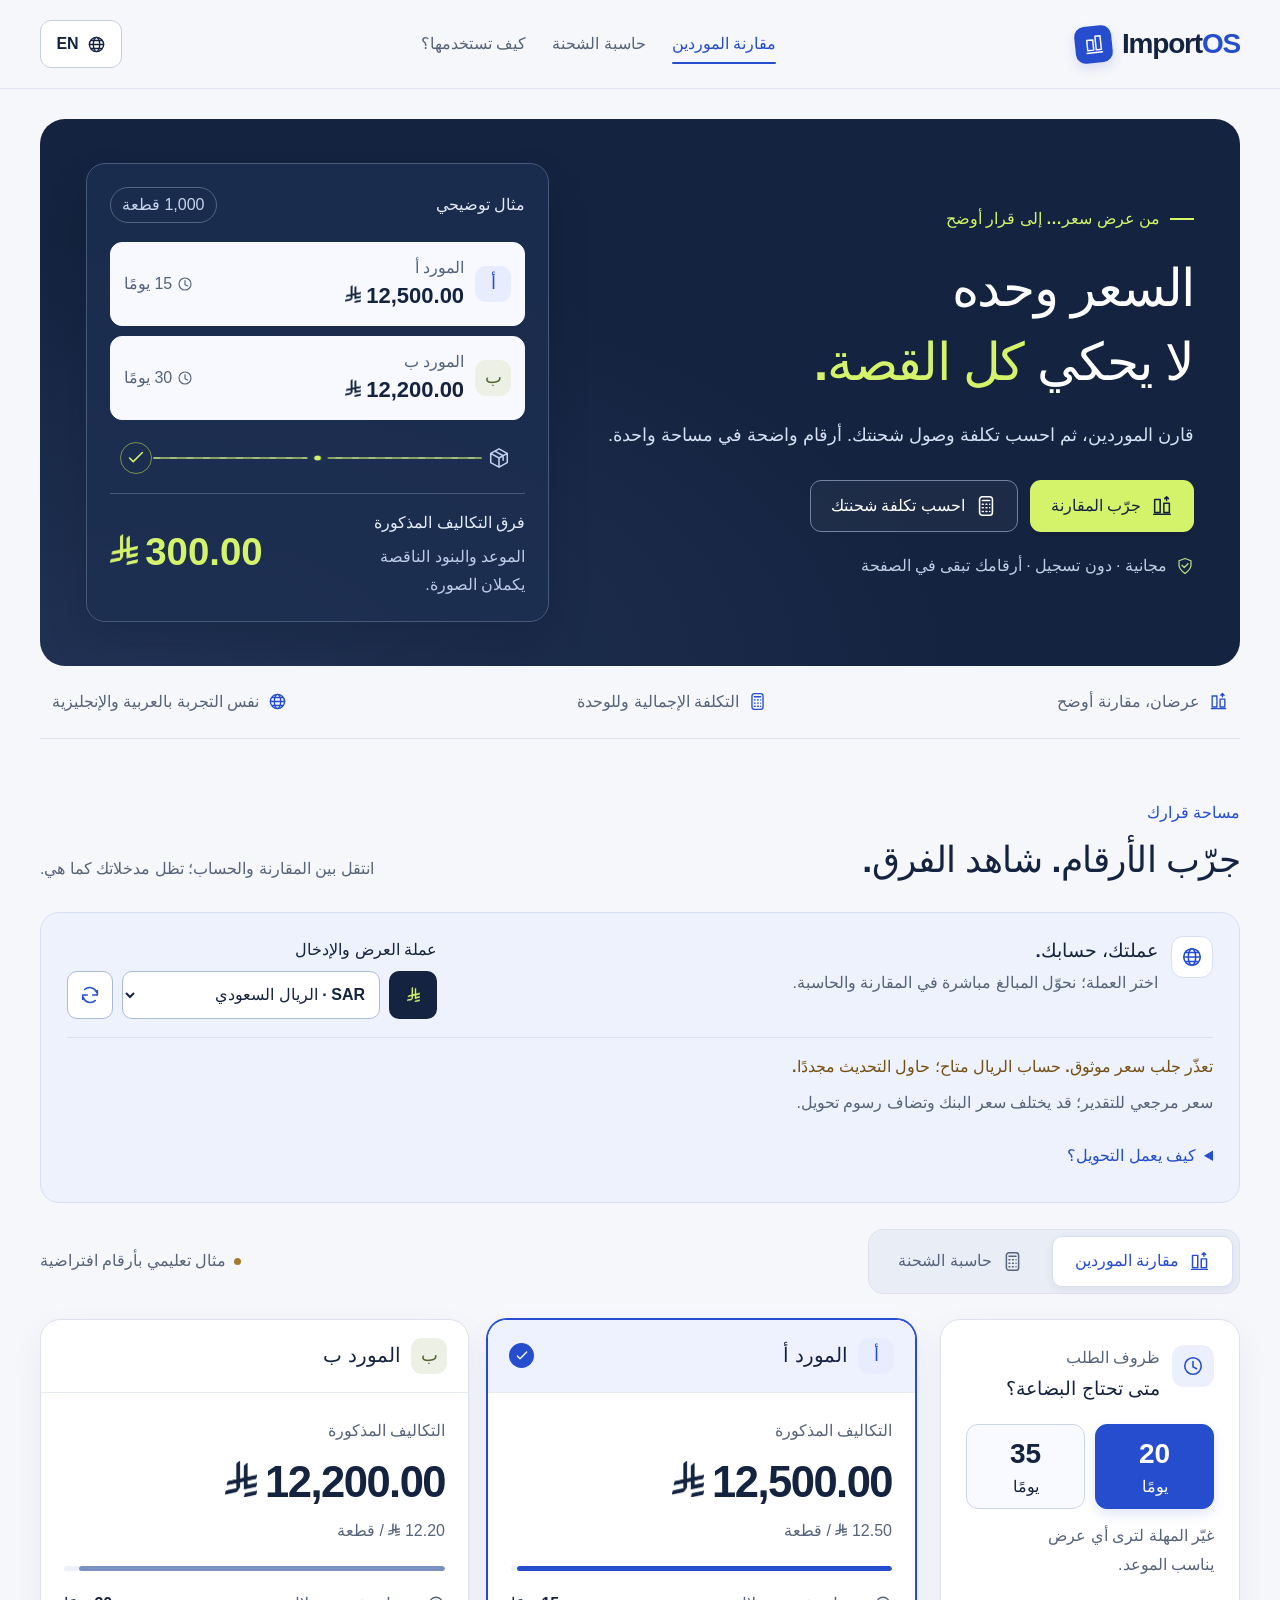
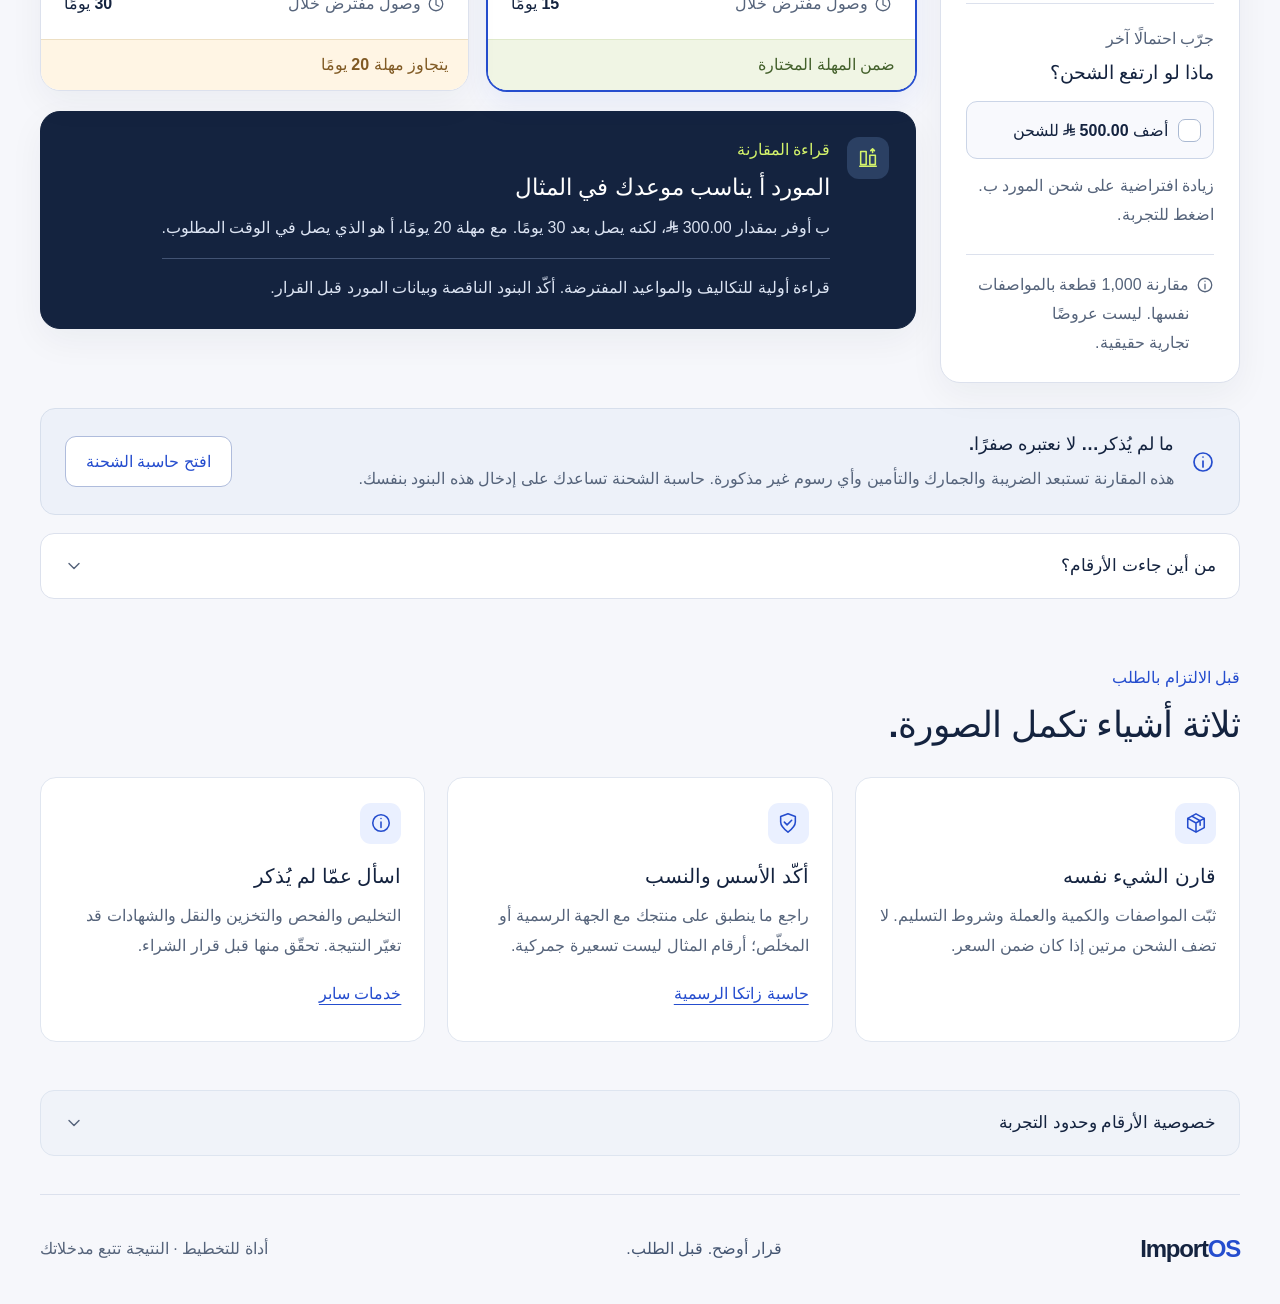
==== commit 75ca8a3f: "Add bilingual multi-currency estimates and official Saudi riyal symbol Preserve canonical SAR values" ====
--- a/public/index.html
+++ b/public/index.html
@@ -9,6 +9,7 @@
   <link rel="icon" href="favicon.svg" type="image/svg+xml">
   <link rel="stylesheet" href="style.css">
   <script src="i18n.js" defer></script>
+  <script src="currency.js" defer></script>
   <script src="app.js" defer></script>
   <script src="compare.js" defer></script>
   <script src="calculator.js" defer></script>
@@ -59,15 +60,15 @@
       <div class="hero-visual" aria-label="مثال مقارنة الموردين" data-i18n-aria="hero.visualLabel">
         <div class="visual-head"><span class="visual-label" data-i18n="hero.example">مثال توضيحي</span><span class="visual-unit" data-i18n="hero.quantity">1,000 قطعة</span></div>
         <div class="quote-stack">
-          <div class="mini-quote"><span class="supplier-avatar avatar-a" data-i18n="compare.aLetter">أ</span><div><span class="mini-label" data-i18n="compare.supplierA">المورد أ</span><strong><bdi id="hero-total-A">12,500</bdi> <small data-i18n="common.currency">ر.س</small></strong></div><span class="mini-days"><svg class="icon" aria-hidden="true"><use href="#icon-clock"/></svg><span data-i18n="compare.days15">15 يومًا</span></span></div>
-          <div class="mini-quote"><span class="supplier-avatar avatar-b" data-i18n="compare.bLetter">ب</span><div><span class="mini-label" data-i18n="compare.supplierB">المورد ب</span><strong><bdi id="hero-total-B">12,200</bdi> <small data-i18n="common.currency">ر.س</small></strong></div><span class="mini-days"><svg class="icon" aria-hidden="true"><use href="#icon-clock"/></svg><span data-i18n="compare.days30">30 يومًا</span></span></div>
+          <div class="mini-quote"><span class="supplier-avatar avatar-a" data-i18n="compare.aLetter">أ</span><div><span class="mini-label" data-i18n="compare.supplierA">المورد أ</span><strong class="money-inline" dir="ltr"><span data-currency-symbol></span><bdi id="hero-total-A">12,500</bdi></strong></div><span class="mini-days"><svg class="icon" aria-hidden="true"><use href="#icon-clock"/></svg><span data-i18n="compare.days15">15 يومًا</span></span></div>
+          <div class="mini-quote"><span class="supplier-avatar avatar-b" data-i18n="compare.bLetter">ب</span><div><span class="mini-label" data-i18n="compare.supplierB">المورد ب</span><strong class="money-inline" dir="ltr"><span data-currency-symbol></span><bdi id="hero-total-B">12,200</bdi></strong></div><span class="mini-days"><svg class="icon" aria-hidden="true"><use href="#icon-clock"/></svg><span data-i18n="compare.days30">30 يومًا</span></span></div>
         </div>
         <div class="route-illustration" aria-hidden="true">
           <span class="route-node"><svg class="icon"><use href="#icon-box"/></svg></span>
           <svg class="route-path" viewBox="0 0 240 34" preserveAspectRatio="none"><path class="route-base" d="M1 17h238"/><path class="route-dash" d="M1 17h238"/><circle class="route-point" cx="120" cy="17" r="5"/></svg>
           <span class="route-node route-node-destination"><svg class="icon"><use href="#icon-check"/></svg></span>
         </div>
-        <div class="hero-delta"><div><span id="hero-delta-label" data-i18n="hero.delta">فرق التكاليف المذكورة</span><p data-i18n="hero.deltaHint">الموعد والبنود الناقصة يكملان الصورة.</p></div><strong><bdi id="heroDelta">300</bdi> <small data-i18n="common.currency">ر.س</small></strong></div>
+        <div class="hero-delta"><div><span id="hero-delta-label" data-i18n="hero.delta">فرق التكاليف المذكورة</span><p data-i18n="hero.deltaHint">الموعد والبنود الناقصة يكملان الصورة.</p></div><strong class="money-inline" dir="ltr"><span data-currency-symbol></span><bdi id="heroDelta">300</bdi></strong></div>
       </div>
     </div>
     <div class="hero-strip"><span><svg class="icon" aria-hidden="true"><use href="#icon-compare"/></svg><span data-i18n="strip.compare">عرضان، مقارنة أوضح</span></span><span><svg class="icon" aria-hidden="true"><use href="#icon-calc"/></svg><span data-i18n="strip.calculate">التكلفة الإجمالية وللوحدة</span></span><span><svg class="icon" aria-hidden="true"><use href="#icon-globe"/></svg><span data-i18n="strip.language">نفس التجربة بالعربية والإنجليزية</span></span></div>
@@ -75,6 +76,12 @@
 
   <section class="workspace shell" id="workspace" aria-labelledby="workspace-title">
     <div class="section-heading"><div><p class="section-kicker" data-i18n="workspace.kicker">مساحة قرارك</p><h2 id="workspace-title" data-i18n="workspace.title">جرّب الأرقام. شاهد الفرق.</h2></div><p data-i18n="workspace.description">انتقل بين المقارنة والحساب؛ تظل مدخلاتك كما هي.</p></div>
+    <section id="currency-panel" class="currency-panel" aria-labelledby="currency-title">
+      <div class="currency-intro"><span class="currency-intro-icon" aria-hidden="true"><svg class="icon"><use href="#icon-globe"/></svg></span><div><h3 id="currency-title" data-i18n="fx.title">عملتك، حسابك.</h3><p data-i18n="fx.intro">اختر العملة؛ نحوّل المبالغ مباشرة في المقارنة والحاسبة.</p></div></div>
+      <div class="currency-control"><label for="currency-select" data-i18n="fx.select">عملة العرض والإدخال</label><div class="currency-select-row"><span id="currency-selected-symbol" class="currency-selected-symbol"></span><select id="currency-select" aria-describedby="currency-status currency-note"><option value="SAR">SAR · الريال السعودي</option><option value="USD">USD · الدولار الأمريكي</option><option value="EUR">EUR · اليورو</option><option value="GBP">GBP · الجنيه الإسترليني</option><option value="CNY">CNY · اليوان الصيني</option><option value="INR">INR · الروبية الهندية</option><option value="JPY">JPY · الين الياباني</option></select><button id="currency-refresh" type="button" class="currency-refresh" aria-label="تحديث أسعار الصرف" data-i18n-aria="fx.refresh" title="تحديث أسعار الصرف" data-i18n-title="fx.refresh"><svg class="icon" aria-hidden="true"><use href="#icon-refresh"/></svg></button></div></div>
+      <div class="currency-meta"><p id="currency-rate" class="currency-rate" dir="ltr"></p><p id="currency-status" class="currency-status" role="status" aria-live="polite">جارٍ جلب أسعار الصرف…</p><p id="currency-note" data-i18n="fx.note">سعر مرجعي للتقدير؛ قد يختلف سعر البنك وتضاف رسوم تحويل.</p></div>
+      <details class="currency-details"><summary data-i18n="fx.details">كيف يعمل التحويل؟</summary><p data-i18n="fx.detailsText">تبديل العملة يحوّل جميع المبالغ مع الحفاظ على قيمتها الأساسية بالريال. تحديث الأسعار يعيد عرض هذه القيمة بالعملة المختارة. الكميات والنسب لا تتغيّر. التحويل لا يحدد الأسس أو النسب الرسمية للرسوم والضريبة.</p><p data-i18n="fx.precision">قد تظهر منازل إضافية في حقول الإدخال لحفظ قيمة التحويل؛ تُعرض النتائج بدقة العملة.</p><a href="https://frankfurter.dev/" target="_blank" rel="noopener noreferrer" data-i18n="fx.source">مصدر الأسعار: Frankfurter</a></details>
+    </section>
     <div class="workspace-toolbar">
       <div class="tool-tabs" role="tablist" aria-label="أدوات التخطيط" data-i18n-aria="workspace.tabs">
         <button type="button" class="tool-tab is-active" id="tab-compare" role="tab" aria-selected="true" aria-controls="compare-panel" data-tab="compare"><svg class="icon" aria-hidden="true"><use href="#icon-compare"/></svg><span data-i18n="nav.compare">مقارنة الموردين</span></button>
@@ -92,40 +99,40 @@
             <button id="deadline-later" type="button" aria-pressed="false"><strong data-i18n="compare.days35Number">35</strong><span data-i18n="compare.withinDays">يومًا</span></button>
           </div>
           <p class="help-text" data-i18n="compare.deadlineHelp">غيّر المهلة لترى أي عرض يناسب الموعد.</p>
-          <div class="freight-scenario"><span class="overline" data-i18n="compare.whatIf">جرّب احتمالًا آخر</span><h3 data-i18n="compare.freightTitle">ماذا لو ارتفع الشحن؟</h3><button id="compare-freight" class="scenario-toggle" type="button" aria-pressed="false"><span class="toggle-check" aria-hidden="true"><svg class="icon"><use href="#icon-check"/></svg></span><span id="compare-freight-label">أضف 500 ر.س لشحن المورد ب</span></button><p class="help-text" id="compare-freight-help" data-i18n="compare.freightHelp">ضغطة لإضافة المبلغ، وضغطة لإزالته.</p></div>
+          <div class="freight-scenario"><span class="overline" data-i18n="compare.whatIf">جرّب احتمالًا آخر</span><h3 data-i18n="compare.freightTitle">ماذا لو ارتفع الشحن؟</h3><button id="compare-freight" class="scenario-toggle" type="button" aria-pressed="false"><span class="toggle-check" aria-hidden="true"><svg class="icon"><use href="#icon-check"/></svg></span><span id="compare-freight-label">جرّب زيادة شحن المورد ب</span></button><p class="help-text" id="compare-freight-help">ضغطة لإضافة المبلغ، وضغطة لإزالته.</p></div>
           <p class="example-caption"><svg class="icon" aria-hidden="true"><use href="#icon-info"/></svg><span data-i18n="compare.exampleNote">مقارنة 1,000 قطعة بالمواصفات نفسها. ليست عروضًا تجارية حقيقية.</span></p>
         </aside>
 
         <div class="comparison-results">
           <div class="supplier-grid">
-            <article id="cardA" class="supplier-card is-selected"><div class="supplier-heading"><span class="supplier-avatar avatar-a" data-i18n="compare.aLetter">أ</span><h3 data-i18n="compare.supplierA">المورد أ</h3><span class="selected-check" aria-hidden="true"><svg class="icon"><use href="#icon-check"/></svg></span></div><div class="supplier-body"><p class="amount-label" data-i18n="compare.statedCost">التكاليف المذكورة</p><div class="supplier-amount"><bdi id="compare-total-A">12,500</bdi><span data-i18n="common.currency">ر.س</span></div><p id="unitA" class="unit-line">12.50 ر.س / قطعة</p><div class="cost-track" aria-hidden="true"><span id="barA"></span></div><div class="arrival"><span><svg class="icon" aria-hidden="true"><use href="#icon-clock"/></svg><span data-i18n="compare.arrival">وصول مفترض خلال</span></span><strong data-i18n="compare.days15">15 يومًا</strong></div></div><div id="statusA" class="supplier-status">ضمن المهلة المختارة</div></article>
-            <article id="cardB" class="supplier-card"><div class="supplier-heading"><span class="supplier-avatar avatar-b" data-i18n="compare.bLetter">ب</span><h3 data-i18n="compare.supplierB">المورد ب</h3><span class="selected-check" aria-hidden="true"><svg class="icon"><use href="#icon-check"/></svg></span></div><div class="supplier-body"><p class="amount-label" data-i18n="compare.statedCost">التكاليف المذكورة</p><div class="supplier-amount"><bdi id="compare-total-B">12,200</bdi><span data-i18n="common.currency">ر.س</span></div><p id="unitB" class="unit-line">12.20 ر.س / قطعة</p><div class="cost-track" aria-hidden="true"><span id="barB"></span></div><div class="arrival"><span><svg class="icon" aria-hidden="true"><use href="#icon-clock"/></svg><span data-i18n="compare.arrival">وصول مفترض خلال</span></span><strong data-i18n="compare.days30">30 يومًا</strong></div></div><div id="statusB" class="supplier-status is-late">يتجاوز مهلة 20 يومًا</div></article>
+            <article id="cardA" class="supplier-card is-selected"><div class="supplier-heading"><span class="supplier-avatar avatar-a" data-i18n="compare.aLetter">أ</span><h3 data-i18n="compare.supplierA">المورد أ</h3><span class="selected-check" aria-hidden="true"><svg class="icon"><use href="#icon-check"/></svg></span></div><div class="supplier-body"><p class="amount-label" data-i18n="compare.statedCost">التكاليف المذكورة</p><div class="supplier-amount money-amount" dir="ltr"><span data-currency-symbol></span><bdi id="compare-total-A">12,500</bdi></div><p id="unitA" class="unit-line">تكلفة القطعة</p><div class="cost-track" aria-hidden="true"><span id="barA"></span></div><div class="arrival"><span><svg class="icon" aria-hidden="true"><use href="#icon-clock"/></svg><span data-i18n="compare.arrival">وصول مفترض خلال</span></span><strong data-i18n="compare.days15">15 يومًا</strong></div></div><div id="statusA" class="supplier-status">ضمن المهلة المختارة</div></article>
+            <article id="cardB" class="supplier-card"><div class="supplier-heading"><span class="supplier-avatar avatar-b" data-i18n="compare.bLetter">ب</span><h3 data-i18n="compare.supplierB">المورد ب</h3><span class="selected-check" aria-hidden="true"><svg class="icon"><use href="#icon-check"/></svg></span></div><div class="supplier-body"><p class="amount-label" data-i18n="compare.statedCost">التكاليف المذكورة</p><div class="supplier-amount money-amount" dir="ltr"><span data-currency-symbol></span><bdi id="compare-total-B">12,200</bdi></div><p id="unitB" class="unit-line">تكلفة القطعة</p><div class="cost-track" aria-hidden="true"><span id="barB"></span></div><div class="arrival"><span><svg class="icon" aria-hidden="true"><use href="#icon-clock"/></svg><span data-i18n="compare.arrival">وصول مفترض خلال</span></span><strong data-i18n="compare.days30">30 يومًا</strong></div></div><div id="statusB" class="supplier-status is-late">يتجاوز مهلة 20 يومًا</div></article>
           </div>
-          <section id="outcome" class="outcome-card" aria-live="polite" aria-atomic="true"><div class="outcome-icon" aria-hidden="true"><svg class="icon"><use href="#icon-compare"/></svg></div><div><p class="overline" data-i18n="compare.insight">قراءة المقارنة</p><h3 id="verdict">المورد أ يناسب موعدك في المثال</h3><p id="reason">ب أوفر بمقدار 300 ر.س، لكنه يصل بعد 30 يومًا.</p><p class="outcome-note" data-i18n="compare.resultNote">قراءة أولية للتكاليف والمواعيد المفترضة. أكّد البنود الناقصة وبيانات المورد قبل القرار.</p></div></section>
+          <section id="outcome" class="outcome-card" aria-live="polite" aria-atomic="true"><div class="outcome-icon" aria-hidden="true"><svg class="icon"><use href="#icon-compare"/></svg></div><div><p class="overline" data-i18n="compare.insight">قراءة المقارنة</p><h3 id="verdict">المورد أ يناسب موعدك في المثال</h3><p id="reason">ب أقل تكلفة مذكورة، لكنه يصل بعد 30 يومًا.</p><p class="outcome-note" data-i18n="compare.resultNote">قراءة أولية للتكاليف والمواعيد المفترضة. أكّد البنود الناقصة وبيانات المورد قبل القرار.</p></div></section>
         </div>
       </div>
 
       <div class="scope-notice"><svg class="icon" aria-hidden="true"><use href="#icon-info"/></svg><div><strong data-i18n="compare.exclusionsTitle">ما لم يُذكر… لا نعتبره صفرًا.</strong><p data-i18n="compare.exclusions">هذه المقارنة تستبعد الضريبة والجمارك والتأمين وأي رسوم غير مذكورة. حاسبة الشحنة تساعدك على إدخال هذه البنود بنفسك.</p></div><button type="button" class="button button-outline" data-go="calculator" data-i18n="compare.openCalculator">افتح حاسبة الشحنة</button></div>
-      <details class="details-card"><summary><span data-i18n="compare.details">من أين جاءت الأرقام؟</span><svg class="icon" aria-hidden="true"><use href="#icon-chevron"/></svg></summary><div class="details-content"><div class="table-scroll" tabindex="0" role="region" aria-label="تفاصيل عروض الموردين" data-i18n-aria="compare.tableLabel"><table class="comparison-table"><caption data-i18n="compare.caption">مثال تعليمي لشراء 1,000 قطعة متطابقة؛ جميع المبالغ بالريال السعودي.</caption><thead><tr><th scope="col" data-i18n="compare.item">البند</th><th scope="col" data-i18n="compare.supplierA">المورد أ</th><th scope="col" data-i18n="compare.supplierB">المورد ب</th></tr></thead><tbody><tr><th scope="row" data-i18n="compare.unitPrice">سعر القطعة</th><td><bdi>10.00</bdi></td><td><bdi>11.00</bdi></td></tr><tr><th scope="row" data-i18n="compare.goodsValue">البضاعة × 1,000</th><td><bdi>10,000.00</bdi></td><td><bdi>11,000.00</bdi></td></tr><tr><th scope="row" data-i18n="form.freight">الشحن</th><td><bdi>2,000.00</bdi></td><td><bdi id="bFreight">1,000.00</bdi></td></tr><tr><th scope="row" data-i18n="compare.otherFees">رسوم أخرى مذكورة</th><td><bdi>500.00</bdi></td><td><bdi>200.00</bdi></td></tr><tr class="table-total"><th scope="row" data-i18n="compare.statedTotal">مجموع التكاليف المذكورة</th><td><bdi>12,500.00</bdi></td><td><bdi id="bSum">12,200.00</bdi></td></tr><tr><th scope="row" data-i18n="compare.perPiece">التكلفة المذكورة للقطعة</th><td><bdi>12.50</bdi></td><td><bdi id="bEach">12.20</bdi></td></tr></tbody></table></div><p class="help-text" data-i18n="compare.formula">المجموع المذكور = البضاعة + الشحن + الرسوم المذكورة فقط.</p></div></details>
+      <details class="details-card"><summary><span data-i18n="compare.details">من أين جاءت الأرقام؟</span><svg class="icon" aria-hidden="true"><use href="#icon-chevron"/></svg></summary><div class="details-content"><div class="table-scroll" tabindex="0" role="region" aria-label="تفاصيل عروض الموردين" data-i18n-aria="compare.tableLabel"><table class="comparison-table"><caption data-i18n="compare.caption">مثال تعليمي لشراء 1,000 قطعة متطابقة؛ جميع المبالغ بالعملة المختارة.</caption><thead><tr><th scope="col" data-i18n="compare.item">البند</th><th scope="col" data-i18n="compare.supplierA">المورد أ</th><th scope="col" data-i18n="compare.supplierB">المورد ب</th></tr></thead><tbody><tr><th scope="row" data-i18n="compare.unitPrice">سعر القطعة</th><td><span data-money-sar="10.00">10.00</span></td><td><span data-money-sar="11.00">11.00</span></td></tr><tr><th scope="row" data-i18n="compare.goodsValue">البضاعة × 1,000</th><td><span data-money-sar="10000.00">10,000.00</span></td><td><span data-money-sar="11000.00">11,000.00</span></td></tr><tr><th scope="row" data-i18n="form.freight">الشحن</th><td><span data-money-sar="2000.00">2,000.00</span></td><td><span class="money-inline" dir="ltr"><span data-currency-symbol></span><bdi id="bFreight">1,000.00</bdi></span></td></tr><tr><th scope="row" data-i18n="compare.otherFees">رسوم أخرى مذكورة</th><td><span data-money-sar="500.00">500.00</span></td><td><span data-money-sar="200.00">200.00</span></td></tr><tr class="table-total"><th scope="row" data-i18n="compare.statedTotal">مجموع التكاليف المذكورة</th><td><span data-money-sar="12500.00">12,500.00</span></td><td><span class="money-inline" dir="ltr"><span data-currency-symbol></span><bdi id="bSum">12,200.00</bdi></span></td></tr><tr><th scope="row" data-i18n="compare.perPiece">التكلفة المذكورة للقطعة</th><td><span data-money-sar="12.50">12.50</span></td><td><span class="money-inline" dir="ltr"><span data-currency-symbol></span><bdi id="bEach">12.20</bdi></span></td></tr></tbody></table></div><p class="help-text" data-i18n="compare.formula">المجموع المذكور = البضاعة + الشحن + الرسوم المذكورة فقط.</p></div></details>
     </div>
 
     <div class="tool-panel" id="calculator-panel" role="tabpanel" aria-labelledby="tab-calculator" tabindex="0" hidden>
       <div class="calculator-intro"><div><h3 data-i18n="form.title">تكلفة وصول الشحنة، بوضوح.</h3><p data-i18n="form.description">ابدأ بالمثال، ثم أدخل المبالغ والأسس التي تأكدت منها لشحنتك.</p></div><span class="soft-badge" data-i18n="form.manual">أسس الرسوم والضريبة يدوية</span></div>
       <div class="calculator-layout">
         <form id="shipment-form" class="form-card">
-          <div class="form-heading"><h3 data-i18n="form.shipment">مدخلات الشحنة</h3><span data-i18n="form.sar">المبالغ بالريال السعودي</span></div>
+          <div class="form-heading"><h3 data-i18n="form.shipment">مدخلات الشحنة</h3><span id="currency-input-note">المبالغ بالعملة المختارة</span></div>
           <fieldset class="fields"><legend class="sr-only" data-i18n="form.shipment">مدخلات الشحنة</legend>
-            <label for="goods"><span data-i18n="form.goods">قيمة البضاعة</span><input id="goods" type="number" min="0" step="any" value="10000" required inputmode="decimal"></label>
+            <label for="goods"><span class="field-caption"><span data-i18n="form.goods">قيمة البضاعة</span><span class="input-currency" data-currency-symbol></span></span><input id="goods" type="number" min="0" step="any" value="10000" required inputmode="decimal"></label>
             <label for="units"><span data-i18n="form.units">عدد الوحدات</span><input id="units" type="number" min="1" max="1000000000" step="1" value="100" required inputmode="numeric"></label>
-            <label for="freight"><span data-i18n="form.freight">الشحن</span><input id="freight" type="number" min="0" step="any" value="1000" required inputmode="decimal"></label>
-            <label for="insurance"><span data-i18n="form.insurance">التأمين</span><input id="insurance" type="number" min="0" step="any" value="100" required inputmode="decimal"></label>
-            <label for="other" class="field-wide"><span data-i18n="form.other">مصاريف أخرى مؤكدة</span><input id="other" type="number" min="0" step="any" value="400" required inputmode="decimal" aria-describedby="other-help"><small id="other-help" data-i18n="form.otherHelp">مثل التخليص والنقل المحلي إن انطبقا. أدخل 0 عند عدم وجودها.</small></label>
+            <label for="freight"><span class="field-caption"><span data-i18n="form.freight">الشحن</span><span class="input-currency" data-currency-symbol></span></span><input id="freight" type="number" min="0" step="any" value="1000" required inputmode="decimal"></label>
+            <label for="insurance"><span class="field-caption"><span data-i18n="form.insurance">التأمين</span><span class="input-currency" data-currency-symbol></span></span><input id="insurance" type="number" min="0" step="any" value="100" required inputmode="decimal"></label>
+            <label for="other" class="field-wide"><span class="field-caption"><span data-i18n="form.other">مصاريف أخرى مؤكدة</span><span class="input-currency" data-currency-symbol></span></span><input id="other" type="number" min="0" step="any" value="400" required inputmode="decimal" aria-describedby="other-help"><small id="other-help" data-i18n="form.otherHelp">مثل التخليص والنقل المحلي إن انطبقا. أدخل 0 عند عدم وجودها.</small></label>
           </fieldset>
           <p class="assumption-note"><svg class="icon" aria-hidden="true"><use href="#icon-info"/></svg><span data-i18n="form.assumption">نسبتا 5٪ للرسم و15٪ للضريبة افتراضات للمثال، وليستا نسبًا عامة لكل الشحنات.</span></p>
           <details class="assumptions details-card"><summary><span><svg class="icon" aria-hidden="true"><use href="#icon-shield"/></svg><span data-i18n="form.basesTitle">راجع أسس الرسوم والضريبة</span></span><svg class="icon" aria-hidden="true"><use href="#icon-chevron"/></svg></summary><div class="details-content"><p class="help-text" data-i18n="form.basesHelp">قيم مستقلة تُدخلها وتحدّثها بنفسك بعد تأكيدها من الجهة الرسمية أو المخلّص.</p><div class="fields">
-            <label for="dutyBase"><span data-i18n="form.dutyBase">أساس الرسم الجمركي</span><input id="dutyBase" type="number" min="0" step="any" value="11100" required inputmode="decimal"></label>
+            <label for="dutyBase"><span class="field-caption"><span data-i18n="form.dutyBase">أساس الرسم الجمركي</span><span class="input-currency" data-currency-symbol></span></span><input id="dutyBase" type="number" min="0" step="any" value="11100" required inputmode="decimal"></label>
             <label for="dutyRate"><span data-i18n="form.dutyRate">نسبة الرسم الجمركي ٪</span><input id="dutyRate" type="number" min="0" max="100" step="any" value="5" required inputmode="decimal"></label>
-            <label for="taxBase"><span data-i18n="form.taxBase">أساس ضريبة الاستيراد</span><input id="taxBase" type="number" min="0" step="any" value="11655" required inputmode="decimal"></label>
+            <label for="taxBase"><span class="field-caption"><span data-i18n="form.taxBase">أساس ضريبة الاستيراد</span><span class="input-currency" data-currency-symbol></span></span><input id="taxBase" type="number" min="0" step="any" value="11655" required inputmode="decimal"></label>
             <label for="taxRate"><span data-i18n="form.taxRate">نسبة ضريبة الاستيراد ٪</span><input id="taxRate" type="number" min="0" max="100" step="any" value="15" required inputmode="decimal"></label>
           </div></div></details>
           <div id="basis-warning" class="basis-warning" role="status" aria-live="polite" hidden><div class="warning-heading"><svg class="icon" aria-hidden="true"><use href="#icon-info"/></svg><strong data-i18n="form.warningTitle">تغيّرت المدخلات. راجع الأسس.</strong></div><p id="basis-warning-text"></p><div class="basis-warning-actions"><button id="review-bases" type="button" class="button button-warning" data-i18n="form.review">افتح الأسس للمراجعة</button><button id="confirm-bases" type="button" class="button button-warning-quiet" data-i18n="form.confirm">أؤكد أنني راجعت الأسس</button></div></div>
@@ -134,13 +141,13 @@
         </form>
         <aside id="estimate" class="estimate-card" aria-label="نتيجة حساب الشحنة" data-i18n-aria="result.label">
           <div class="estimate-heading"><p class="overline" data-i18n="result.title">التدفق النقدي التقديري</p><svg class="icon" aria-hidden="true"><use href="#icon-box"/></svg></div>
-          <div class="result-values" aria-live="polite" aria-atomic="true"><div class="estimate-total"><bdi id="total">—</bdi><span data-i18n="common.currency">ر.س</span></div><p id="perUnit" class="estimate-per-unit" data-i18n="result.initial">احسب التكلفة لعرض نتيجة الوحدة.</p><p id="result-basis-warning" class="result-basis-warning" hidden></p><span id="calc-status" class="calc-status" data-i18n="result.waiting">جاهز للحساب</span></div>
-          <dl class="result-breakdown"><div><dt data-i18n="result.goods">بضاعة + شحن + تأمين</dt><dd><bdi id="subtotal">—</bdi><span data-i18n="common.currency">ر.س</span></dd></div><div><dt data-i18n="result.duty">الرسم حسب المدخلات</dt><dd><bdi id="duty">—</bdi><span data-i18n="common.currency">ر.س</span></dd></div><div><dt data-i18n="result.tax">الضريبة حسب المدخلات</dt><dd><bdi id="tax">—</bdi><span data-i18n="common.currency">ر.س</span></dd></div><div><dt data-i18n="result.other">المصاريف الأخرى</dt><dd><bdi id="extras">—</bdi><span data-i18n="common.currency">ر.س</span></dd></div></dl>
+          <div class="result-values" aria-live="polite" aria-atomic="true"><div class="estimate-total money-amount" dir="ltr"><span data-currency-symbol></span><bdi id="total">—</bdi></div><p id="perUnit" class="estimate-per-unit">احسب التكلفة لعرض نتيجة الوحدة.</p><p id="result-basis-warning" class="result-basis-warning" hidden></p><span id="calc-status" class="calc-status" data-i18n="result.waiting">جاهز للحساب</span></div>
+          <dl class="result-breakdown"><div><dt data-i18n="result.goods">بضاعة + شحن + تأمين</dt><dd class="money-amount" dir="ltr"><span data-currency-symbol></span><bdi id="subtotal">—</bdi></dd></div><div><dt data-i18n="result.duty">الرسم حسب المدخلات</dt><dd class="money-amount" dir="ltr"><span data-currency-symbol></span><bdi id="duty">—</bdi></dd></div><div><dt data-i18n="result.tax">الضريبة حسب المدخلات</dt><dd class="money-amount" dir="ltr"><span data-currency-symbol></span><bdi id="tax">—</bdi></dd></div><div><dt data-i18n="result.other">المصاريف الأخرى</dt><dd class="money-amount" dir="ltr"><span data-currency-symbol></span><bdi id="extras">—</bdi></dd></div></dl>
           <p class="result-note" data-i18n="result.note">يشمل المبلغ ضريبة الاستيراد المدخلة حتى إن أمكن استردادها لاحقًا. ليس هامش ربح أو بيانًا جمركيًا.</p>
-          <div class="calc-preset"><span class="overline" data-i18n="result.whatIf">شاهد أثر تغيّر الشحن</span><p data-i18n="result.presetText">مثال آخر بشحن 1,500 ر.س، وأسس محدّثة مسبقًا.</p><button id="higher-freight" type="button" class="button button-ghost"><svg class="icon" aria-hidden="true"><use href="#icon-refresh"/></svg><span data-i18n="result.loadPreset">حمّل سيناريو الشحن الأعلى</span></button></div>
+          <div class="calc-preset"><span class="overline" data-i18n="result.whatIf">شاهد أثر تغيّر الشحن</span><p id="calculator-preset-description">مثال آخر بشحن أعلى وأسس محدّثة مسبقًا.</p><button id="higher-freight" type="button" class="button button-ghost"><svg class="icon" aria-hidden="true"><use href="#icon-refresh"/></svg><span data-i18n="result.loadPreset">حمّل سيناريو الشحن الأعلى</span></button></div>
         </aside>
       </div>
-      <details class="details-card calc-method"><summary><span data-i18n="method.title">كيف نحسب النتيجة؟</span><svg class="icon" aria-hidden="true"><use href="#icon-chevron"/></svg></summary><div class="details-content"><div class="formula-grid"><div><strong data-i18n="method.dutyTitle">الرسم والضريبة</strong><p data-i18n="method.duty">كل أساس مدخل × نسبته ÷ 100.</p></div><div><strong data-i18n="method.totalTitle">الإجمالي</strong><p data-i18n="method.total">البضاعة + الشحن + التأمين + الرسم + الضريبة + المصاريف الأخرى.</p></div><div><strong data-i18n="method.unitTitle">تكلفة الوحدة</strong><p data-i18n="method.unit">الإجمالي ÷ عدد الوحدات. يُقرّب العرض إلى منزلتين فقط.</p></div></div><p class="help-text" data-i18n="method.limits">الحاسبة لا تحدد التصنيف أو الإعفاءات أو الرسوم الرسمية، ولا توزّع تكلفة شحنة مختلطة على منتجات مختلفة.</p></div></details>
+      <details class="details-card calc-method"><summary><span data-i18n="method.title">كيف نحسب النتيجة؟</span><svg class="icon" aria-hidden="true"><use href="#icon-chevron"/></svg></summary><div class="details-content"><div class="formula-grid"><div><strong data-i18n="method.dutyTitle">الرسم والضريبة</strong><p data-i18n="method.duty">كل أساس مدخل × نسبته ÷ 100.</p></div><div><strong data-i18n="method.totalTitle">الإجمالي</strong><p data-i18n="method.total">البضاعة + الشحن + التأمين + الرسم + الضريبة + المصاريف الأخرى.</p></div><div><strong data-i18n="method.unitTitle">تكلفة الوحدة</strong><p data-i18n="method.unit">الإجمالي ÷ عدد الوحدات. تُعرض النتائج بدقة العملة المختارة؛ دون تقريب أثناء الحساب.</p></div></div><p class="help-text" data-i18n="method.limits">الحاسبة لا تحدد التصنيف أو الإعفاءات أو الرسوم الرسمية، ولا توزّع تكلفة شحنة مختلطة على منتجات مختلفة.</p></div></details>
     </div>
   </section>
 
@@ -149,7 +156,7 @@
     <article><span class="guide-icon"><svg class="icon" aria-hidden="true"><use href="#icon-shield"/></svg></span><h3 data-i18n="guide.basesTitle">أكّد الأسس والنسب</h3><p data-i18n="guide.bases">راجع ما ينطبق على منتجك مع الجهة الرسمية أو المخلّص؛ أرقام المثال ليست تسعيرة جمركية.</p><a href="https://zatca.gov.sa/ar/eServices/Pages/CustomsDutyandTaxCalculator.aspx" target="_blank" rel="noopener noreferrer" data-i18n="guide.zatca">حاسبة زاتكا الرسمية</a></article>
     <article><span class="guide-icon"><svg class="icon" aria-hidden="true"><use href="#icon-info"/></svg></span><h3 data-i18n="guide.missingTitle">اسأل عمّا لم يُذكر</h3><p data-i18n="guide.missing">التخليص والفحص والتخزين والنقل والشهادات قد تغيّر النتيجة. تحقّق منها قبل قرار الشراء.</p><a href="https://saber.sa/home/services" target="_blank" rel="noopener noreferrer" data-i18n="guide.saber">خدمات سابر</a></article>
   </div></section>
-  <section class="shell footnotes"><details class="details-card"><summary><span data-i18n="privacy.title">خصوصية الأرقام وحدود التجربة</span><svg class="icon" aria-hidden="true"><use href="#icon-chevron"/></svg></summary><div class="details-content"><p data-i18n="privacy.text">مدخلاتك تعمل داخل ذاكرة هذه الصفحة فقط. لا حسابات ولا تحليلات ولا ملفات تعريف ارتباط أو تخزين محلي. إعادة التحميل تعيد الأمثلة. قد يعالج مزود الاستضافة سجلات اتصال قياسية.</p><p data-i18n="privacy.scope">المقارنة مثال تعليمي؛ لا تتضمن تحققًا من جودة المورد أو موثوقيته. الأداتان تساعدان على التخطيط ولا تحددان التكاليف الرسمية.</p><p data-i18n="privacy.offer">نسخة إكسل وخدمة المقارنة المنفصلة غير متاحتين للشراء أو التنزيل من هذه الصفحة حاليًا.</p></div></details></section>
+  <section class="shell footnotes"><details class="details-card"><summary><span data-i18n="privacy.title">خصوصية الأرقام وحدود التجربة</span><svg class="icon" aria-hidden="true"><use href="#icon-chevron"/></svg></summary><div class="details-content"><p data-i18n="privacy.text">مدخلاتك تعمل داخل ذاكرة الصفحة ولا تُرسل إلى مزود الأسعار. تطلب الصفحة أسعار العملات العامة من Frankfurter دون مبالغ شحنتك. لا حسابات ولا تحليلات ولا تخزين محلي. إعادة التحميل تعيد الأمثلة. قد يعالج مزودو الاتصال سجلات تقنية قياسية.</p><p data-i18n="privacy.scope">المقارنة مثال تعليمي؛ لا تتضمن تحققًا من جودة المورد أو موثوقيته. الأداتان تساعدان على التخطيط ولا تحددان التكاليف الرسمية.</p><p data-i18n="privacy.offer">نسخة إكسل وخدمة المقارنة المنفصلة غير متاحتين للشراء أو التنزيل من هذه الصفحة حاليًا.</p></div></details></section>
   <noscript><p class="noscript shell">تحتاج الأدوات التفاعلية إلى JavaScript. JavaScript is required for the interactive tools.</p></noscript>
 </main>
 <footer class="site-footer shell"><a class="brand" href="#compare" data-go="compare" dir="ltr"><span>Import<span class="brand-os">OS</span></span></a><p data-i18n="footer.message">قرار أوضح. قبل الطلب.</p><span data-i18n="footer.note">أداة للتخطيط · النتيجة تتبع مدخلاتك</span></footer>
--- a/public/style.css
+++ b/public/style.css
@@ -506,6 +506,55 @@
   .button:not(:disabled):hover, .language-button:hover, .deadline-options button:hover { transform: none; }
 }
 
+/* Currency groups stay physically left-to-right in either interface language. */
+.money-inline { display: inline-flex; align-items: baseline; gap: .3em; direction: ltr; unicode-bidi: isolate; white-space: nowrap; vertical-align: baseline; letter-spacing: 0; }
+.money-amount { direction: ltr; unicode-bidi: isolate; justify-content: flex-start; }
+[dir="rtl"] .money-amount { justify-content: flex-end; }
+.currency-symbol { display: inline-block; direction: ltr; unicode-bidi: isolate; line-height: 1; font-weight: inherit; white-space: nowrap; }
+.currency-symbol--sar { inline-size: .735em; block-size: .82em; background: currentColor; -webkit-mask: url("assets/saudi-riyal.png") center / contain no-repeat; mask: url("assets/saudi-riyal.png") center / contain no-repeat; }
+.supplier-amount > [data-currency-symbol], .estimate-total > [data-currency-symbol] { font-size: inherit; font-weight: inherit; color: inherit; line-height: 1; }
+.result-breakdown dd [data-currency-symbol] { color: inherit; }
+.fields label > .field-caption { display: flex; align-items: baseline; justify-content: space-between; gap: 12px; }
+.hero-delta strong span { font-size: inherit; color: inherit; }
+.input-currency { color: var(--muted); font-size: .95em; }
+.currency-panel { display: grid; grid-template-columns: minmax(0, 1fr) minmax(260px, 370px); gap: 18px 28px; margin-block: 0 26px; padding: 23px 26px; border: 1px solid #d7dff2; border-radius: 19px; background: #eef2fc; }
+.currency-intro { display: flex; align-items: flex-start; gap: 13px; min-inline-size: 0; }
+.currency-intro-icon { display: grid; place-items: center; flex-shrink: 0; inline-size: 42px; block-size: 42px; border: 1px solid #d6dff4; border-radius: 12px; background: white; color: var(--blue); }
+.currency-intro h3 { font-size: 1.18rem; }
+.currency-intro p { margin-block-start: 4px; color: var(--muted); font-size: 1rem; }
+.currency-control label { display: block; margin-block-end: 7px; font-size: 1rem; font-weight: 650; }
+.currency-select-row { display: flex; align-items: center; gap: 9px; }
+.currency-selected-symbol { display: grid; place-items: center; flex-shrink: 0; inline-size: 48px; block-size: 48px; border-radius: 10px; background: var(--navy); color: var(--lime); font-size: 1.125rem; direction: ltr; }
+.currency-select-row select { flex: 1; min-inline-size: 0; block-size: 48px; padding: 8px 10px; border: 1px solid #acbad6; border-radius: 10px; background: white; color: var(--ink); font: inherit; font-size: 1rem; font-weight: 600; cursor: pointer; }
+.currency-select-row select:disabled { opacity: .65; cursor: wait; }
+.currency-refresh { display: grid; place-items: center; flex-shrink: 0; inline-size: 46px; block-size: 48px; padding: 0; border: 1px solid #acbad6; border-radius: 10px; background: white; color: var(--blue); }
+.currency-refresh:hover { background: #e1e9fc; }
+.currency-refresh:disabled { opacity: .55; }
+.currency-refresh:disabled .icon { animation: currency-spin 1.2s linear infinite; }
+@keyframes currency-spin { to { transform: rotate(360deg); } }
+.currency-meta { grid-column: 1 / -1; display: flex; align-items: baseline; flex-wrap: wrap; gap: 8px 20px; padding-block-start: 15px; border-block-start: 1px solid #d7dff2; font-size: 1rem; }
+.currency-rate { color: var(--ink); font-size: 1.0625rem; font-weight: 700; unicode-bidi: isolate; }
+.currency-rate:empty { display: none; }
+.currency-status { color: var(--muted); font-size: 1rem; }
+.currency-status[data-state="warning"] { color: #745015; font-weight: 600; }
+#currency-note { flex-basis: 100%; color: var(--muted); font-size: 1rem; }
+.currency-details { grid-column: 1 / -1; font-size: 1rem; color: var(--muted); }
+.currency-details summary { cursor: pointer; width: fit-content; min-block-size: 44px; display: list-item; padding-block: 7px; color: var(--blue); font-weight: 600; }
+.currency-details p { margin-block: 9px; max-inline-size: 950px; }
+.currency-details a { display: inline-flex; align-items: center; min-block-size: 44px; color: var(--blue); }
+@media (max-width: 760px) {
+  .currency-panel { grid-template-columns: minmax(0, 1fr); padding: 21px; gap: 15px; }
+  .currency-control { max-inline-size: 100%; }
+  .currency-intro { gap: 10px; }
+  .currency-meta { gap: 8px 14px; }
+  .supplier-amount { font-size: clamp(1.8rem, 7.5vw, 2.55rem); }
+  .estimate-total { font-size: clamp(1.75rem, 7vw, 2.45rem); }
+}
+@media (max-width: 390px) {
+  .currency-panel { padding: 18px 15px; }
+  .currency-select-row { gap: 6px; }
+}
+
 @media print {
   .site-header, .hero, .hero-strip, .workspace-toolbar, .controls-card, .guide, .footnotes, .site-footer, .calc-preset, .form-actions, .basis-warning-actions { display: none !important; }
   body { background: white; color: black; font-size: 12pt; }
